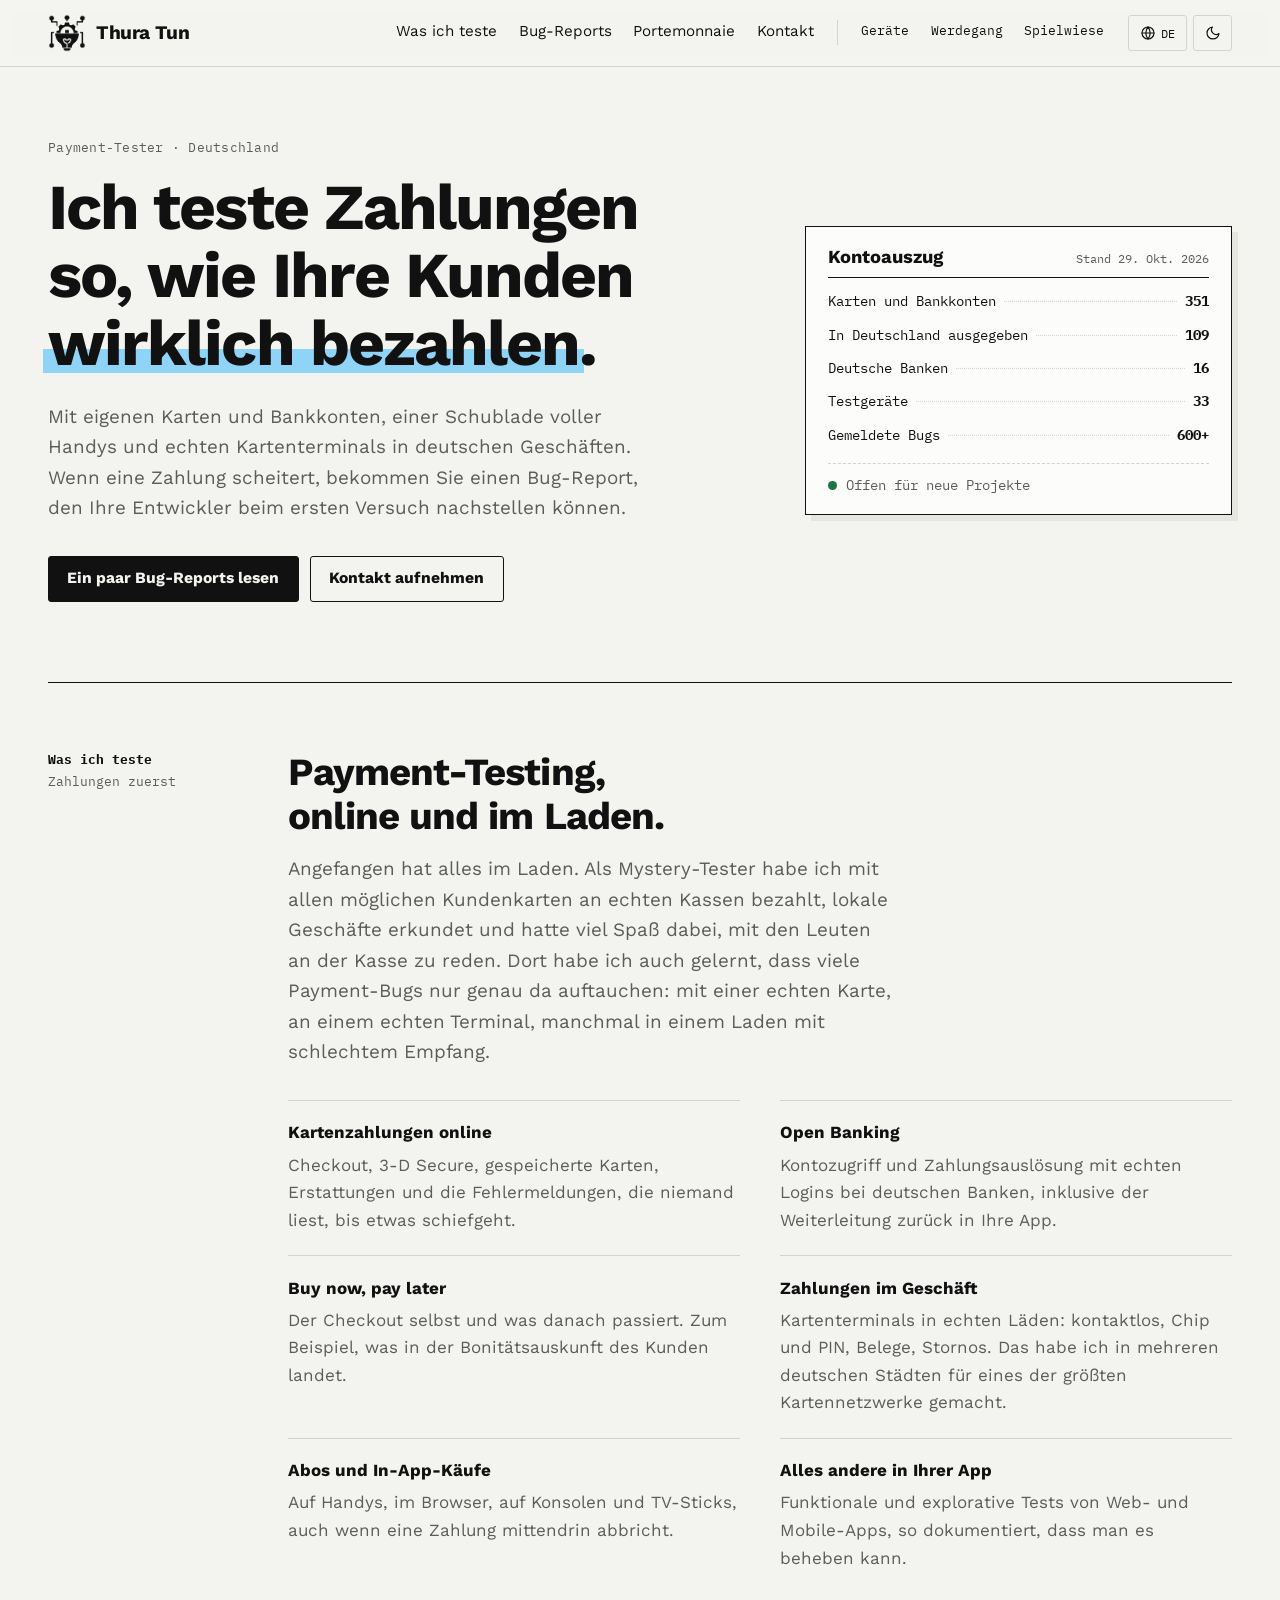
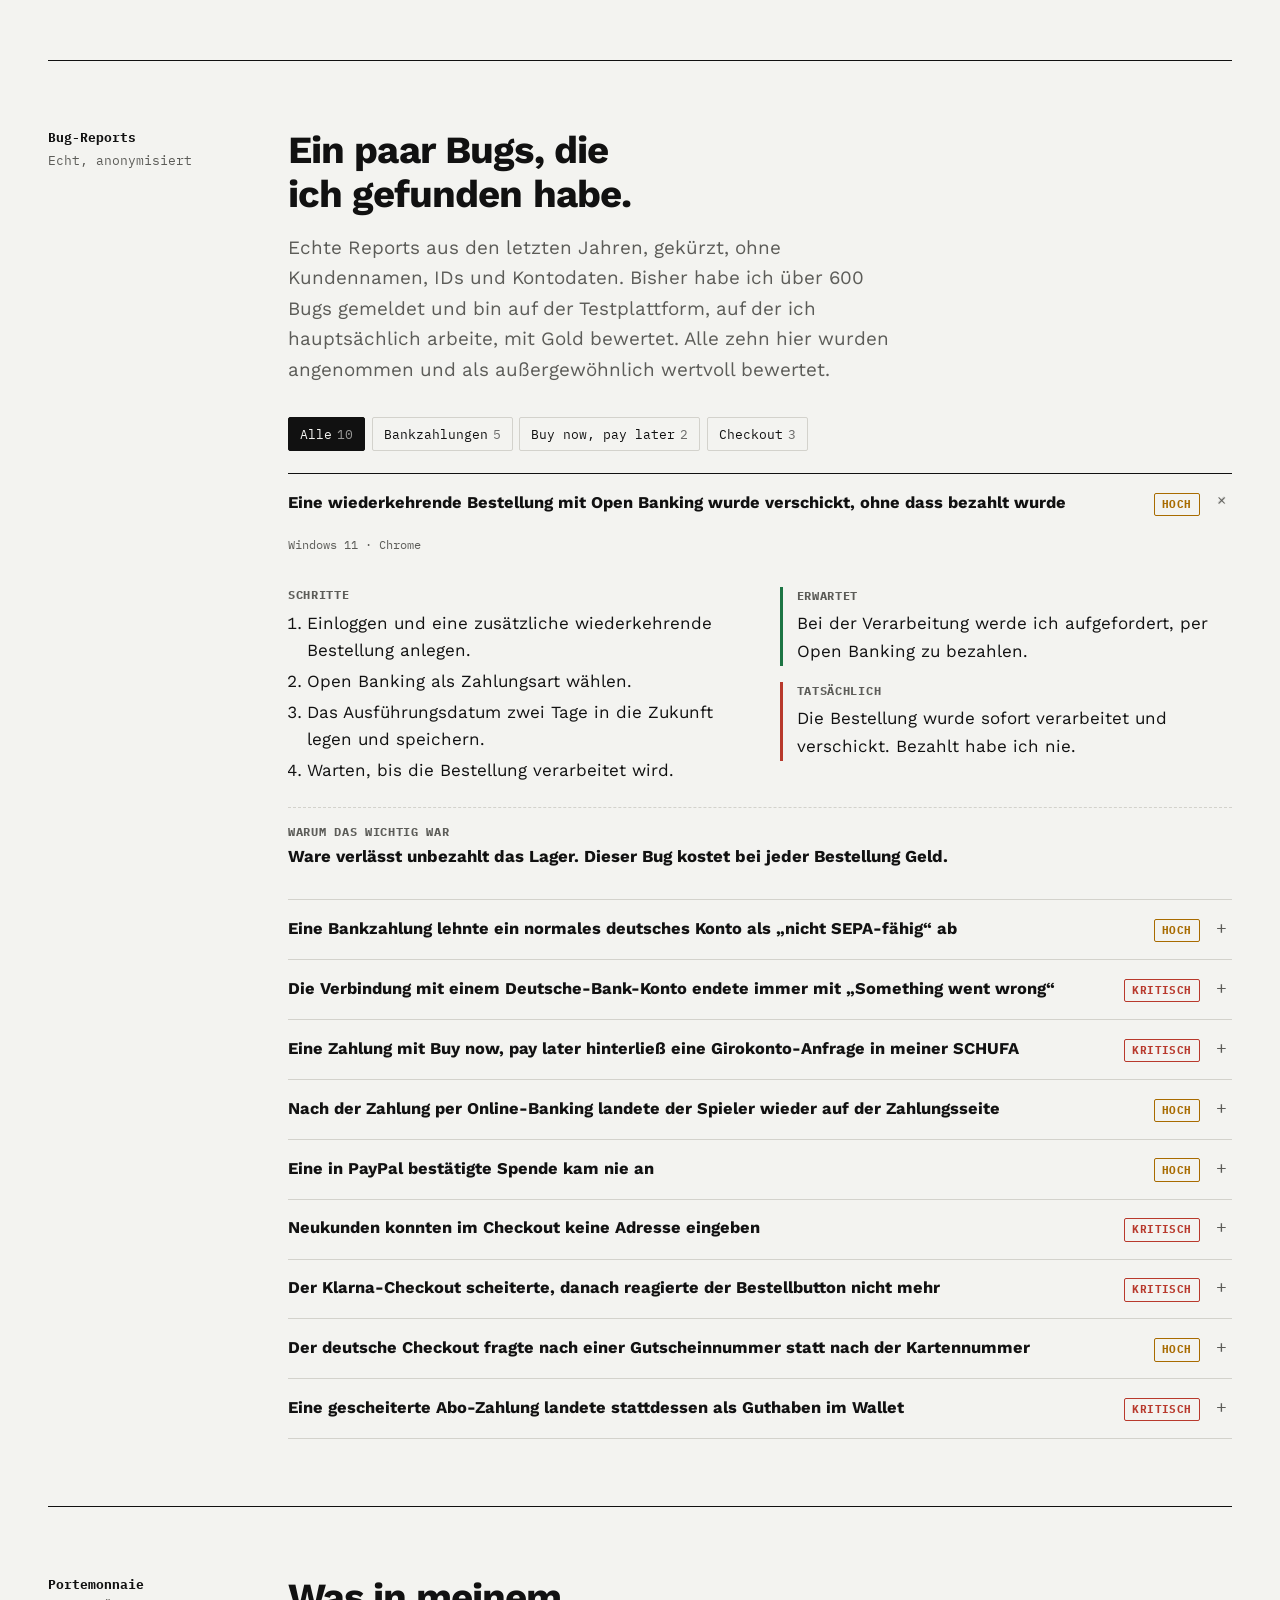
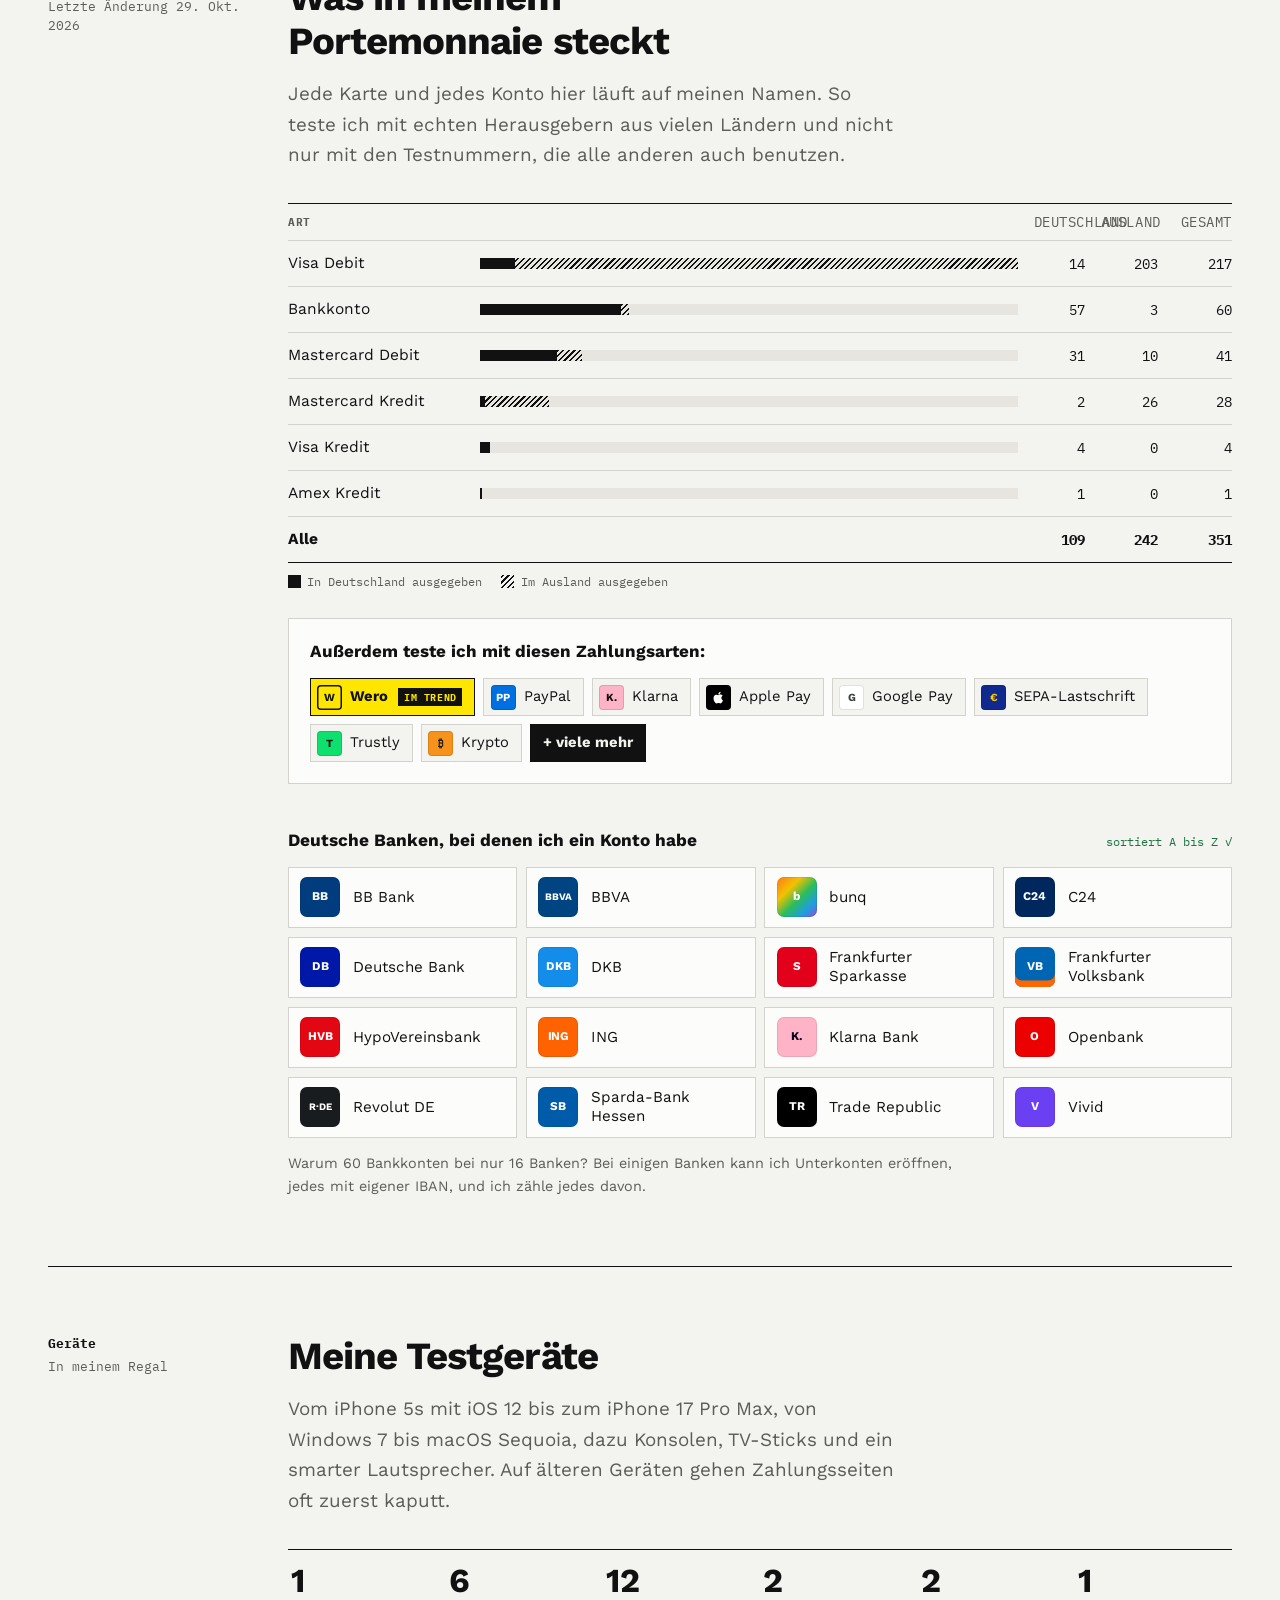
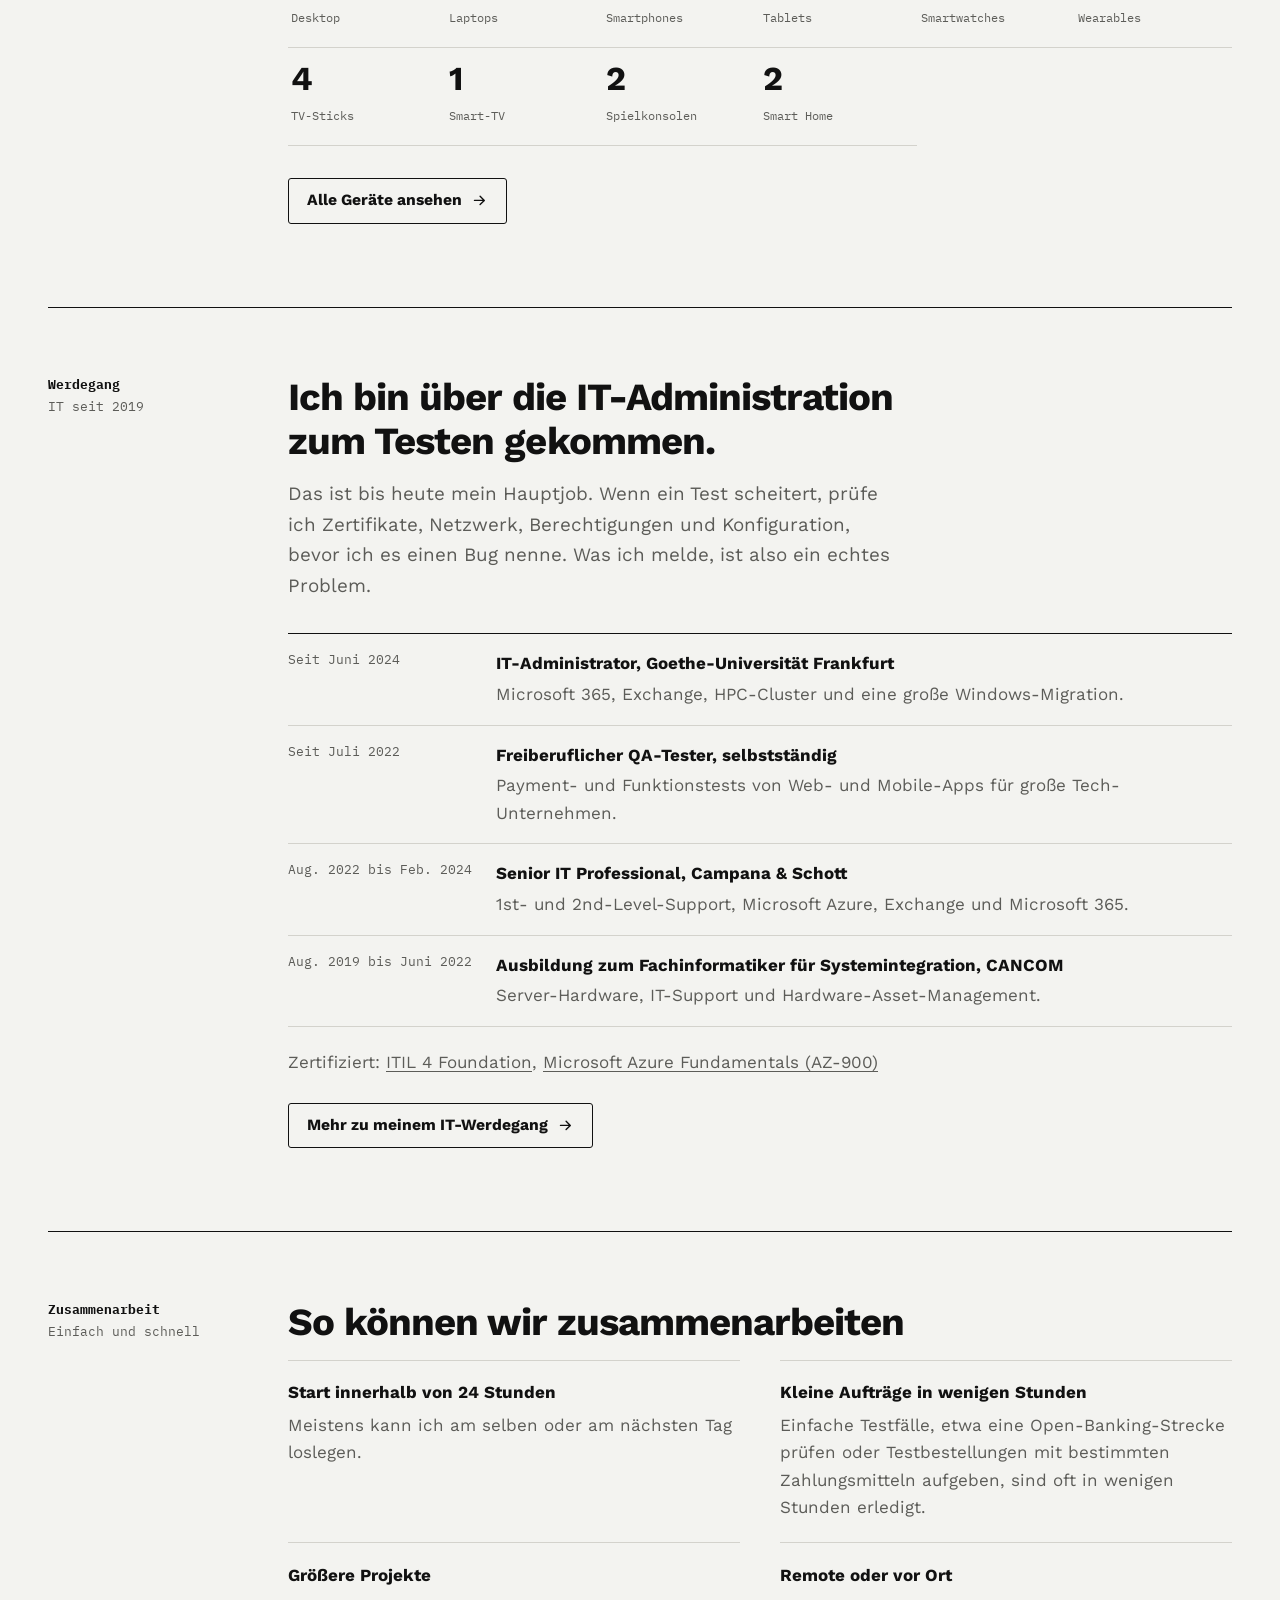
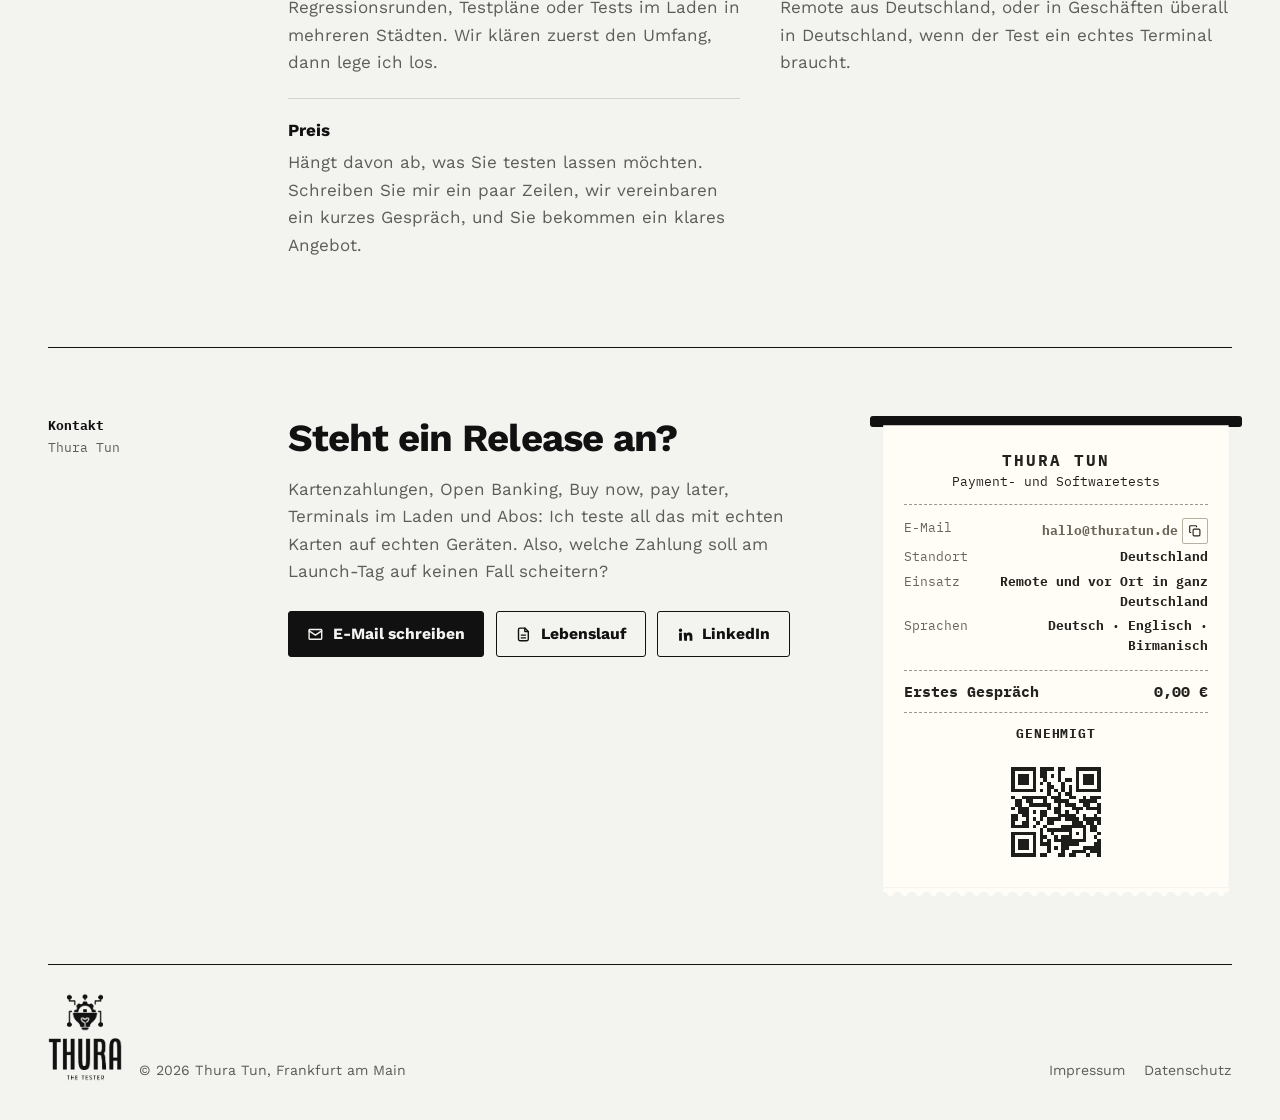
==== de/index.html @ 273f1136 "v3.1" ====
<!DOCTYPE html>

<html lang="de">
<head>
<base href="../"/><meta charset="utf-8"/>
<meta content="width=device-width, initial-scale=1, viewport-fit=cover" name="viewport"/>
<title>Thura Tun | Payment-Tester in Deutschland (Frankfurt)</title>
<meta content="Freiberuflicher Payment-Tester in Frankfurt. Tests für Online-Zahlungen, Open Banking, BNPL und Zahlungen im Geschäft, mit über 350 eigenen Karten und Konten und über 30 Geräten." name="description"/>
<link href="https://thuratun.de/de/" rel="canonical"/>
<link href="https://thuratun.de/" hreflang="en" rel="alternate"/>
<link href="https://thuratun.de/de/" hreflang="de" rel="alternate"/>
<link href="https://thuratun.de/" hreflang="x-default" rel="alternate"/>
<meta content="DE-HE" name="geo.region"/>
<meta content="Frankfurt am Main" name="geo.placename"/>
<meta content="website" property="og:type"/>
<meta content="https://thuratun.de/de/" property="og:url"/>
<meta content="Thura Tun | Payment-Tester in Deutschland (Frankfurt)" property="og:title"/>
<meta content="Freiberuflicher Payment-Tester in Frankfurt. Tests für Online-Zahlungen, Open Banking, BNPL und Zahlungen im Geschäft, mit über 350 eigenen Karten und Konten und über 30 Geräten." property="og:description"/>
<meta content="https://thuratun.de/og-image.png?v=8" property="og:image"/>
<meta content="1200" property="og:image:width"/>
<meta content="630" property="og:image:height"/>
<meta content="Thura Tun, payment tester in Frankfurt" property="og:image:alt"/>
<meta content="summary_large_image" name="twitter:card"/>
<meta content="https://thuratun.de/og-image.png?v=8" name="twitter:image"/>
<meta content="de_DE" property="og:locale"/>
<meta content="en_GB" property="og:locale:alternate"/>
<script type="application/ld+json">{"@context": "https://schema.org", "@type": "ProfessionalService", "name": "Thura Tun, Payment Tester", "description": "Freelance payment tester in Frankfurt, Germany. Online, open banking, BNPL and in-store payment testing with 350+ own cards and bank accounts and 30+ devices.", "url": "https://thuratun.de/", "address": {"@type": "PostalAddress", "addressLocality": "Frankfurt am Main", "addressRegion": "Hessen", "addressCountry": "DE"}, "areaServed": {"@type": "Country", "name": "Germany"}, "serviceType": ["Payment testing", "Open banking testing", "In-store payment testing", "Mobile app testing", "Web testing"], "founder": {"@type": "Person", "name": "Thura Tun", "jobTitle": "Payment Tester", "url": "https://thuratun.de/", "sameAs": ["https://www.linkedin.com/in/tunthura/"], "knowsLanguage": ["de", "en", "my"], "hasCredential": [{"@type": "EducationalOccupationalCredential", "name": "ITIL 4 Foundation"}, {"@type": "EducationalOccupationalCredential", "name": "Microsoft Certified: Azure Fundamentals (AZ-900)", "url": "https://www.credly.com/badges/9dc0fa04-e932-4269-af0b-c82157c03073"}]}}</script>
<meta content="#F3F3F0" media="(prefers-color-scheme: light)" name="theme-color"/>
<meta content="#0E0E0E" media="(prefers-color-scheme: dark)" name="theme-color"/>
<link href="[data-uri]" rel="icon" type="image/png"/>
<link href="[data-uri]" rel="apple-touch-icon"/>
<link as="font" crossorigin="" href="fonts/WorkSans-Regular.woff" rel="preload" type="font/woff"/>
<link href="fonts.css" rel="stylesheet"/>
<script data-website-id="a2760b34-6fcb-44bb-a17a-fbfdb37f8c8f" defer="" src="https://cloud.umami.is/script.js"></script>
<style>
:root{--mi:url([data-uri]);--mf:url([data-uri])}
.mk-i{--m:var(--mi)}.mk-f{--m:var(--mf)}
:root{
  --bg:#F3F3F0;--paper:#FCFCFA;--ink:#111111;--muted:#5C5C58;--line:#D3D2CC;--line2:#E6E5E0;
  --hi:#8FD3F7;--acc:#0279B8;--ok:#1C7443;--bad:#B8392C;--warn:#A86B00;
  --serif:"Young Serif",Georgia,"Times New Roman",serif;
  --sans:"Work Sans","Segoe UI",system-ui,-apple-system,Arial,sans-serif;
  --mono:"IBM Plex Mono",ui-monospace,"Cascadia Mono",Consolas,monospace;
  --w:74rem;color-scheme:light
}
@media (prefers-color-scheme:dark){:root:not([data-theme="light"]){--bg:#0E0E0E;--paper:#181818;--ink:#EDEDEA;--muted:#A2A29E;--line:#343432;--line2:#242423;--hi:#38BDF8;--acc:#38BDF8;--ok:#69C28F;--bad:#EE7E6E;--warn:#E3A93F;color-scheme:dark}}
:root[data-theme="dark"]{--bg:#0E0E0E;--paper:#181818;--ink:#EDEDEA;--muted:#A2A29E;--line:#343432;--line2:#242423;--hi:#38BDF8;--acc:#38BDF8;--ok:#69C28F;--bad:#EE7E6E;--warn:#E3A93F;color-scheme:dark}
*,*::before,*::after{box-sizing:border-box}
html{-webkit-text-size-adjust:100%;scroll-padding-top:5.5rem}
body{margin:0;background:var(--bg);color:var(--ink);font:400 1.0625rem/1.62 var(--sans);-webkit-font-smoothing:antialiased;text-rendering:optimizeLegibility}
:root[lang="my"] body{font-family:var(--sans),"Myanmar Text","Noto Sans Myanmar","Padauk",sans-serif;line-height:1.9}
img,svg{display:block;max-width:100%}
a{color:inherit;text-decoration-thickness:1px;text-underline-offset:.2em}
a:hover{text-decoration-color:var(--acc);text-decoration-thickness:2px}
:focus-visible{outline:2px solid var(--ink);outline-offset:3px}
button{font:inherit;color:inherit}
::selection{background:var(--hi);color:#111}
.w{width:min(100% - 2.5rem,var(--w));margin-inline:auto}
.sr{position:absolute;width:1px;height:1px;overflow:hidden;clip:rect(0 0 0 0);white-space:nowrap}
.mono{font-family:var(--mono)}

/* type */
h1,h2,h3{font-weight:400;margin:0;text-wrap:balance}
h1{font:700 clamp(2.3rem,5.2vw,4rem)/1.06 var(--sans);letter-spacing:-.03em}
h2{font:700 clamp(1.65rem,3.2vw,2.4rem)/1.15 var(--sans);letter-spacing:-.025em}
h3{font:700 1.08rem/1.35 var(--sans)}
:root[lang="my"] h1,:root[lang="my"] h2{font-family:var(--sans),"Myanmar Text","Noto Sans Myanmar",serif;line-height:1.45}
p{margin:0 0 1rem}
.lead{font-size:1.18rem;color:var(--muted);max-width:38rem}
.kick{font:500 .8rem/1.4 var(--mono);color:var(--muted);letter-spacing:.02em;margin:0 0 1.1rem}
.mark{background:linear-gradient(transparent 58%,var(--hi) 58%,var(--hi) 90%,transparent 90%) no-repeat 0 0/0% 100%;transition:background-size .9s cubic-bezier(.7,0,.2,1) .35s;padding:0 .08em;margin:0 -.08em}
.mark.on{background-size:100% 100%}
:root[data-theme="dark"] .mark{background-image:linear-gradient(transparent 80%,var(--hi) 80%,var(--hi) 94%,transparent 94%)}
@media (prefers-color-scheme:dark){:root:not([data-theme="light"]) .mark{background-image:linear-gradient(transparent 80%,var(--hi) 80%,var(--hi) 94%,transparent 94%)}}

/* header */
.hd{position:sticky;top:0;z-index:40;background:color-mix(in srgb,var(--bg) 92%,transparent);backdrop-filter:blur(6px);-webkit-backdrop-filter:blur(6px);border-bottom:1px solid var(--line)}
.hd-in{display:flex;align-items:center;gap:1.5rem;min-height:4.1rem}
.wm{display:flex;align-items:center;gap:.6rem;text-decoration:none;white-space:nowrap}
.mk{display:inline-block;background:currentColor;-webkit-mask:var(--m) center/contain no-repeat;mask:var(--m) center/contain no-repeat;flex:none}
.mk-i{width:2.4rem;height:2.4rem;transition:transform .35s cubic-bezier(.3,1.5,.5,1)}
.wm:hover .mk-i{transform:rotate(-10deg)}
.mk-f{width:4.6rem;height:5.5rem}
.wm-n{font:700 1.2rem var(--sans);letter-spacing:-.02em}
.wm-s{font:500 .74rem var(--mono);color:var(--muted);align-self:flex-end;margin-bottom:.3rem}
.nv{display:flex;gap:1.35rem;margin-left:auto}
.nv a{font-size:.95rem;text-decoration:none;padding:.3rem 0;border-bottom:2px solid transparent;white-space:nowrap}
.nv a:hover{border-bottom-color:var(--hi)}
.nv .pg{position:relative}
.nv .sep{width:1px;align-self:stretch;margin:.35rem .1rem;background:var(--line)}
.nv .pg{font-family:var(--mono);font-size:.84rem;padding-top:.35rem}
.nv a.act,.nv a[aria-current="page"]{border-bottom-color:var(--ink)}
.tl{display:flex;gap:.4rem;align-items:center}
.tb{display:inline-flex;align-items:center;gap:.35rem;height:2.25rem;padding:0 .65rem;border:1px solid var(--line);background:none;border-radius:3px;cursor:pointer;font:500 .78rem var(--mono)}
.tb:hover{border-color:var(--ink)}
.tb svg{width:1rem;height:1rem}
#theme .sun{display:none}
:root[data-theme="dark"] #theme .sun{display:block}:root[data-theme="dark"] #theme .moon{display:none}
@media (prefers-color-scheme:dark){:root:not([data-theme="light"]) #theme .sun{display:block}:root:not([data-theme="light"]) #theme .moon{display:none}}
.mb{display:none}
.lsel{position:relative}
.lmenu{position:absolute;right:0;top:calc(100% + .4rem);min-width:9.5rem;background:var(--paper);border:1px solid var(--ink);padding:.3rem;z-index:50;box-shadow:4px 4px 0 var(--line)}
.lmenu[hidden]{display:none}
.lmenu button{display:flex;width:100%;justify-content:space-between;background:none;border:0;padding:.5rem .6rem;cursor:pointer;text-align:left;font-size:.95rem}
.lmenu button:hover{background:var(--line2)}
.lmenu button.on::after{content:"●";font-size:.6rem;align-self:center}
@media (max-width:62rem){
  .wm-s{display:none}
  .mb{display:inline-flex}
  .nv{position:absolute;left:0;right:0;top:100%;display:none;flex-direction:column;gap:0;background:var(--bg);border-bottom:1px solid var(--ink);padding:.5rem 1.25rem 1rem}
  .hd.open .nv{display:flex}
  .nv a{padding:.75rem 0;border-bottom:1px solid var(--line2);font-size:1.05rem}
  .nv .sep{height:1px;width:auto;margin:.6rem 0;background:var(--ink)}
  .nv .pg{font-size:.95rem;padding-top:.75rem}
  .nv a.act,.nv a[aria-current="page"]{border-bottom-color:var(--line2);font-weight:600}
  .tl{margin-left:auto}
}

/* buttons */
.btns{display:flex;flex-wrap:wrap;gap:.7rem}
.btn{display:inline-flex;align-items:center;gap:.55rem;padding:.78rem 1.15rem;border:1.5px solid var(--ink);border-radius:3px;background:transparent;font:600 .98rem/1.2 var(--sans);text-decoration:none;cursor:pointer;transition:transform .15s,box-shadow .15s}
.btn svg{width:1.05rem;height:1.05rem;flex:none}
.btn.primary{background:var(--ink);color:var(--bg)}
.btn:hover{transform:translate(-2px,-2px);box-shadow:3px 3px 0 var(--acc);text-decoration:none}
.btn:active{transform:none;box-shadow:none}

/* ledger sections: label column + content column */
.sec{display:grid;grid-template-columns:12.5rem minmax(0,1fr);gap:2.5rem;padding:4.2rem 0;border-top:1.5px solid var(--ink)}
.sec-l{font:500 .8rem/1.5 var(--mono);color:var(--muted)}
.sec-l b{display:block;color:var(--ink);font-weight:700;margin-bottom:.2rem}
.sec-l span{display:block}
.sec-l>div{position:sticky;top:6rem}
.sec h2{max-width:40rem;margin-bottom:1rem}
.sec .lead{margin-bottom:2rem}
@media (max-width:52rem){.sec{grid-template-columns:1fr;gap:1rem;padding:3rem 0}.sec-l>div{position:static;display:flex;gap:.8rem;flex-wrap:wrap}.sec-l b{margin:0}}

/* tags */
.tag{display:inline-block;font:600 .7rem/1 var(--mono);text-transform:uppercase;letter-spacing:.04em;padding:.32rem .45rem;border:1px solid currentColor;border-radius:2px;white-space:nowrap}
.tag.crit{color:var(--bad)}.tag.high{color:var(--warn)}

/* chips used as filters */
.flt{display:flex;flex-wrap:wrap;gap:.4rem;margin:0 0 1.4rem}
.flt button{font:500 .8rem var(--mono);padding:.45rem .7rem;border:1px solid var(--line);background:none;border-radius:2px;cursor:pointer}
.flt button:hover{border-color:var(--ink)}
.flt button[aria-pressed="true"]{background:var(--ink);color:var(--bg);border-color:var(--ink)}
.flt button i{font-style:normal;opacity:.6;margin-left:.3rem}

/* receipt (contact) */
.ct{display:grid;grid-template-columns:minmax(0,1fr) 22rem;gap:3rem;align-items:start}
.ct h2{margin-bottom:1rem}
.ct p{color:var(--muted);max-width:32rem;margin-bottom:1.6rem}
.rw{position:relative;padding-top:.6rem}
.rw::before{content:"";position:absolute;left:-.6rem;right:-.6rem;top:0;height:.7rem;background:var(--ink);border-radius:3px}
.rc{position:relative;background:#FFFDF6;color:#23221E;font:400 .82rem/1.55 var(--mono);padding:1.4rem 1.3rem 1.5rem;margin:0 .2rem;box-shadow:0 18px 30px -24px rgba(0,0,0,.6);-webkit-mask:linear-gradient(#000 0 0) top/100% calc(100% - .55rem) no-repeat,radial-gradient(circle at 50% 100%,transparent .32rem,#000 .34rem) bottom/.9rem .56rem repeat-x;mask:linear-gradient(#000 0 0) top/100% calc(100% - .55rem) no-repeat,radial-gradient(circle at 50% 100%,transparent .32rem,#000 .34rem) bottom/.9rem .56rem repeat-x;transform-origin:top;padding-bottom:2rem}
.rc.rc-print{animation:feed 1.6s steps(14,end) both}
@keyframes feed{from{clip-path:inset(0 0 100% 0)}to{clip-path:inset(0 0 0 0)}}
.rc-h{text-align:center;border-bottom:1px dashed #9E978A;padding-bottom:.7rem;margin-bottom:.7rem}
.rc-h b{display:block;font-size:1rem;letter-spacing:.12em}
.rc-l{display:flex;justify-content:space-between;gap:1rem;padding:.12rem 0}
.rc-l span{color:#6A645A;flex:none}
.rc-l b{font-weight:700;text-align:right}
.rc-t{display:flex;justify-content:space-between;border-top:1px dashed #9E978A;border-bottom:1px dashed #9E978A;margin:.7rem 0;padding:.55rem 0;font-weight:700;font-size:.95rem}
.rc-ok{text-align:center;font-weight:700;letter-spacing:.06em}
.rc-em{display:flex;align-items:center;gap:.3rem;min-width:0}
.rc-em a{font-weight:700;text-decoration:none;overflow-wrap:anywhere}
.rc-cp{display:inline-grid;place-items:center;border:1px solid #B8B1A3;background:none;border-radius:2px;width:1.6rem;height:1.6rem;cursor:pointer;color:#23221E;flex:none;padding:0}
.rc-cp svg{width:.85rem;height:.85rem}
.rc-cp.ok{width:auto;padding:0 .35rem;gap:.2rem;display:inline-flex;align-items:center;font-size:.7rem}
.rc-qr{display:flex;justify-content:center;margin-top:1rem}
.rc-qr svg{width:6.5rem;height:6.5rem}
@media (max-width:52rem){.ct{grid-template-columns:1fr}.rw{max-width:22rem}}
@media (max-width:40rem){.ct .btns{flex-wrap:nowrap;gap:.45rem}.ct .btn{flex:1 1 auto;justify-content:center;padding:.72rem .6rem;font-size:.9rem;gap:.4rem}}

/* footer */
.ft{border-top:1.5px solid var(--ink);padding:1.8rem 0 2.4rem;display:flex;flex-wrap:wrap;justify-content:space-between;align-items:flex-end;gap:1.2rem;font-size:.88rem;color:var(--muted)}
.ft-l{display:flex;align-items:flex-end;gap:1.1rem}
.ft-l .mk{color:var(--ink)}
.ft nav{display:flex;flex-wrap:wrap;gap:1.2rem}
.ft a{text-decoration:none}
.ft a:hover{text-decoration:underline;text-decoration-color:var(--hi);text-decoration-thickness:3px}

/* plain page heads (legal, play, devices, it) */
.ph{padding:4rem 0 3rem}
.ph h1{max-width:52rem;margin-bottom:1.2rem}
.back{display:inline-flex;align-items:center;gap:.4rem;font:500 .8rem var(--mono);color:var(--muted);text-decoration:none;margin-bottom:1.6rem}
.back:hover{color:var(--ink)}
.back svg{width:.95rem;height:.95rem}

@media (prefers-reduced-motion:reduce){*,*::before,*::after{animation-duration:.01ms!important;animation-delay:0s!important;transition-duration:.01ms!important;transition-delay:0s!important}}
@media print{.hd,.tl,.ft nav{display:none}}
/* hero */
.hero{display:grid;grid-template-columns:minmax(0,1.3fr) minmax(0,.8fr);gap:4rem;align-items:center;padding:4.5rem 0 5rem}
.hero h1{margin-bottom:1.5rem;max-width:44rem}
.hero .lead{margin-bottom:2rem}
.stmt{background:var(--paper);border:1.5px solid var(--ink);padding:1.2rem 1.35rem 1.1rem;font:400 .86rem/1.5 var(--mono);box-shadow:6px 6px 0 var(--line2)}
.st-hd{display:flex;justify-content:space-between;gap:1rem;align-items:baseline;border-bottom:1.5px solid var(--ink);padding-bottom:.6rem;margin-bottom:.4rem}
.st-hd b{font:700 1.15rem var(--sans)}
.st-hd>span{color:var(--muted);font-size:.75rem}
.st-r{display:flex;align-items:baseline;gap:.5rem;padding:.4rem 0}
.st-r i{flex:1;min-width:1rem;border-bottom:1.5px dotted var(--line);transform:translateY(-.3em)}
.st-r b{font-weight:700;white-space:nowrap}
.st-bal{border-top:1px solid var(--ink);margin-top:.35rem;padding-top:.65rem}
.st-ft{display:flex;align-items:center;gap:.55rem;margin:.7rem 0 0;padding-top:.7rem;border-top:1px dashed var(--line);color:var(--muted)}
.dot{width:.55rem;height:.55rem;border-radius:50%;background:var(--ok);flex:none;animation:led 1.4s steps(2,jump-none) infinite}
@keyframes led{50%{opacity:.25}}
/* the statement prints line by line, like a receipt printer */
.js .stmt .st-r,.js .stmt .st-ft{clip-path:inset(0 100% 0 0);animation:print .55s steps(14,end) forwards;animation-delay:calc(.45s + var(--i)*.32s)}
@keyframes print{to{clip-path:inset(0 0 0 0)}}
@media (max-width:60rem){.hero{grid-template-columns:1fr;gap:2.5rem;padding:3rem 0 3.5rem}.stmt{max-width:28rem}}

/* services */
.svc{display:grid;grid-template-columns:1fr 1fr;gap:0 2.5rem;margin:0}
.svc>div{border-top:1px solid var(--line);padding:1.15rem 0 1.3rem}
.svc dt{font-weight:700}
.svc dd{margin:.3rem 0 0;color:var(--muted)}
@media (max-width:40rem){.svc{grid-template-columns:1fr}}

/* bug log */
.bugs{list-style:none;margin:0;padding:0;border-top:1.5px solid var(--ink)}
.bug{border-bottom:1px solid var(--line)}
.bug[hidden]{display:none}
.bug-q{display:grid;grid-template-columns:minmax(0,1fr) auto 1rem;gap:1rem;align-items:baseline;width:100%;padding:1.05rem 0;background:none;border:0;text-align:left;cursor:pointer}
.bug-d{font:500 .78rem var(--mono);color:var(--muted)}
.bug-t{font-weight:600;font-size:1.03rem;line-height:1.4}
.bug-q:hover .bug-t{text-decoration:underline;text-decoration-color:var(--hi);text-decoration-thickness:3px;text-underline-offset:.2em}
.bug-i{font:500 1.1rem/1 var(--mono);color:var(--muted);transition:transform .25s}
.bug.open .bug-i{transform:rotate(45deg)}
.bug-x{display:grid;grid-template-rows:0fr;transition:grid-template-rows .4s cubic-bezier(.6,0,.2,1)}
.bug.open .bug-x{grid-template-rows:1fr}
.bug-x>div{overflow:hidden}
.bug-b{position:relative;display:grid;grid-template-columns:minmax(0,1fr) minmax(0,1fr);gap:1.2rem 2.5rem;padding:.2rem 0 1.9rem 0}
.bug-env{grid-column:1/-1;font:500 .78rem var(--mono);color:var(--muted)}
.bug-b h4{font:600 .72rem var(--mono);text-transform:uppercase;letter-spacing:.06em;color:var(--muted);margin:0 0 .45rem}
.bug-b ol{margin:0;padding-left:1.2rem}
.bug-b li{margin:.2rem 0}
.ea{border-left:3px solid var(--ok);padding:.05rem 0 .05rem .85rem;margin-bottom:1rem}
.ea.bad{border-left-color:var(--bad)}
.ea p{margin:0}
.why{grid-column:1/-1;font:600 1.05rem/1.5 var(--sans);border-top:1px dashed var(--line);padding-top:1rem;margin:0}
:root[lang="my"] .why{font-family:var(--sans)}
.why span{font:600 .72rem var(--mono);text-transform:uppercase;letter-spacing:.06em;color:var(--muted);display:block;margin-bottom:.3rem}
@media (max-width:52rem){
  .bug-q{grid-template-columns:minmax(0,1fr) 1rem;gap:.4rem .8rem}
  .bug .tag{grid-column:1;grid-row:1;justify-self:start}.bug-i{grid-column:2;grid-row:1/3;align-self:center}
  .bug-t{grid-column:1;grid-row:2}
  .bug-b{grid-template-columns:1fr;padding-left:0}
}

/* wallet */
.wt{border-top:1.5px solid var(--ink);margin-bottom:1.2rem}
.wt-r{display:grid;grid-template-columns:11rem minmax(0,1fr) 3.2rem 3.6rem 3.6rem;gap:1rem;align-items:center;padding:.62rem 0;border-bottom:1px solid var(--line);font-size:.97rem}
.wt-r.hd2{font:600 .7rem var(--mono);text-transform:uppercase;letter-spacing:.05em;color:var(--muted);padding:.55rem 0}
.wt-r.tot{border-bottom:1.5px solid var(--ink);font-weight:700}
.wt-r .n{text-align:right;font:500 .9rem var(--mono)}
.wt-r.tot .n{font-weight:700}
.wt-bar{display:flex;height:.7rem;background:var(--line2)}
.wt-bar i{display:block;height:100%;background:var(--ink);width:0;transition:width .9s steps(12,end)}
.wt-bar i+i{background:repeating-linear-gradient(-45deg,var(--ink) 0 1.5px,transparent 1.5px 4px)}
.wt-lg{display:flex;gap:1.2rem;font:500 .74rem var(--mono);color:var(--muted);margin:.7rem 0 0}
.wt-lg span{display:inline-flex;align-items:center;gap:.4rem}
.wt-lg i{width:.8rem;height:.8rem;display:inline-block;background:var(--ink)}
.wt-lg span+span i{background:repeating-linear-gradient(-45deg,var(--ink) 0 1.5px,transparent 1.5px 4px)}
.also{margin:1.8rem 0 2.8rem;padding:1.2rem 1.3rem 1.3rem;background:var(--paper);border:1px solid var(--line)}
.also p{font-weight:700;margin:0 0 .8rem}
.pm{list-style:none;margin:0;padding:0;display:flex;flex-wrap:wrap;gap:.5rem}
.pm li{display:inline-flex;align-items:center;gap:.5rem;padding:.35rem .75rem .35rem .4rem;border:1px solid var(--line);background:var(--bg);font-size:.92rem;transition:background .2s,color .2s,border-color .2s,transform .2s}
.pm li:hover{background:var(--b);color:var(--f);border-color:var(--b);transform:translateY(-2px)}
.pm-i{display:grid;place-items:center;width:1.55rem;height:1.55rem;border-radius:4px;background:var(--b);color:var(--f);font:700 .68rem var(--sans);box-shadow:inset 0 0 0 1px rgba(0,0,0,.12)}
.pm li:hover .pm-i{box-shadow:inset 0 0 0 1px currentColor}
.pm-i svg{width:.95rem;height:.95rem}
.pm .pm-x{padding-left:.75rem;background:var(--ink);color:var(--bg);border-color:var(--ink);font-weight:600}
.bb.st{box-shadow:inset 0 -.4rem 0 var(--s)}
@media (max-width:40rem){.wt-r{grid-template-columns:minmax(0,1fr) 3.3rem 3.3rem 3.3rem;gap:.5rem}.wt-r.hd2 .n{font-size:.6rem;letter-spacing:0}.wt-bar{display:none}.wt-r .bh{display:none}}
.bk-h{display:flex;justify-content:space-between;align-items:baseline;gap:1rem;margin-bottom:.9rem}
.bk-st{font-size:.75rem;color:var(--muted);white-space:nowrap}
.bk-st.ok{color:var(--ok)}
.banks{list-style:none;margin:0;padding:0;display:grid;grid-template-columns:repeat(auto-fill,minmax(12.5rem,1fr));gap:.55rem}
.banks li{display:flex;align-items:center;gap:.8rem;padding:.6rem .7rem;background:var(--paper);border:1px solid var(--line);min-width:0;font-size:.95rem;line-height:1.25}
.banks li:hover{border-color:var(--ink)}
.bb{flex:none;display:grid;place-items:center;width:2.5rem;height:2.5rem;border-radius:7px;background:var(--b,#444);color:var(--f,#fff);font:700 .74rem/1 var(--sans);letter-spacing:-.01em;box-shadow:inset 0 0 0 1px rgba(0,0,0,.08)}
.bb.lg{font-size:.62rem}

/* device summary */
.dsum{list-style:none;margin:0 0 2rem;padding:0;display:grid;grid-template-columns:repeat(auto-fill,minmax(8.5rem,1fr));border-top:1.5px solid var(--ink)}
.dsum li{padding:.9rem .2rem 1rem;border-bottom:1px solid var(--line)}
.dsum b{display:block;font:700 2.1rem/1 var(--sans);margin-bottom:.35rem}
.dsum span{font:500 .78rem var(--mono);color:var(--muted)}

/* background timeline */
.tline{list-style:none;margin:0 0 1.4rem;padding:0;border-top:1.5px solid var(--ink)}
.tline li{display:grid;grid-template-columns:11.5rem minmax(0,1fr);gap:1.5rem;padding:1rem 0;border-bottom:1px solid var(--line)}
.tl-d{font:500 .8rem/1.6 var(--mono);color:var(--muted)}
.tline p{margin:.2rem 0 0;color:var(--muted)}
.certs{color:var(--muted);margin-bottom:1.6rem}
@media (max-width:40rem){.tline li{grid-template-columns:1fr;gap:.2rem}}

.bk-note{margin:.9rem 0 0;font-size:.9rem;color:var(--muted);max-width:44rem}
.pm li.hot{background:var(--b);color:var(--f);border-color:#111;font-weight:600}
.pm li.hot .pm-i{box-shadow:inset 0 0 0 1.5px #111}
.pm li em{font:600 .62rem var(--mono);font-style:normal;text-transform:uppercase;letter-spacing:.06em;background:#111;color:#FFE600;padding:.15rem .35rem;margin-left:.15rem;animation:hot 2.4s steps(1,end) infinite}
@keyframes hot{0%,70%{opacity:1}80%{opacity:.35}90%{opacity:1}}

.wk{grid-template-columns:1fr 1fr}
</style>
<script>(function(d){d.className+=' js';try{var t=localStorage.getItem('theme');if(t)d.dataset.theme=t}catch(e){}})(document.documentElement)</script>
</head>
<body>
<a class="sr" href="#top">Skip to content</a>
<header class="hd" id="hd">
<div class="w hd-in">
<a class="wm" href="#top"><span aria-hidden="true" class="mk mk-i"></span><span class="wm-n">Thura Tun</span></a>
<nav aria-label="Main" class="nv" id="nv"><a data-i18n="n.what" href="#services">Was ich teste</a><a data-i18n="n.bugs" href="#bugs">Bug-Reports</a><a data-i18n="n.wallet" href="#wallet">Portemonnaie</a><a data-i18n="n.ct" href="#contact">Kontakt</a><span aria-hidden="true" class="sep"></span><a class="pg" data-i18n="n.dev" data-page="de/devices.html" href="de/devices.html">Geräte</a><a class="pg" data-i18n="n.bg" data-page="de/it-admin.html" href="de/it-admin.html">Werdegang</a><a class="pg" data-i18n="n.play" data-page="de/play.html" href="de/play.html">Spielwiese</a></nav>
<div class="tl">
<div class="lsel"><button aria-expanded="false" aria-haspopup="true" class="tb" data-aria="langA" id="lang" type="button"><svg aria-hidden="true" fill="none" stroke="currentColor" stroke-linecap="round" stroke-linejoin="round" stroke-width="1.8" viewbox="0 0 24 24"><circle cx="12" cy="12" r="9"></circle><path d="M3 12h18M12 3a14 14 0 0 1 0 18M12 3a14 14 0 0 0 0 18"></path></svg><span id="lcur">EN</span></button><div class="lmenu" hidden="" id="lmenu" role="menu"><button data-l="en" lang="en" role="menuitemradio" type="button">English</button><button data-l="de" lang="de" role="menuitemradio" type="button">Deutsch</button><button data-l="my" lang="my" role="menuitemradio" type="button">မြန်မာ</button></div></div>
<button class="tb" data-aria="themeA" id="theme" type="button"><svg aria-hidden="true" class="moon" fill="none" stroke="currentColor" stroke-linecap="round" stroke-linejoin="round" stroke-width="1.8" viewbox="0 0 24 24"><path d="M21 12.8A9 9 0 1 1 11.2 3a7 7 0 0 0 9.8 9.8z"></path></svg><svg aria-hidden="true" class="sun" fill="none" stroke="currentColor" stroke-linecap="round" stroke-linejoin="round" stroke-width="1.8" viewbox="0 0 24 24"><circle cx="12" cy="12" r="4"></circle><path d="M12 2v2M12 20v2M4.9 4.9l1.4 1.4M17.7 17.7l1.4 1.4M2 12h2M20 12h2M4.9 19.1l1.4-1.4M17.7 6.3l1.4-1.4"></path></svg></button>
<button aria-controls="nv" aria-expanded="false" class="tb mb" id="menu" type="button"><span data-i18n="menu">Menü</span></button>
</div>
</div>
</header>
<main id="top">
<div class="w hero">
<div class="hero-t">
<p class="kick" data-i18n="h.kick">Payment-Tester · Deutschland</p>
<h1 data-i18n="h.h1">Ich teste Zahlungen so, wie Ihre Kunden <span class="mark">wirklich bezahlen</span>.</h1>
<p class="lead" data-i18n="h.p">Mit eigenen Karten und Bankkonten, einer Schublade voller Handys und echten Kartenterminals in deutschen Geschäften. Wenn eine Zahlung scheitert, bekommen Sie einen Bug-Report, den Ihre Entwickler beim ersten Versuch nachstellen können.</p>
<div class="btns"><a class="btn primary" data-i18n="h.b1" href="#bugs">Ein paar Bug-Reports lesen</a><a class="btn" data-i18n="h.b2" href="#contact">Kontakt aufnehmen</a></div>
</div>
<aside aria-labelledby="st-h" class="stmt">
<div class="st-hd"><b data-i18n="st.h" id="st-h">Kontoauszug</b><span><span data-i18n="st.asof">Stand</span> <span id="stDate">29.10.2026</span></span></div>
<div class="st-r" style="--i:0"><span data-i18n="st.r1">Karten und Bankkonten</span><i></i><b id="sTot">351</b></div>
<div class="st-r" style="--i:1"><span data-i18n="st.r2">In Deutschland ausgegeben</span><i></i><b id="sDE">109</b></div>
<div class="st-r" style="--i:2"><span data-i18n="st.r3">Deutsche Banken</span><i></i><b id="sBanks">16</b></div>
<div class="st-r" style="--i:3"><span data-i18n="st.r4">Testgeräte</span><i></i><b id="sDev">33</b></div>
<div class="st-r" style="--i:4"><span data-i18n="st.r5">Gemeldete Bugs</span><i></i><b>600+</b></div>
<p class="st-ft" style="--i:5"><span aria-hidden="true" class="dot"></span><span data-i18n="st.ft">Offen für neue Projekte</span></p>
</aside>
</div>
<div class="w">
<section class="sec" id="services">
<div class="sec-l"><div><b data-i18n="s1.l">Was ich teste</b><span data-i18n="s1.n">Zahlungen zuerst</span></div></div>
<div>
<h2 data-i18n="s1.h">Payment-Testing, online und im Laden.</h2>
<p class="lead" data-i18n="s1.p">Angefangen hat alles im Laden. Als Mystery-Tester habe ich mit allen möglichen Kundenkarten an echten Kassen bezahlt, lokale Geschäfte erkundet und hatte viel Spaß dabei, mit den Leuten an der Kasse zu reden. Dort habe ich auch gelernt, dass viele Payment-Bugs nur genau da auftauchen: mit einer echten Karte, an einem echten Terminal, manchmal in einem Laden mit schlechtem Empfang.</p>
<dl class="svc">
<div><dt data-i18n="sv1.h">Kartenzahlungen online</dt><dd data-i18n="sv1.p">Checkout, 3-D Secure, gespeicherte Karten, Erstattungen und die Fehlermeldungen, die niemand liest, bis etwas schiefgeht.</dd></div>
<div><dt data-i18n="sv2.h">Open Banking</dt><dd data-i18n="sv2.p">Kontozugriff und Zahlungsauslösung mit echten Logins bei deutschen Banken, inklusive der Weiterleitung zurück in Ihre App.</dd></div>
<div><dt data-i18n="sv3.h">Buy now, pay later</dt><dd data-i18n="sv3.p">Der Checkout selbst und was danach passiert. Zum Beispiel, was in der Bonitätsauskunft des Kunden landet.</dd></div>
<div><dt data-i18n="sv4.h">Zahlungen im Geschäft</dt><dd data-i18n="sv4.p">Kartenterminals in echten Läden: kontaktlos, Chip und PIN, Belege, Stornos. Das habe ich in mehreren deutschen Städten für eines der größten Kartennetzwerke gemacht.</dd></div>
<div><dt data-i18n="sv5.h">Abos und In-App-Käufe</dt><dd data-i18n="sv5.p">Auf Handys, im Browser, auf Konsolen und TV-Sticks, auch wenn eine Zahlung mittendrin abbricht.</dd></div>
<div><dt data-i18n="sv6.h">Alles andere in Ihrer App</dt><dd data-i18n="sv6.p">Funktionale und explorative Tests von Web- und Mobile-Apps, so dokumentiert, dass man es beheben kann.</dd></div>
</dl>
</div>
</section>
<section class="sec" id="bugs">
<div class="sec-l"><div><b data-i18n="s2.l">Bug-Reports</b><span data-i18n="s2.n">Echt, anonymisiert</span></div></div>
<div>
<h2 data-i18n="s2.h">Ein paar Bugs, die ich gefunden habe.</h2>
<p class="lead" data-i18n="s2.p">Echte Reports aus den letzten Jahren, gekürzt, ohne Kundennamen, IDs und Kontodaten. Bisher habe ich über 600 Bugs gemeldet und bin auf der Testplattform, auf der ich hauptsächlich arbeite, mit Gold bewertet. Alle zehn hier wurden angenommen und als außergewöhnlich wertvoll bewertet.</p>
<div class="flt" data-aria="fltA" id="bflt" role="group"></div>
<ol class="bugs" id="buglist"></ol>
</div>
</section>
<section class="sec" id="wallet">
<div class="sec-l"><div><b data-i18n="s3.l">Portemonnaie</b><span id="wUpd"></span></div></div>
<div>
<h2 data-i18n="s3.h">Was in meinem Portemonnaie steckt</h2>
<p class="lead" data-i18n="s3.p">Jede Karte und jedes Konto hier läuft auf meinen Namen. So teste ich mit echten Herausgebern aus vielen Ländern und nicht nur mit den Testnummern, die alle anderen auch benutzen.</p>
<div class="wt" id="wtable"></div>
<div class="also"><p data-i18n="s3.also">Außerdem teste ich mit diesen Zahlungsarten:</p><ul class="pm" id="pmeth"></ul></div>
<div class="bk-h"><h3 data-i18n="s3.bh">Deutsche Banken, bei denen ich ein Konto habe</h3><span aria-hidden="true" class="bk-st mono" id="bkst"></span></div>
<ul class="banks" id="banks"></ul>
<p class="bk-note" id="bknote"></p>
</div>
</section>
<section class="sec" id="devices">
<div class="sec-l"><div><b data-i18n="s4.l">Geräte</b><span data-i18n="s4.n">In meinem Regal</span></div></div>
<div>
<h2 data-i18n="s4.h" id="dvH">Meine Testgeräte</h2>
<p class="lead" data-i18n="s4.p">Vom iPhone 5s mit iOS 12 bis zum iPhone 17 Pro Max, von Windows 7 bis macOS Sequoia, dazu Konsolen, TV-Sticks und ein smarter Lautsprecher. Auf älteren Geräten gehen Zahlungsseiten oft zuerst kaputt.</p>
<ul class="dsum" id="dsum"></ul>
<p><a class="btn" data-page="de/devices.html" href="de/devices.html"><span data-i18n="s4.b">Alle Geräte ansehen</span><svg aria-hidden="true" fill="none" stroke="currentColor" stroke-linecap="round" stroke-linejoin="round" stroke-width="2" viewbox="0 0 24 24"><path d="M5 12h14M13 6l6 6-6 6"></path></svg></a></p>
</div>
</section>
<section class="sec" id="background">
<div class="sec-l"><div><b data-i18n="s5.l">Werdegang</b><span data-i18n="s5.n">IT seit 2019</span></div></div>
<div>
<h2 data-i18n="s5.h">Ich bin über die IT-Administration zum Testen gekommen.</h2>
<p class="lead" data-i18n="s5.p">Das ist bis heute mein Hauptjob. Wenn ein Test scheitert, prüfe ich Zertifikate, Netzwerk, Berechtigungen und Konfiguration, bevor ich es einen Bug nenne. Was ich melde, ist also ein echtes Problem.</p>
<ol class="tline">
<li><span class="tl-d" data-i18n="t1.d">Seit Juni 2024</span><div><b data-i18n="t1.h">IT-Administrator, Goethe-Universität Frankfurt</b><p data-i18n="t1.p">Microsoft 365, Exchange, HPC-Cluster und eine große Windows-Migration.</p></div></li>
<li><span class="tl-d" data-i18n="t2.d">Seit Juli 2022</span><div><b data-i18n="t2.h">Freiberuflicher QA-Tester, selbstständig</b><p data-i18n="t2.p">Payment- und Funktionstests von Web- und Mobile-Apps für große Tech-Unternehmen.</p></div></li>
<li><span class="tl-d" data-i18n="t3.d">Aug. 2022 bis Feb. 2024</span><div><b data-i18n="t3.h">Senior IT Professional, Campana &amp; Schott</b><p data-i18n="t3.p">1st- und 2nd-Level-Support, Microsoft Azure, Exchange und Microsoft 365.</p></div></li>
<li><span class="tl-d" data-i18n="t4.d">Aug. 2019 bis Juni 2022</span><div><b data-i18n="t4.h">Ausbildung zum Fachinformatiker für Systemintegration, CANCOM</b><p data-i18n="t4.p">Server-Hardware, IT-Support und Hardware-Asset-Management.</p></div></li>
</ol>
<p class="certs"><span data-i18n="s5.c">Zertifiziert:</span> <a href="itil4-certificate.pdf" rel="noopener" target="_blank">ITIL 4 Foundation</a>, <a href="https://www.credly.com/badges/9dc0fa04-e932-4269-af0b-c82157c03073" rel="noopener" target="_blank">Microsoft Azure Fundamentals (AZ-900)</a></p>
<p><a class="btn" data-page="de/it-admin.html" href="de/it-admin.html"><span data-i18n="s5.b">Mehr zu meinem IT-Werdegang</span><svg aria-hidden="true" fill="none" stroke="currentColor" stroke-linecap="round" stroke-linejoin="round" stroke-width="2" viewbox="0 0 24 24"><path d="M5 12h14M13 6l6 6-6 6"></path></svg></a></p>
</div>
</section>
<section class="sec" id="work">
<div class="sec-l"><div><b data-i18n="w.l">Zusammenarbeit</b><span data-i18n="w.n">Einfach und schnell</span></div></div>
<div>
<h2 data-i18n="w.h">So können wir zusammenarbeiten</h2>
<dl class="svc wk">
<div><dt data-i18n="w1.h">Start innerhalb von 24 Stunden</dt><dd data-i18n="w1.p">Meistens kann ich am selben oder am nächsten Tag loslegen.</dd></div>
<div><dt data-i18n="w2.h">Kleine Aufträge in wenigen Stunden</dt><dd data-i18n="w2.p">Einfache Testfälle, etwa eine Open-Banking-Strecke prüfen oder Testbestellungen mit bestimmten Zahlungsmitteln aufgeben, sind oft in wenigen Stunden erledigt.</dd></div>
<div><dt data-i18n="w3.h">Größere Projekte</dt><dd data-i18n="w3.p">Regressionsrunden, Testpläne oder Tests im Laden in mehreren Städten. Wir klären zuerst den Umfang, dann lege ich los.</dd></div>
<div><dt data-i18n="w4.h">Remote oder vor Ort</dt><dd data-i18n="w4.p">Remote aus Deutschland, oder in Geschäften überall in Deutschland, wenn der Test ein echtes Terminal braucht.</dd></div>
<div><dt data-i18n="w5.h">Preis</dt><dd data-i18n="w5.p">Hängt davon ab, was Sie testen lassen möchten. Schreiben Sie mir ein paar Zeilen, wir vereinbaren ein kurzes Gespräch, und Sie bekommen ein klares Angebot.</dd></div>
</dl>
</div>
</section>
<section class="sec" id="contact">
<div class="sec-l"><div><b data-i18n="n.ct">Kontakt</b><span>Thura Tun</span></div></div>
<div class="ct">
<div>
<h2 data-i18n="ct.h">Steht ein Release an?</h2>
<p data-i18n="ct.p">Kartenzahlungen, Open Banking, Buy now, pay later, Terminals im Laden und Abos: Ich teste all das mit echten Karten auf echten Geräten. Also, welche Zahlung soll am Launch-Tag auf keinen Fall scheitern?</p>
<div class="btns">
<a class="btn primary" data-em="ed.nutaruht@ollah" data-keep="" href="#"><svg aria-hidden="true" fill="none" stroke="currentColor" stroke-linecap="round" stroke-linejoin="round" stroke-width="2" viewbox="0 0 24 24"><rect height="14" rx="1" width="18" x="3" y="5"></rect><path d="m3 7 9 6 9-6"></path></svg><span data-i18n="ct.mail">E-Mail schreiben</span></a>
<a class="btn" data-href-de="cv-de.pdf" data-href-en="cv.pdf" href="cv-de.pdf" rel="noopener" target="_blank"><svg aria-hidden="true" fill="none" stroke="currentColor" stroke-linecap="round" stroke-linejoin="round" stroke-width="2" viewbox="0 0 24 24"><path d="M14 3H7a2 2 0 0 0-2 2v14a2 2 0 0 0 2 2h10a2 2 0 0 0 2-2V8z"></path><path d="M14 3v5h5M9 13h6M9 17h6"></path></svg><span data-i18n="ct.cv">Lebenslauf</span></a>
<a class="btn" href="https://www.linkedin.com/in/tunthura/" rel="noopener"><svg aria-hidden="true" fill="currentColor" viewbox="0 0 24 24"><path d="M4.98 3.5a2.5 2.5 0 1 1 0 5 2.5 2.5 0 0 1 0-5zM3 9.75h4v11.5H3zM9.5 9.75h3.8v1.6h.05c.55-1 1.9-1.95 3.85-1.95 4.05 0 4.8 2.65 4.8 6.1v5.75h-4v-5.1c0-1.2 0-2.8-1.7-2.8s-2 1.35-2 2.7v5.2h-4z"></path></svg>LinkedIn</a>
</div>
</div>
<div class="rw">
<div class="rc">
<div class="rc-h"><b>THURA TUN</b><span data-i18n="rc.sub">Payment- und Softwaretests</span></div>
<div class="rc-l"><span data-i18n="rc.mail">E-Mail</span><span class="rc-em"><a class="eml" data-em="ed.nutaruht@ollah" href="#">hallo [at] thuratun.de</a><button class="rc-cp" data-aria="copyMail" id="cpmail" type="button"><svg aria-hidden="true" fill="none" stroke="currentColor" stroke-linecap="round" stroke-linejoin="round" stroke-width="2" viewbox="0 0 24 24"><rect height="12" rx="2" width="12" x="9" y="9"></rect><path d="M5 15H4a1 1 0 0 1-1-1V4a1 1 0 0 1 1-1h10a1 1 0 0 1 1 1v1"></path></svg></button></span></div>
<div class="rc-l"><span data-i18n="rc.loc">Standort</span><b data-i18n="rc.locv">Deutschland</b></div>
<div class="rc-l"><span data-i18n="rc.where">Einsatz</span><b data-i18n="rc.wherev">Remote und vor Ort in ganz Deutschland</b></div>
<div class="rc-l"><span data-i18n="rc.lang">Sprachen</span><b data-i18n="rc.langv">Deutsch · Englisch · Birmanisch</b></div>
<div class="rc-t"><span data-i18n="rc.tot">Erstes Gespräch</span><b data-i18n="rc.totv">0,00 €</b></div>
<div class="rc-ok" data-i18n="rc.ok">GENEHMIGT</div>
<div class="rc-qr"><svg aria-label="QR code: thuratun.de" role="img" shape-rendering="crispEdges" viewbox="-2 -2 29 29"><rect fill="#FFFDF7" height="29" width="29" x="-2" y="-2"></rect><path d="M0 0h1v1h-1zM1 0h1v1h-1zM2 0h1v1h-1zM3 0h1v1h-1zM4 0h1v1h-1zM5 0h1v1h-1zM6 0h1v1h-1zM8 0h1v1h-1zM9 0h1v1h-1zM10 0h1v1h-1zM11 0h1v1h-1zM13 0h1v1h-1zM14 0h1v1h-1zM18 0h1v1h-1zM19 0h1v1h-1zM20 0h1v1h-1zM21 0h1v1h-1zM22 0h1v1h-1zM23 0h1v1h-1zM24 0h1v1h-1zM0 1h1v1h-1zM6 1h1v1h-1zM8 1h1v1h-1zM9 1h1v1h-1zM13 1h1v1h-1zM18 1h1v1h-1zM24 1h1v1h-1zM0 2h1v1h-1zM2 2h1v1h-1zM3 2h1v1h-1zM4 2h1v1h-1zM6 2h1v1h-1zM8 2h1v1h-1zM9 2h1v1h-1zM11 2h1v1h-1zM13 2h1v1h-1zM18 2h1v1h-1zM20 2h1v1h-1zM21 2h1v1h-1zM22 2h1v1h-1zM24 2h1v1h-1zM0 3h1v1h-1zM2 3h1v1h-1zM3 3h1v1h-1zM4 3h1v1h-1zM6 3h1v1h-1zM9 3h1v1h-1zM13 3h1v1h-1zM15 3h1v1h-1zM16 3h1v1h-1zM18 3h1v1h-1zM20 3h1v1h-1zM21 3h1v1h-1zM22 3h1v1h-1zM24 3h1v1h-1zM0 4h1v1h-1zM2 4h1v1h-1zM3 4h1v1h-1zM4 4h1v1h-1zM6 4h1v1h-1zM8 4h1v1h-1zM10 4h1v1h-1zM14 4h1v1h-1zM18 4h1v1h-1zM20 4h1v1h-1zM21 4h1v1h-1zM22 4h1v1h-1zM24 4h1v1h-1zM0 5h1v1h-1zM6 5h1v1h-1zM10 5h1v1h-1zM11 5h1v1h-1zM14 5h1v1h-1zM16 5h1v1h-1zM18 5h1v1h-1zM24 5h1v1h-1zM0 6h1v1h-1zM1 6h1v1h-1zM2 6h1v1h-1zM3 6h1v1h-1zM4 6h1v1h-1zM5 6h1v1h-1zM6 6h1v1h-1zM8 6h1v1h-1zM10 6h1v1h-1zM12 6h1v1h-1zM14 6h1v1h-1zM16 6h1v1h-1zM18 6h1v1h-1zM19 6h1v1h-1zM20 6h1v1h-1zM21 6h1v1h-1zM22 6h1v1h-1zM23 6h1v1h-1zM24 6h1v1h-1zM10 7h1v1h-1zM13 7h1v1h-1zM15 7h1v1h-1zM16 7h1v1h-1zM0 8h1v1h-1zM3 8h1v1h-1zM4 8h1v1h-1zM5 8h1v1h-1zM6 8h1v1h-1zM7 8h1v1h-1zM8 8h1v1h-1zM9 8h1v1h-1zM11 8h1v1h-1zM12 8h1v1h-1zM13 8h1v1h-1zM16 8h1v1h-1zM17 8h1v1h-1zM20 8h1v1h-1zM22 8h1v1h-1zM23 8h1v1h-1zM24 8h1v1h-1zM1 9h1v1h-1zM2 9h1v1h-1zM4 9h1v1h-1zM5 9h1v1h-1zM9 9h1v1h-1zM12 9h1v1h-1zM13 9h1v1h-1zM14 9h1v1h-1zM15 9h1v1h-1zM19 9h1v1h-1zM20 9h1v1h-1zM21 9h1v1h-1zM22 9h1v1h-1zM23 9h1v1h-1zM1 10h1v1h-1zM2 10h1v1h-1zM5 10h1v1h-1zM6 10h1v1h-1zM7 10h1v1h-1zM8 10h1v1h-1zM9 10h1v1h-1zM10 10h1v1h-1zM13 10h1v1h-1zM15 10h1v1h-1zM16 10h1v1h-1zM17 10h1v1h-1zM20 10h1v1h-1zM21 10h1v1h-1zM24 10h1v1h-1zM0 11h1v1h-1zM2 11h1v1h-1zM3 11h1v1h-1zM4 11h1v1h-1zM10 11h1v1h-1zM12 11h1v1h-1zM13 11h1v1h-1zM17 11h1v1h-1zM18 11h1v1h-1zM19 11h1v1h-1zM21 11h1v1h-1zM22 11h1v1h-1zM23 11h1v1h-1zM24 11h1v1h-1zM2 12h1v1h-1zM3 12h1v1h-1zM4 12h1v1h-1zM6 12h1v1h-1zM8 12h1v1h-1zM9 12h1v1h-1zM12 12h1v1h-1zM13 12h1v1h-1zM15 12h1v1h-1zM18 12h1v1h-1zM24 12h1v1h-1zM0 13h1v1h-1zM1 13h1v1h-1zM3 13h1v1h-1zM4 13h1v1h-1zM8 13h1v1h-1zM9 13h1v1h-1zM13 13h1v1h-1zM14 13h1v1h-1zM15 13h1v1h-1zM16 13h1v1h-1zM17 13h1v1h-1zM20 13h1v1h-1zM23 13h1v1h-1zM0 14h1v1h-1zM1 14h1v1h-1zM4 14h1v1h-1zM6 14h1v1h-1zM8 14h1v1h-1zM10 14h1v1h-1zM11 14h1v1h-1zM12 14h1v1h-1zM13 14h1v1h-1zM15 14h1v1h-1zM16 14h1v1h-1zM17 14h1v1h-1zM18 14h1v1h-1zM20 14h1v1h-1zM21 14h1v1h-1zM22 14h1v1h-1zM23 14h1v1h-1zM24 14h1v1h-1zM0 15h1v1h-1zM3 15h1v1h-1zM4 15h1v1h-1zM7 15h1v1h-1zM10 15h1v1h-1zM11 15h1v1h-1zM17 15h1v1h-1zM18 15h1v1h-1zM19 15h1v1h-1zM21 15h1v1h-1zM22 15h1v1h-1zM24 15h1v1h-1zM0 16h1v1h-1zM1 16h1v1h-1zM2 16h1v1h-1zM3 16h1v1h-1zM4 16h1v1h-1zM6 16h1v1h-1zM9 16h1v1h-1zM14 16h1v1h-1zM15 16h1v1h-1zM16 16h1v1h-1zM17 16h1v1h-1zM18 16h1v1h-1zM19 16h1v1h-1zM20 16h1v1h-1zM22 16h1v1h-1zM23 16h1v1h-1zM8 17h1v1h-1zM10 17h1v1h-1zM11 17h1v1h-1zM12 17h1v1h-1zM13 17h1v1h-1zM14 17h1v1h-1zM15 17h1v1h-1zM16 17h1v1h-1zM20 17h1v1h-1zM22 17h1v1h-1zM23 17h1v1h-1zM0 18h1v1h-1zM1 18h1v1h-1zM2 18h1v1h-1zM3 18h1v1h-1zM4 18h1v1h-1zM5 18h1v1h-1zM6 18h1v1h-1zM8 18h1v1h-1zM11 18h1v1h-1zM16 18h1v1h-1zM18 18h1v1h-1zM20 18h1v1h-1zM24 18h1v1h-1zM0 19h1v1h-1zM6 19h1v1h-1zM8 19h1v1h-1zM9 19h1v1h-1zM12 19h1v1h-1zM14 19h1v1h-1zM15 19h1v1h-1zM16 19h1v1h-1zM20 19h1v1h-1zM23 19h1v1h-1zM0 20h1v1h-1zM2 20h1v1h-1zM3 20h1v1h-1zM4 20h1v1h-1zM6 20h1v1h-1zM8 20h1v1h-1zM10 20h1v1h-1zM12 20h1v1h-1zM13 20h1v1h-1zM14 20h1v1h-1zM15 20h1v1h-1zM16 20h1v1h-1zM17 20h1v1h-1zM18 20h1v1h-1zM19 20h1v1h-1zM20 20h1v1h-1zM24 20h1v1h-1zM0 21h1v1h-1zM2 21h1v1h-1zM3 21h1v1h-1zM4 21h1v1h-1zM6 21h1v1h-1zM8 21h1v1h-1zM9 21h1v1h-1zM10 21h1v1h-1zM14 21h1v1h-1zM15 21h1v1h-1zM16 21h1v1h-1zM17 21h1v1h-1zM18 21h1v1h-1zM23 21h1v1h-1zM24 21h1v1h-1zM0 22h1v1h-1zM2 22h1v1h-1zM3 22h1v1h-1zM4 22h1v1h-1zM6 22h1v1h-1zM10 22h1v1h-1zM12 22h1v1h-1zM14 22h1v1h-1zM15 22h1v1h-1zM20 22h1v1h-1zM21 22h1v1h-1zM22 22h1v1h-1zM23 22h1v1h-1zM24 22h1v1h-1zM0 23h1v1h-1zM6 23h1v1h-1zM10 23h1v1h-1zM14 23h1v1h-1zM17 23h1v1h-1zM18 23h1v1h-1zM19 23h1v1h-1zM20 23h1v1h-1zM22 23h1v1h-1zM23 23h1v1h-1zM24 23h1v1h-1zM0 24h1v1h-1zM1 24h1v1h-1zM2 24h1v1h-1zM3 24h1v1h-1zM4 24h1v1h-1zM5 24h1v1h-1zM6 24h1v1h-1zM8 24h1v1h-1zM9 24h1v1h-1zM13 24h1v1h-1zM14 24h1v1h-1zM16 24h1v1h-1zM17 24h1v1h-1zM21 24h1v1h-1zM24 24h1v1h-1z" fill="#1d1d1b"></path></svg></div>
</div>
</div>
</div>
</section>
</div>
</main>
<div class="w">
<footer class="ft">
<div class="ft-l"><span aria-label="Thura the Tester logo" class="mk mk-f" role="img"></span><span data-i18n="ft.c">© 2026 Thura Tun, Frankfurt am Main</span></div>
<nav aria-label="Footer"><a data-page="impressum.html" href="impressum.html">Impressum</a><a data-page="datenschutz.html" href="datenschutz.html">Datenschutz</a></nav>
</footer>
</div>
<script>
(function(){
var PL={lang:'de',en:'index.html',de:'de/index.html'};
  /* ---------- homepage texts (English is in the HTML) ---------- */
  var DE={
    'w.l':'Zusammenarbeit','w.n':'Einfach und schnell','w.h':'So können wir zusammenarbeiten','w1.h':'Start innerhalb von 24 Stunden','w1.p':'Meistens kann ich am selben oder am nächsten Tag loslegen.','w2.h':'Kleine Aufträge in wenigen Stunden','w2.p':'Einfache Testfälle, etwa eine Open-Banking-Strecke prüfen oder Testbestellungen mit bestimmten Zahlungsmitteln aufgeben, sind oft in wenigen Stunden erledigt.','w3.h':'Größere Projekte','w3.p':'Regressionsrunden, Testpläne oder Tests im Laden in mehreren Städten. Wir klären zuerst den Umfang, dann lege ich los.','w4.h':'Remote oder vor Ort','w4.p':'Remote aus Deutschland, oder in Geschäften überall in Deutschland, wenn der Test ein echtes Terminal braucht.','w5.h':'Preis','w5.p':'Hängt davon ab, was Sie testen lassen möchten. Schreiben Sie mir ein paar Zeilen, wir vereinbaren ein kurzes Gespräch, und Sie bekommen ein klares Angebot.',
        'h.kick':'Payment-Tester · Deutschland',
        'h.h1':'Ich teste Zahlungen so, wie Ihre Kunden <span class="mark">wirklich bezahlen</span>.',
    'h.p':'Mit eigenen Karten und Bankkonten, einer Schublade voller Handys und echten Kartenterminals in deutschen Geschäften. Wenn eine Zahlung scheitert, bekommen Sie einen Bug-Report, den Ihre Entwickler beim ersten Versuch nachstellen können.',
    'h.b1':'Ein paar Bug-Reports lesen','h.b2':'Kontakt aufnehmen',
    'st.h':'Kontoauszug','st.asof':'Stand','st.r1':'Karten und Bankkonten','st.r2':'In Deutschland ausgegeben','st.r3':'Deutsche Banken','st.r4':'Testgeräte','st.r5':'Gemeldete Bugs','st.ft':'Offen für neue Projekte',
    's1.l':'Was ich teste','s1.n':'Zahlungen zuerst','s1.h':'Payment-Testing, online und im Laden.',
    's1.p':'Angefangen hat alles im Laden. Als Mystery-Tester habe ich mit allen möglichen Kundenkarten an echten Kassen bezahlt, lokale Geschäfte erkundet und hatte viel Spaß dabei, mit den Leuten an der Kasse zu reden. Dort habe ich auch gelernt, dass viele Payment-Bugs nur genau da auftauchen: mit einer echten Karte, an einem echten Terminal, manchmal in einem Laden mit schlechtem Empfang.',
    'sv1.h':'Kartenzahlungen online','sv1.p':'Checkout, 3-D Secure, gespeicherte Karten, Erstattungen und die Fehlermeldungen, die niemand liest, bis etwas schiefgeht.',
    'sv2.h':'Open Banking','sv2.p':'Kontozugriff und Zahlungsauslösung mit echten Logins bei deutschen Banken, inklusive der Weiterleitung zurück in Ihre App.',
    'sv3.h':'Buy now, pay later','sv3.p':'Der Checkout selbst und was danach passiert. Zum Beispiel, was in der Bonitätsauskunft des Kunden landet.',
    'sv4.h':'Zahlungen im Geschäft','sv4.p':'Kartenterminals in echten Läden: kontaktlos, Chip und PIN, Belege, Stornos. Das habe ich in mehreren deutschen Städten für eines der größten Kartennetzwerke gemacht.',
    'sv5.h':'Abos und In-App-Käufe','sv5.p':'Auf Handys, im Browser, auf Konsolen und TV-Sticks, auch wenn eine Zahlung mittendrin abbricht.',
    'sv6.h':'Alles andere in Ihrer App','sv6.p':'Funktionale und explorative Tests von Web- und Mobile-Apps, so dokumentiert, dass man es beheben kann.',
    's2.l':'Bug-Reports','s2.n':'Echt, anonymisiert','s2.h':'Ein paar Bugs, die ich gefunden habe.',
    's2.p':'Echte Reports aus den letzten Jahren, gekürzt, ohne Kundennamen, IDs und Kontodaten. Bisher habe ich über 600 Bugs gemeldet und bin auf der Testplattform, auf der ich hauptsächlich arbeite, mit Gold bewertet. Alle zehn hier wurden angenommen und als außergewöhnlich wertvoll bewertet.',
    's3.l':'Portemonnaie','s3.h':'Was in meinem Portemonnaie steckt',
    's3.p':'Jede Karte und jedes Konto hier läuft auf meinen Namen. So teste ich mit echten Herausgebern aus vielen Ländern und nicht nur mit den Testnummern, die alle anderen auch benutzen.',
    's3.also':'Außerdem teste ich mit diesen Zahlungsarten:','s3.bh':'Deutsche Banken, bei denen ich ein Konto habe',
    's4.l':'Geräte','s4.n':'In meinem Regal','s4.h':'Meine Testgeräte',
    's4.p':'Vom iPhone 5s mit iOS 12 bis zum iPhone 17 Pro Max, von Windows 7 bis macOS Sequoia, dazu Konsolen, TV-Sticks und ein smarter Lautsprecher. Auf älteren Geräten gehen Zahlungsseiten oft zuerst kaputt.',
    's4.b':'Alle Geräte ansehen',
    's5.l':'Werdegang','s5.n':'IT seit 2019','s5.h':'Ich bin über die IT-Administration zum Testen gekommen.',
    's5.p':'Das ist bis heute mein Hauptjob. Wenn ein Test scheitert, prüfe ich Zertifikate, Netzwerk, Berechtigungen und Konfiguration, bevor ich es einen Bug nenne. Was ich melde, ist also ein echtes Problem.',
    't1.d':'Seit Juni 2024','t1.h':'IT-Administrator, Goethe-Universität Frankfurt','t1.p':'Microsoft 365, Exchange, HPC-Cluster und eine große Windows-Migration.',
    't2.d':'Seit Juli 2022','t2.h':'Freiberuflicher QA-Tester, selbstständig','t2.p':'Payment- und Funktionstests von Web- und Mobile-Apps für große Tech-Unternehmen.',
    't3.d':'Aug. 2022 bis Feb. 2024','t3.h':'Senior IT Professional, Campana &amp; Schott','t3.p':'1st- und 2nd-Level-Support, Microsoft Azure, Exchange und Microsoft 365.',
    't4.d':'Aug. 2019 bis Juni 2022','t4.h':'Ausbildung zum Fachinformatiker für Systemintegration, CANCOM','t4.p':'Server-Hardware, IT-Support und Hardware-Asset-Management.',
    's5.c':'Zertifiziert:','s5.b':'Mehr zu meinem IT-Werdegang',
    'ct.h':'Steht ein Release an?','ct.p':'Kartenzahlungen, Open Banking, Buy now, pay later, Terminals im Laden und Abos: Ich teste all das mit echten Karten auf echten Geräten. Also, welche Zahlung soll am Launch-Tag auf keinen Fall scheitern?'
  };
  var MY={
    'w.l':'အတူလုပ်ဆောင်ခြင်း','w.n':'ရိုးရှင်းပြီး မြန်ဆန်','w.h':'ဘယ်လို အတူလုပ်နိုင်မလဲ','w1.h':'24 နာရီအတွင်း စတင်နိုင်','w1.p':'အများအားဖြင့် တစ်နေ့တည်း ဒါမှမဟုတ် နောက်တစ်နေ့ စတင်နိုင်ပါတယ်။','w2.h':'အလုပ်သေးတွေကို နာရီပိုင်းအတွင်း','w2.p':'Open banking flow စစ်ဆေးခြင်း ဒါမှမဟုတ် သတ်မှတ်ထားတဲ့ ငွေပေးချေနည်းနဲ့ test order တင်ခြင်းလို ရိုးရှင်းတဲ့ test case တွေကို နာရီပိုင်းအတွင်း ပြီးစီးလေ့ရှိပါတယ်။','w3.h':'ပရောဂျက်ကြီးများ','w3.p':'Regression စမ်းသပ်မှု၊ test plan ဒါမှမဟုတ် မြို့အများအပြားက ဆိုင်တွေမှာ စမ်းသပ်ခြင်း။ အရင်ဆုံး scope ကို သဘောတူပြီးမှ စတင်ပါတယ်။','w4.h':'Remote ဒါမှမဟုတ် နေရာတိုင်း','w4.p':'ဂျာမနီကနေ remote၊ ဒါမှမဟုတ် တကယ့်ကတ်စက် လိုအပ်ရင် ဂျာမနီတစ်ဝှမ်းက ဆိုင်တွေမှာ။','w5.h':'စျေးနှုန်း','w5.p':'ဘာကို စမ်းသပ်ချင်လဲပေါ် မူတည်ပါတယ်။ အရင်ဆုံး စာနည်းနည်းရေးပို့ပါ၊ ဖုန်းခဏပြောပြီး စျေးနှုန်းအတိအကျ ပေးပါမယ်။',
        'h.kick':'Payment tester · ဂျာမနီ',
        'h.h1':'ဖောက်သည်တွေ <span class="mark">တကယ်ငွေပေးချေသလို</span> payment တွေကို စမ်းသပ်ပါတယ်။',
    'h.p':'ကိုယ်ပိုင် ကတ်နဲ့ ဘဏ်အကောင့်တွေ၊ ဖုန်းအများကြီးနဲ့ ဂျာမနီက ဆိုင်တွေမှာရှိတဲ့ တကယ့်ကတ်စက်တွေနဲ့ စမ်းသပ်ပါတယ်။ ငွေပေးချေမှု ပျက်ရင် developer တွေ ပထမအကြိမ်မှာတင် ပြန်လုပ်ကြည့်နိုင်တဲ့ bug report ကို ရမှာပါ။',
    'h.b1':'Bug report အချို့ ဖတ်ရန်','h.b2':'ဆက်သွယ်ရန်',
    'st.h':'စာရင်းရှင်းတမ်း','st.asof':'ရက်စွဲ','st.r1':'ကတ်နဲ့ ဘဏ်အကောင့်','st.r2':'ဂျာမနီထုတ်','st.r3':'ဂျာမန်ဘဏ်','st.r4':'စမ်းသပ်စက်','st.r5':'Report လုပ်ခဲ့သော bug','st.ft':'ပရောဂျက်အသစ် လက်ခံနေပါတယ်',
    's1.l':'စမ်းသပ်သည့်အရာ','s1.n':'Payment ဦးစားပေး','s1.h':'Payment testing၊ အွန်လိုင်းနဲ့ ဆိုင်ထဲမှာ။',
    's1.p':'အားလုံးက ဆိုင်တွေကနေ စခဲ့တာပါ။ Mystery tester အနေနဲ့ ဖောက်သည်ပေးတဲ့ ကတ်အမျိုးမျိုးနဲ့ တကယ့်ကောင်တာတွေမှာ ငွေချေခဲ့ပြီး ဒေသခံဆိုင်တွေကို လှည့်လည်ကာ ကောင်တာက လူတွေနဲ့ စကားပြောရတာ အရမ်းပျော်ခဲ့ပါတယ်။ Payment bug အများအပြားဟာ အဲဒီမှာပဲ ပေါ်လာတတ်တယ်ဆိုတာလည်း အဲဒီကနေ သိခဲ့ရပါတယ်: တကယ့်ကတ်၊ တကယ့်စက်၊ တခါတလေ ဖုန်းလိုင်းမကောင်းတဲ့ ဆိုင်ထဲမှာ။',
    'sv1.h':'အွန်လိုင်း ကတ်ငွေပေးချေမှု','sv1.p':'Checkout၊ 3-D Secure၊ သိမ်းထားတဲ့ ကတ်၊ ငွေပြန်အမ်းခြင်းနဲ့ တစ်ခုခုမှားမှ လူတွေဖတ်ကြတဲ့ error message များ။',
    'sv2.h':'Open banking','sv2.p':'ဂျာမန်ဘဏ်တွေမှာ တကယ့် login နဲ့ အကောင့်ချိတ်ဆက်ခြင်း၊ ငွေလွှဲစတင်ခြင်း၊ app ဆီ ပြန်ရောက်တဲ့ redirect အပါအဝင်။',
    'sv3.h':'Buy now, pay later','sv3.p':'Checkout ကိုယ်တိုင်နဲ့ ပြီးနောက် ဖြစ်တာတွေ။ ဥပမာ ဖောက်သည်ရဲ့ credit report ထဲ ဘာရောက်သွားလဲ။',
    'sv4.h':'ဆိုင်တွင်း ငွေပေးချေမှု','sv4.p':'တကယ့်ဆိုင်တွေက ကတ်စက်များ: contactless၊ chip နဲ့ PIN၊ ပြေစာ၊ ပယ်ဖျက်ခြင်း။ ကမ္ဘာ့အကြီးဆုံး ကတ်ကွန်ရက်တစ်ခုအတွက် ဂျာမနီမြို့ အတော်များများမှာ လုပ်ခဲ့ပါတယ်။',
    'sv5.h':'Subscription နဲ့ in-app ဝယ်ယူမှု','sv5.p':'ဖုန်း၊ browser၊ ဂိမ်းစက်နဲ့ TV stick တွေပေါ်မှာ၊ ငွေပေးချေမှု တစ်ဝက်မှာ ရပ်သွားရင် ဘာဖြစ်လဲ ဆိုတာအပါအဝင်။',
    'sv6.h':'App ထဲက ကျန်တဲ့အရာအားလုံး','sv6.p':'Web နဲ့ mobile app တွေရဲ့ functional နဲ့ exploratory testing၊ ပြင်ဆင်နိုင်အောင် ရေးသားပေးပါတယ်။',
    's2.l':'Bug report များ','s2.n':'အစစ်၊ အမည်ဖျောက်ထား','s2.h':'ရှာတွေ့ခဲ့တဲ့ bug အချို့။',
    's2.p':'လွန်ခဲ့တဲ့ နှစ်အနည်းငယ်က တကယ့် report တွေကို client အမည်၊ ID နဲ့ အကောင့်အချက်အလက်တွေ ဖယ်ပြီး အတိုချုံ့ထားပါတယ်။ အခုထိ bug 600 ကျော် report လုပ်ခဲ့ပြီး အဓိကလုပ်တဲ့ testing platform မှာ Gold အဆင့် ရထားပါတယ်။ အောက်က report ဆယ်ခုလုံး approve ဖြစ်ပြီး exceptionally valuable အဆင့် ရခဲ့ပါတယ်။',
    's3.l':'ပိုက်ဆံအိတ်','s3.h':'ပိုက်ဆံအိတ်ထဲမှာ ဘာတွေရှိလဲ',
    's3.p':'ဒီမှာရှိတဲ့ ကတ်နဲ့ အကောင့်အားလုံး ကိုယ်ပိုင်နာမည်နဲ့ပါ။ ဒါကြောင့် လူတိုင်းသုံးတဲ့ test number တွေတင်မကဘဲ နိုင်ငံအများအပြားက တကယ့်ဘဏ်တွေရဲ့ ကတ်နဲ့ စမ်းနိုင်ပါတယ်။',
    's3.also':'ဒီ ငွေပေးချေနည်းတွေနဲ့လည်း စမ်းသပ်ပါတယ်:','s3.bh':'အကောင့်ရှိတဲ့ ဂျာမန်ဘဏ်များ',
    's4.l':'စက်ပစ္စည်းများ','s4.n':'စင်ပေါ်မှာ','s4.h':'စမ်းသပ်စက်များ',
    's4.p':'iOS 12 သုံးတဲ့ iPhone 5s ကနေ iPhone 17 Pro Max အထိ၊ Windows 7 ကနေ macOS Sequoia အထိ၊ ဂိမ်းစက်၊ TV stick နဲ့ smart speaker တွေလည်း ပါပါတယ်။ Payment စာမျက်နှာတွေဟာ စက်အဟောင်းတွေမှာ အရင်ဆုံး ပျက်တတ်ပါတယ်။',
    's4.b':'စက်စာရင်း အပြည့်အစုံ',
    's5.l':'နောက်ခံ','s5.n':'2019 ကတည်းက IT','s5.h':'IT administration ကနေ testing ကို ရောက်လာခဲ့တာပါ။',
    's5.p':'ဒါက အခုထိ နေ့စဉ်အလုပ်ပါ။ Test တစ်ခု fail ဖြစ်ရင် bug လို့ မခေါ်ခင် certificate၊ network၊ permission နဲ့ configuration ကို အရင်စစ်ပါတယ်။ ဒါကြောင့် report လုပ်တာဟာ တကယ့်ပြဿနာပါ။',
    't1.d':'Jun 2024 မှစ၍','t1.h':'IT Administrator၊ Goethe University Frankfurt','t1.p':'Microsoft 365၊ Exchange၊ HPC cluster နဲ့ Windows migration ကြီးတစ်ခု။',
    't2.d':'Jul 2022 မှစ၍','t2.h':'Freelance QA tester၊ ကိုယ်ပိုင်လုပ်ငန်း','t2.p':'နည်းပညာကုမ္ပဏီကြီးတွေအတွက် web နဲ့ mobile app တွေရဲ့ payment နဲ့ functional testing။',
    't3.d':'Aug 2022 မှ Feb 2024','t3.h':'Senior IT Professional၊ Campana &amp; Schott','t3.p':'1st နဲ့ 2nd level support၊ Microsoft Azure၊ Exchange နဲ့ Microsoft 365။',
    't4.d':'Aug 2019 မှ Jun 2022','t4.h':'IT specialist for system integration အလုပ်သင်၊ CANCOM','t4.p':'Server hardware၊ IT support နဲ့ hardware asset management။',
    's5.c':'လက်မှတ်များ:','s5.b':'IT နောက်ခံအကြောင်း ထပ်ဖတ်ရန်',
    'ct.h':'Release တစ်ခု လာတော့မလား?','ct.p':'ကတ်ငွေပေးချေမှု၊ open banking၊ buy now pay later၊ ဆိုင်ထဲက ကတ်စက်နဲ့ subscription တွေကို တကယ့်ကတ်၊ တကယ့်စက်တွေနဲ့ စမ်းသပ်ပါတယ်။ ဒါဆို launch နေ့မှာ ဘယ်ငွေပေးချေမှု အဖြစ်ဆုံး မကျရှုံးစေချင်ဘူးလဲ?'
  };
  var S={
    en:{title:'Thura Tun | Payment Tester in Germany (Frankfurt)',desc:'Freelance payment tester in Frankfurt, Germany. Online, open banking, BNPL and in-store payment testing with 350+ own cards and bank accounts and 30+ devices.',
      fltA:'Filter bug reports',all:'All',steps:'Steps',exp:'Expected',act:'Actual',why:'Why it mattered',stamp:'APPROVED',stampS:'exceptionally valuable',crit:'Critical',high:'High',
      wType:'Type',wDE:'Germany',wAb:'Abroad',wTot:'Total',wSum:'All',lgDE:'Issued in Germany',lgAb:'Issued abroad',upd:'Last change {d}',sorting:'sorting A to Z',sorted:'sorted A to Z ✓',bankA:'Bank Account',more:'+ many more',hot:'trending',bknote:'Why {a} bank accounts at only {b} banks? Some banks let me open sub-accounts, each with its own IBAN, and I count every one of them.'},
    de:{title:'Thura Tun | Payment-Tester in Deutschland (Frankfurt)',desc:'Freiberuflicher Payment-Tester in Frankfurt. Tests für Online-Zahlungen, Open Banking, BNPL und Zahlungen im Geschäft, mit über 350 eigenen Karten und Konten und über 30 Geräten.',
      fltA:'Bug-Reports filtern',all:'Alle',steps:'Schritte',exp:'Erwartet',act:'Tatsächlich',why:'Warum das wichtig war',stamp:'ANGENOMMEN',stampS:'außergewöhnlich wertvoll',crit:'Kritisch',high:'Hoch',
      wType:'Art',wDE:'Deutschland',wAb:'Ausland',wTot:'Gesamt',wSum:'Alle',lgDE:'In Deutschland ausgegeben',lgAb:'Im Ausland ausgegeben',upd:'Letzte Änderung {d}',sorting:'sortiere A bis Z',sorted:'sortiert A bis Z ✓',bankA:'Bankkonto',more:'+ viele mehr',hot:'im Trend',bknote:'Warum {a} Bankkonten bei nur {b} Banken? Bei einigen Banken kann ich Unterkonten eröffnen, jedes mit eigener IBAN, und ich zähle jedes davon.'},
    my:{title:'Thura Tun | ဂျာမနီ (Frankfurt) ရှိ Payment Tester',desc:'Frankfurt ရှိ freelance payment tester။ ကိုယ်ပိုင်ကတ်နဲ့ အကောင့် 350 ကျော်၊ စက် 30 ကျော်ဖြင့် online၊ open banking၊ BNPL နဲ့ ဆိုင်တွင်း payment testing။',
      fltA:'Bug report စစ်ထုတ်ရန်',all:'အားလုံး',steps:'အဆင့်များ',exp:'မျှော်လင့်ထားသည်',act:'တကယ်ဖြစ်ခဲ့သည်',why:'ဘာကြောင့် အရေးကြီးလဲ',stamp:'APPROVED',stampS:'exceptionally valuable',crit:'Critical',high:'High',
      wType:'အမျိုးအစား',wDE:'ဂျာမနီ',wAb:'နိုင်ငံခြား',wTot:'စုစုပေါင်း',wSum:'အားလုံး',lgDE:'ဂျာမနီထုတ်',lgAb:'နိုင်ငံခြားထုတ်',upd:'နောက်ဆုံးပြင်ဆင်ချိန် {d}',sorting:'A မှ Z စီနေသည်',sorted:'A မှ Z စီပြီး ✓',bankA:'ဘဏ်အကောင့်',more:'+ အများအပြား',hot:'ခေတ်စား',bknote:'ဘဏ် {b} ခုမှာ ဘဏ်အကောင့် {a} ခု ဘာကြောင့်ရှိလဲ? ဘဏ်တချို့မှာ ကိုယ်ပိုင် IBAN ပါတဲ့ sub-account တွေ ဖွင့်လို့ရပြီး တစ်ခုချင်းစီကို ရေတွက်ထားလို့ပါ။'}
  };
  var BCAT={bank:{en:'Bank payments',de:'Bankzahlungen',my:'ဘဏ်မှ ငွေပေးချေမှု'},bnpl:{en:'Buy now, pay later',de:'Buy now, pay later',my:'Buy now, pay later'},chk:{en:'Checkout',de:'Checkout',my:'Checkout'}};
  /* real bug reports, shortened. No client names, IDs, links, test accounts or other personal data. */
  var BUGS=[
    {c:'bank',d:'2026-07',s:'high',
     env:{en:'Windows 11 · Chrome',de:'Windows 11 · Chrome',my:'Windows 11 · Chrome'},
     t:{en:'A recurring order paid by open banking was shipped without any payment',de:'Eine wiederkehrende Bestellung mit Open Banking wurde verschickt, ohne dass bezahlt wurde',my:'Open banking နဲ့ ပေးချေရမယ့် ထပ်ခါထပ်ခါမှာယူမှုကို ငွေမပေးဘဲ ပို့ပေးလိုက်တယ်'},
     st:{en:['Log in and create an additional recurring order.','Choose open banking as the payment method.','Set the processing date two days ahead and save.','Wait until the order is processed.'],
         de:['Einloggen und eine zusätzliche wiederkehrende Bestellung anlegen.','Open Banking als Zahlungsart wählen.','Das Ausführungsdatum zwei Tage in die Zukunft legen und speichern.','Warten, bis die Bestellung verarbeitet wird.'],
         my:['Login ဝင်ပြီး ထပ်ခါထပ်ခါ မှာယူမှု အသစ်တစ်ခု ဖန်တီးပါ။','ငွေပေးချေနည်းအဖြစ် open banking ကို ရွေးပါ။','လုပ်ဆောင်မယ့်ရက်ကို နှစ်ရက်နောက်ကျ သတ်မှတ်ပြီး သိမ်းပါ။','မှာယူမှု လုပ်ဆောင်တဲ့အထိ စောင့်ပါ။']},
     e:{en:'When the order is processed, I’m asked to pay by open banking.',de:'Bei der Verarbeitung werde ich aufgefordert, per Open Banking zu bezahlen.',my:'မှာယူမှု လုပ်ဆောင်တဲ့အခါ open banking နဲ့ ငွေပေးဖို့ တောင်းရမယ်။'},
     a:{en:'The order was processed and shipped right away. I never paid.',de:'Die Bestellung wurde sofort verarbeitet und verschickt. Bezahlt habe ich nie.',my:'မှာယူမှုကို ချက်ချင်း လုပ်ဆောင်ပြီး ပို့လိုက်တယ်။ ငွေ လုံးဝ မပေးခဲ့ရဘူး။'},
     w:{en:'Goods leave the warehouse unpaid. This bug costs money with every single order.',de:'Ware verlässt unbezahlt das Lager. Dieser Bug kostet bei jeder Bestellung Geld.',my:'ပစ္စည်းတွေ ငွေမရဘဲ ဂိုဒေါင်က ထွက်သွားတယ်။ မှာယူမှုတိုင်းမှာ ငွေဆုံးရှုံးစေတယ်။'}},
    {c:'bank',d:'2026-07',s:'high',
     env:{en:'iPhone 17 Pro Max · iOS 26.5.2 · Safari',de:'iPhone 17 Pro Max · iOS 26.5.2 · Safari',my:'iPhone 17 Pro Max · iOS 26.5.2 · Safari'},
     t:{en:'A bank payment rejected a normal German account as “not SEPA-capable”',de:'Eine Bankzahlung lehnte ein normales deutsches Konto als „nicht SEPA-fähig“ ab',my:'ဘဏ်ငွေပေးချေမှုက ပုံမှန် ဂျာမန်အကောင့်ကို “SEPA မရ” ဆိုပြီး ငြင်းခဲ့တယ်'},
     st:{en:['Start a €1 payment by bank transfer (payment initiation).','Choose HypoVereinsbank.','Log in to online banking.'],
         de:['Eine Zahlung über 1 € per Überweisung starten (Zahlungsauslösung).','HypoVereinsbank auswählen.','Im Online-Banking einloggen.'],
         my:['ဘဏ်လွှဲ (payment initiation) နဲ့ €1 ငွေပေးချေမှု စတင်ပါ။','HypoVereinsbank ကို ရွေးပါ။','Online banking ထဲ login ဝင်ပါ။']},
     e:{en:'The payment goes through.',de:'Die Zahlung geht durch.',my:'ငွေပေးချေမှု အောင်မြင်ရမယ်။'},
     a:{en:'Error F0120: “The calculated IBAN and BIC are not SEPA-capable and can only be used for international payments.” It’s a regular German current account.',de:'Fehler F0120: „Die berechneten IBAN und BIC sind nicht SEPA-fähig und können deshalb nur für den Auslandszahlungsverkehr verwendet werden.“ Es ist ein ganz normales deutsches Girokonto.',my:'Error F0120: “တွက်ချက်ထားတဲ့ IBAN နဲ့ BIC က SEPA မရလို့ နိုင်ငံခြားငွေလွှဲအတွက်သာ သုံးနိုင်ပါတယ်။” ဒါက ပုံမှန် ဂျာမန် current account တစ်ခုပါ။'},
     w:{en:'Customers of a large German bank can’t pay, and the message blames their account.',de:'Kunden einer großen deutschen Bank können nicht zahlen, und die Meldung schiebt es auf ihr Konto.',my:'ဂျာမန်ဘဏ်ကြီးတစ်ခုရဲ့ ဖောက်သည်တွေ ငွေမပေးနိုင်ဘဲ error က သူတို့အကောင့်ကို အပြစ်ပုံချတယ်။'}},
    {c:'bank',d:'2026-07',s:'crit',
     env:{en:'Windows 11 · Chrome',de:'Windows 11 · Chrome',my:'Windows 11 · Chrome'},
     t:{en:'Connecting a Deutsche Bank account always ended in “Something went wrong”',de:'Die Verbindung mit einem Deutsche-Bank-Konto endete immer mit „Something went wrong“',my:'Deutsche Bank အကောင့် ချိတ်ဆက်တိုင်း “Something went wrong” နဲ့ ရပ်သွားတယ်'},
     st:{en:['Start connecting a bank account in Germany.','Choose Deutsche Bank and accept the consent screen.','Enter the Deutsche Bank login ID and continue.'],
         de:['Kontoverbindung für Deutschland starten.','Deutsche Bank wählen und die Einwilligung bestätigen.','Die Deutsche-Bank-Kennung eingeben und weiter.'],
         my:['ဂျာမနီအတွက် ဘဏ်အကောင့်ချိတ်ဆက်မှု စတင်ပါ။','Deutsche Bank ကို ရွေးပြီး ခွင့်ပြုချက်ကို လက်ခံပါ။','Deutsche Bank login ID ထည့်ပြီး ဆက်သွားပါ။']},
     e:{en:'The bank login continues to the next step.',de:'Der Bank-Login geht zum nächsten Schritt.',my:'ဘဏ် login က နောက်အဆင့်ကို ဆက်သွားရမယ်။'},
     a:{en:'The flow stopped with “Something went wrong”. Every time.',de:'Der Ablauf brach mit „Something went wrong“ ab. Jedes Mal.',my:'“Something went wrong” နဲ့ ရပ်သွားတယ်။ အကြိမ်တိုင်း။'},
     w:{en:'One of Germany’s largest banks couldn’t be connected at all, and the error gave no hint what to do.',de:'Eine der größten Banken Deutschlands ließ sich gar nicht verbinden, und die Meldung half nicht weiter.',my:'ဂျာမနီရဲ့ အကြီးဆုံးဘဏ်တစ်ခုကို လုံးဝ ချိတ်ဆက်လို့မရပြီး error ကလည်း ဘာလုပ်ရမလဲ မပြောပြဘူး။'}},
    {c:'bnpl',d:'2024-04',s:'crit',
     env:{en:'Windows 11 · Chrome · live shop',de:'Windows 11 · Chrome · Live-Shop',my:'Windows 11 · Chrome · live shop'},
     t:{en:'Paying with buy now, pay later left a bank account inquiry in my credit report',de:'Eine Zahlung mit Buy now, pay later hinterließ eine Girokonto-Anfrage in meiner SCHUFA',my:'Buy now, pay later နဲ့ ပေးချေပြီးနောက် credit report ထဲ ဘဏ်အကောင့်ဖွင့်တဲ့ စုံစမ်းမှု ပေါ်လာတယ်'},
     st:{en:['Note the current SCHUFA credit score.','Buy something and pay with the buy now, pay later option.','Check the SCHUFA report after the purchase.'],
         de:['Den aktuellen SCHUFA-Score notieren.','Etwas kaufen und mit Buy now, pay later bezahlen.','Nach dem Kauf die SCHUFA-Auskunft prüfen.'],
         my:['လက်ရှိ SCHUFA credit score ကို မှတ်ထားပါ။','တစ်ခုခုဝယ်ပြီး buy now, pay later နဲ့ ပေးချေပါ။','ဝယ်ပြီးနောက် SCHUFA report ကို စစ်ပါ။']},
     e:{en:'No entry that looks like I opened a bank account.',de:'Kein Eintrag, der so aussieht, als hätte ich ein Konto eröffnet.',my:'ဘဏ်အကောင့်ဖွင့်သလို ပုံပေါ်တဲ့ မှတ်တမ်း မရှိရဘူး။'},
     a:{en:'An “Anfrage zum Girokonto” (current account inquiry) appeared, and my score dropped by about 3%.',de:'Es erschien eine „Anfrage zum Girokonto“, und mein Score sank um etwa 3 %.',my:'“Anfrage zum Girokonto” (current account စုံစမ်းမှု) ပေါ်လာပြီး score က 3% လောက် ကျသွားတယ်။'},
     w:{en:'Customers lose credit score just for paying. Another provider I checked only creates a mail-order inquiry, which doesn’t affect the score.',de:'Kunden verlieren Bonität, nur weil sie bezahlen. Ein anderer Anbieter, den ich geprüft habe, erzeugt nur eine „Anfrage zur Versandhandelsbestellung“, die den Score nicht beeinflusst.',my:'ဖောက်သည်တွေ ငွေပေးချေရုံနဲ့ credit score ကျသွားတယ်။ စစ်ကြည့်ခဲ့တဲ့ အခြား provider က score ကို မထိခိုက်တဲ့ mail-order စုံစမ်းမှုပဲ ဖန်တီးတယ်။'}},
    {c:'bank',d:'2023-09',s:'high',
     env:{en:'Windows 11 · Chrome · Frankfurter Sparkasse',de:'Windows 11 · Chrome · Frankfurter Sparkasse',my:'Windows 11 · Chrome · Frankfurter Sparkasse'},
     t:{en:'After paying by online banking, the player was sent back to the payment page',de:'Nach der Zahlung per Online-Banking landete der Spieler wieder auf der Zahlungsseite',my:'Online banking နဲ့ ငွေပေးပြီးနောက် ကစားသူကို ငွေပေးချေမှု စာမျက်နှာကို ပြန်ပို့လိုက်တယ်'},
     st:{en:['In a game, buy in-game currency.','Choose Sparkasse online banking.','Log in to the bank and complete the payment.'],
         de:['In einem Spiel Spielwährung kaufen.','Sparkasse Online-Banking wählen.','Bei der Bank einloggen und die Zahlung abschließen.'],
         my:['ဂိမ်းထဲမှာ in-game ငွေကြေး ဝယ်ပါ။','Sparkasse online banking ကို ရွေးပါ။','ဘဏ်ထဲ login ဝင်ပြီး ငွေပေးချေမှု ပြီးဆုံးအောင် လုပ်ပါ။']},
     e:{en:'A confirmation, or a redirect back to the game.',de:'Eine Bestätigung oder die Rückkehr ins Spiel.',my:'အတည်ပြုချက် ဒါမှမဟုတ် ဂိမ်းကို ပြန်ရောက်ရမယ်။'},
     a:{en:'I landed on the payment page again and the game kept loading. The currency only showed up 3 to 5 minutes later.',de:'Ich landete wieder auf der Zahlungsseite, und das Spiel lud endlos. Die Währung kam erst 3 bis 5 Minuten später an.',my:'ငွေပေးချေမှု စာမျက်နှာကို ပြန်ရောက်ပြီး ဂိမ်းက loading မှာ ရပ်နေတယ်။ ငွေကြေးက 3 မှ 5 မိနစ်ကြာမှ ရောက်လာတယ်။'},
     w:{en:'Without a confirmation, people pay a second time.',de:'Ohne Bestätigung zahlen Leute ein zweites Mal.',my:'အတည်ပြုချက် မရှိရင် လူတွေ ဒုတိယအကြိမ် ထပ်ပေးကြတယ်။'}},
    {c:'chk',d:'2022-12',s:'high',
     env:{en:'Windows 11 · social media app · PayPal',de:'Windows 11 · Social-Media-App · PayPal',my:'Windows 11 · social media app · PayPal'},
     t:{en:'A donation confirmed in PayPal never happened',de:'Eine in PayPal bestätigte Spende kam nie an',my:'PayPal မှာ အတည်ပြုခဲ့တဲ့ လှူဒါန်းမှု တကယ်မဖြစ်ခဲ့ဘူး'},
     st:{en:['Open a charity fundraiser in the app and tap Donate.','Enter the lowest amount and accept.','Confirm the payment in PayPal.'],
         de:['In der App eine Spendenaktion öffnen und auf Spenden tippen.','Den kleinsten Betrag eingeben und bestätigen.','Die Zahlung in PayPal bestätigen.'],
         my:['App ထဲက ပရဟိတ ရန်ပုံငွေကို ဖွင့်ပြီး Donate ကို နှိပ်ပါ။','အနည်းဆုံးပမာဏ ထည့်ပြီး လက်ခံပါ။','PayPal မှာ ငွေပေးချေမှုကို အတည်ပြုပါ။']},
     e:{en:'Back in the app, the donation is made.',de:'Zurück in der App ist die Spende erledigt.',my:'App ကို ပြန်ရောက်ရင် လှူဒါန်းမှု ပြီးရမယ်။'},
     a:{en:'No money was taken and no donation was recorded, although PayPal showed it as confirmed.',de:'Es wurde kein Geld abgebucht und keine Spende verbucht, obwohl PayPal sie als bestätigt anzeigte.',my:'PayPal က အတည်ပြုပြီးလို့ ပြပေမယ့် ငွေလည်း မနုတ်၊ လှူဒါန်းမှုလည်း မမှတ်တမ်းတင်ခဲ့ဘူး။'},
     w:{en:'Donors think they gave. The charity gets nothing.',de:'Spender glauben, sie hätten gegeben. Die Organisation bekommt nichts.',my:'လှူသူတွေက လှူပြီးပြီ ထင်တယ်။ ပရဟိတအဖွဲ့က ဘာမှ မရဘူး။'}},
    {c:'chk',d:'2022-05',s:'crit',
     env:{en:'OnePlus 8T · Android 11 · shopping app',de:'OnePlus 8T · Android 11 · Shopping-App',my:'OnePlus 8T · Android 11 · shopping app'},
     t:{en:'New customers couldn’t enter an address at checkout',de:'Neukunden konnten im Checkout keine Adresse eingeben',my:'ဖောက်သည်အသစ်တွေ checkout မှာ လိပ်စာ မထည့်နိုင်ခဲ့ဘူး'},
     st:{en:['Create a new account and log in.','Add a product, go to the cart and tap “Weiter”.','Try to fill in the address.'],
         de:['Neues Konto anlegen und einloggen.','Ein Produkt in den Warenkorb legen und auf „Weiter“ tippen.','Versuchen, die Adresse auszufüllen.'],
         my:['အကောင့်အသစ် ဖွင့်ပြီး login ဝင်ပါ။','ပစ္စည်းထည့်ပြီး cart ကိုသွားကာ “Weiter” ကို နှိပ်ပါ။','လိပ်စာ ဖြည့်ကြည့်ပါ။']},
     e:{en:'New customers can enter their address for the first order.',de:'Neukunden können für die erste Bestellung ihre Adresse eingeben.',my:'ဖောက်သည်အသစ်တွေ ပထမဆုံး မှာယူမှုအတွက် လိပ်စာ ထည့်နိုင်ရမယ်။'},
     a:{en:'Tapping the address fields did nothing. Tapping “Provinz” made the screen shake. Editing the address in the profile failed the same way.',de:'Ein Tippen auf die Adressfelder bewirkte nichts. Bei „Provinz“ wackelte der Bildschirm. Im Profil ließ sich die Adresse genauso wenig ändern.',my:'လိပ်စာ field တွေကို နှိပ်ပေမယ့် ဘာမှ မဖြစ်ဘူး။ “Provinz” ကို နှိပ်ရင် screen လှုပ်သွားတယ်။ Profile ထဲမှာ လိပ်စာပြင်ရင်လည်း အတူတူပဲ။'},
     w:{en:'First-time buyers couldn’t order at all.',de:'Erstkäufer konnten überhaupt nicht bestellen.',my:'ပထမဆုံးဝယ်သူတွေ လုံးဝ မှာယူလို့ မရခဲ့ဘူး။'}},
    {c:'bnpl',d:'2022-04',s:'crit',
     env:{en:'OnePlus 8T · Android 11 · shopping app · Klarna',de:'OnePlus 8T · Android 11 · Shopping-App · Klarna',my:'OnePlus 8T · Android 11 · shopping app · Klarna'},
     t:{en:'Klarna checkout failed, then the order button stopped working',de:'Der Klarna-Checkout scheiterte, danach reagierte der Bestellbutton nicht mehr',my:'Klarna checkout ကျရှုံးပြီး order ခလုတ် အလုပ်မလုပ်တော့ဘူး'},
     st:{en:['Fill the cart and enter name, address and phone number.','Choose Klarna and tap “Zahlungspflichtig bestellen”.','Enter the date of birth on the Klarna page and confirm.'],
         de:['Warenkorb füllen und Name, Adresse und Telefonnummer eingeben.','Klarna wählen und auf „Zahlungspflichtig bestellen“ tippen.','Auf der Klarna-Seite das Geburtsdatum eingeben und bestätigen.'],
         my:['Cart ထဲ ပစ္စည်းထည့်ပြီး အမည်၊ လိပ်စာ၊ ဖုန်းနံပါတ် ထည့်ပါ။','Klarna ကို ရွေးပြီး “Zahlungspflichtig bestellen” ကို နှိပ်ပါ။','Klarna စာမျက်နှာမှာ မွေးနေ့ ထည့်ပြီး အတည်ပြုပါ။']},
     e:{en:'The order is paid with Klarna.',de:'Die Bestellung wird mit Klarna bezahlt.',my:'Klarna နဲ့ မှာယူမှု ပေးချေပြီးရမယ်။'},
     a:{en:'“Sorry, this purchase could not be completed. Please choose another payment method.” On the second try, the order button did nothing. Same with two different accounts.',de:'„Leider konnte dieser Kauf nicht abgeschlossen werden: Bitte wähle eine andere Zahlungsart.“ Beim zweiten Versuch passierte beim Bestellbutton nichts mehr. Mit zwei verschiedenen Konten.',my:'“ဒီဝယ်ယူမှု မပြီးဆုံးနိုင်ပါ။ အခြားငွေပေးချေနည်း ရွေးပါ။” ဒုတိယအကြိမ်မှာ order ခလုတ် ဘာမှ မလုပ်တော့ဘူး။ အကောင့်နှစ်ခုနဲ့ စမ်းလည်း အတူတူပဲ။'},
     w:{en:'Everyone who picked Klarna in this app was stuck.',de:'Wer in dieser App Klarna wählte, kam nicht weiter.',my:'ဒီ app မှာ Klarna ရွေးတဲ့သူတိုင်း ရှေ့ဆက်မသွားနိုင်ခဲ့ဘူး။'}},
    {c:'chk',d:'2022-02',s:'high',
     env:{en:'Windows 10 · Chrome · online shop',de:'Windows 10 · Chrome · Onlineshop',my:'Windows 10 · Chrome · online shop'},
     t:{en:'The German checkout asked for a voucher number instead of the card number',de:'Der deutsche Checkout fragte nach einer Gutscheinnummer statt nach der Kartennummer',my:'ဂျာမန် checkout က ကတ်နံပါတ်အစား voucher နံပါတ် တောင်းခဲ့တယ်'},
     st:{en:['Add an item and go to the cart.','Choose credit card as the payment method.'],
         de:['Einen Artikel in den Warenkorb legen.','Kreditkarte als Zahlungsart wählen.'],
         my:['ပစ္စည်းတစ်ခု cart ထဲထည့်ပါ။','ငွေပေးချေနည်းအဖြစ် credit card ကို ရွေးပါ။']},
     e:{en:'The field is labelled “Kartennummer” (card number).',de:'Das Feld heißt „Kartennummer“.',my:'Field အမည်က “Kartennummer” (ကတ်နံပါတ်) ဖြစ်ရမယ်။'},
     a:{en:'It said “Gutscheinnummer” (voucher number). I looked for the card field and first thought I needed a voucher to pay by card.',de:'Dort stand „Gutscheinnummer“. Ich suchte das Kartenfeld und dachte zuerst, ich bräuchte einen Gutschein, um mit Karte zu zahlen.',my:'“Gutscheinnummer” (voucher နံပါတ်) လို့ ရေးထားတယ်။ ကတ်နဲ့ပေးဖို့ voucher လိုမယ်လို့ အစက ထင်ခဲ့တယ်။'},
     w:{en:'One wrong word, and card customers give up at the last step.',de:'Ein falsches Wort, und Kartenkunden geben im letzten Schritt auf.',my:'စကားလုံးတစ်လုံး မှားတာနဲ့ ကတ်သုံးသူတွေ နောက်ဆုံးအဆင့်မှာ လက်လျှော့ကြတယ်။'}},
    {c:'bank',d:'2022-02',s:'crit',
     env:{en:'Games console · giropay',de:'Spielkonsole · giropay',my:'ဂိမ်းစက် · giropay'},
     t:{en:'A failed subscription payment ended up as wallet balance instead',de:'Eine gescheiterte Abo-Zahlung landete stattdessen als Guthaben im Wallet',my:'ကျရှုံးခဲ့တဲ့ subscription ငွေပေးချေမှုက wallet လက်ကျန်ငွေ ဖြစ်သွားတယ်'},
     st:{en:['On the console, choose a 3 month subscription.','Pay with giropay and log in to the bank.','The first attempt fails. Try again, then check the wallet balance.'],
         de:['Auf der Konsole ein 3-Monats-Abo wählen.','Mit giropay bezahlen und bei der Bank einloggen.','Der erste Versuch scheitert. Erneut versuchen und das Guthaben prüfen.'],
         my:['ဂိမ်းစက်ပေါ်မှာ 3 လ subscription ကို ရွေးပါ။','giropay နဲ့ ပေးချေပြီး ဘဏ်ထဲ login ဝင်ပါ။','ပထမအကြိမ် ကျရှုံးတယ်။ ထပ်စမ်းပြီး wallet လက်ကျန်ကို စစ်ပါ။']},
     e:{en:'The subscription is bought.',de:'Das Abo ist gekauft.',my:'Subscription ဝယ်ပြီးရမယ်။'},
     a:{en:'After the second attempt, the €24.99 was added to the wallet balance and no subscription was bought.',de:'Nach dem zweiten Versuch wurden die 24,99 € dem Guthaben gutgeschrieben, ein Abo wurde nicht gekauft.',my:'ဒုတိယအကြိမ်ပြီးနောက် €24.99 က wallet လက်ကျန်ထဲ ရောက်သွားပြီး subscription မဝယ်ရခဲ့ဘူး။'},
     w:{en:'The customer paid and didn’t get what they paid for.',de:'Der Kunde hat bezahlt und nicht bekommen, wofür er bezahlt hat.',my:'ဖောက်သည်က ငွေပေးခဲ့ပေမယ့် ဝယ်တဲ့အရာ မရခဲ့ဘူး။'}}
  ];
  var TYPES={'Bank Account':{de:'Bankkonto',my:'ဘဏ်အကောင့်'},'Amex Credit':{de:'Amex Kredit',my:'Amex Credit'},'Mastercard Credit':{de:'Mastercard Kredit',my:'Mastercard Credit'},'Mastercard Debit':{de:'Mastercard Debit',my:'Mastercard Debit'},'Visa Credit':{de:'Visa Kredit',my:'Visa Credit'},'Visa Debit':{de:'Visa Debit',my:'Visa Debit'}};
  /* ---------- data shared by the homepage and the devices page ---------- */
  /* Placeholders until the Google Sheet tabs are connected (banks.json and devices.json are read first). */
  var BANKS_FALLBACK=['BB Bank','bunq','C24','Deutsche Bank','DKB','Frankfurter Sparkasse','Frankfurter Volksbank','HypoVereinsbank','ING','Klarna Bank','Openbank','Revolut DE','Sparda-Bank Hessen','BBVA','Trade Republic','Vivid'];
  /* badge for each bank: short mark, background, text colour. Unknown names get a neutral badge. */
  var BRAND={
    'wise':['W','#9FE870','#163300'],'bb bank':['BB','#003C7E','#FFFFFF'],'deutsche bank':['DB','#0018A8','#FFFFFF'],
    'frankfurter sparkasse':['S','#E2001A','#FFFFFF'],'hypovereinsbank':['HVB','#E30613','#FFFFFF'],'ing':['ING','#FF6200','#FFFFFF'],
    'klarna bank':['K.','#FFB3C7','#0B051D'],'openbank':['O','#EC0000','#FFFFFF'],'sparda-bank':['SB','#005CA9','#FFFFFF'],'sparda-bank hessen':['SB','#005CA9','#FFFFFF'],'vivid':['V','#6B3FF2','#FFFFFF'],'c24':['C24','#00285F','#FFFFFF'],'bunq':['b','linear-gradient(135deg,#FF7819,#F2C200 30%,#2ABD5C 55%,#1E9EE0 78%,#8D4FD8)','#FFFFFF'],
    'revolut':['R','#191C1F','#FFFFFF'],'revolut business':['RB','#191C1F','#FFFFFF'],'revolut de':['R·DE','#191C1F','#FFFFFF'],
    'frankfurter volksbank':['VB','#0066B3','#FFFFFF','#FF6600'],'dkb':['DKB','#148DEA','#FFFFFF'],'bbva':['BBVA','#004481','#FFFFFF'],
    'trade republic':['TR','#000000','#FFFFFF'],'n26':['N26','#36A18B','#FFFFFF'],'commerzbank':['CB','#FFD700','#002E3C'],'postbank':['PB','#FFCC00','#0A3A8F'],'comdirect':['cd','#FFF500','#000000'],'paypal':['PP','#003087','#FFFFFF']
  };
  function badge(name){
    var b=BRAND[String(name).trim().toLowerCase()];
    if(!b){var w=String(name).replace(/[^A-Za-zÄÖÜäöü0-9 ]/g,'').split(/\s+/).filter(Boolean);b=[(w[0]||'?').charAt(0).toUpperCase()+(w[1]?w[1].charAt(0).toUpperCase():''),'#5E594F','#FFFFFF']}
    return '<span class="bb'+(b[0].length>3?' lg':'')+(b[3]?' st':'')+'" style="--b:'+b[1]+';--f:'+b[2]+(b[3]?';--s:'+b[3]:'')+'" aria-hidden="true">'+esc(b[0])+'</span>';
  }
  var DEVICES_FALLBACK=[
    ['Main Workstation','Windows 11','Desktop'],['Lenovo ThinkPad P16v Gen 2','Windows 11','Laptop'],['Dell Latitude 7420','Windows 11','Laptop'],['Dell Latitude 7400','Windows 10','Laptop'],
    ['Dell Latitude 7490','Ubuntu 22.04.4','Laptop'],['Acer Aspire E5-471G','Windows 7','Laptop'],['MacBook Pro 13", 2019','macOS Sequoia 15.7.3','Laptop'],
    ['OnePlus 13','Android 16','Mobile'],['Samsung A52s','Android 14','Mobile'],['Samsung A42','Android 12','Mobile'],
    ['Samsung A41','Android 12','Mobile'],['Samsung A40','Android 11','Mobile'],['Xiaomi Mi A2','Android 10','Mobile'],['Samsung A5','Android 8','Mobile'],
    ['Samsung A3','Android 7','Mobile'],['Huawei nova 11i','Android 12','Mobile'],['Samsung Tab A7','Android 12','Tablet'],['iPhone 17 Pro Max','iOS 27.2','Mobile'],
    ['iPhone 7','iOS 14.4.2','Mobile'],['iPhone 5s','iOS 12.5.7','Mobile'],['iPad Air 2','iPadOS 15.5','Tablet'],
    ['Apple Watch Series 8','watchOS 26.6','Smartwatches'],['OnePlus Watch 2R','Google Wear OS 4','Smartwatches'],['Amazon Fire TV Stick 4K','N/A','Streaming Devices'],['Roku Streaming Stick 4K','N/A','Streaming Devices'],
    ['Apple TV 4K 2022','tvOS 18.4','Streaming Devices'],['Xiaomi TV Stick 4K','Android 11','Streaming Devices'],['PlayStation 5','N/A','Gaming Consoles'],
    ['PlayStation 4','N/A','Gaming Consoles'],['HomePod mini 2','N/A','Smart Home Devices'],['Amazon Echo Dot (3rd Gen)','N/A','Smart Home Devices'],['Philips 50PUS8105/12','N/A','Smart TV'],['AirPods Pro 2','N/A','Wearables']
  ];
  var CAT={
    'Desktop':{en:'Desktop',de:'Desktop',my:'Desktop ကွန်ပျူတာ',o:1},'Laptop':{en:'Laptops',de:'Laptops',my:'Laptop',o:2},'Mobile':{en:'Phones',de:'Smartphones',my:'ဖုန်း',o:3},
    'Tablet':{en:'Tablets',de:'Tablets',my:'Tablet',o:4},'Smartwatches':{en:'Smartwatches',de:'Smartwatches',my:'Smartwatch',o:5},'Wearables':{en:'Wearables',de:'Wearables',my:'ဝတ်ဆင်ပစ္စည်း',o:6},
    'Streaming Devices':{en:'TV sticks',de:'TV-Sticks',my:'TV stick',o:7},'Smart TV':{en:'Smart TV',de:'Smart-TV',my:'Smart TV',o:8},
    'Gaming Consoles':{en:'Consoles',de:'Spielkonsolen',my:'ဂိမ်းစက်',o:9},'Smart Home Devices':{en:'Smart home',de:'Smart Home',my:'Smart home',o:10}
  };
  function catKey(c){c=String(c||'').trim();for(var k in CAT)if(k.toLowerCase()===c.toLowerCase())return k;return c||'Other'}
  function catName(k){return CAT[k]?L(CAT[k]):k}
  function catOrder(k){return CAT[k]?CAT[k].o:99}
  function platform(os){
    var s=String(os||'').toLowerCase();
    if(/windows/.test(s))return'Windows';if(/macos|mac os/.test(s))return'macOS';if(/ubuntu|linux|debian|fedora/.test(s))return'Linux';
    if(/ipados/.test(s))return'iPadOS';if(/^ios|\bios\b/.test(s))return'iOS';if(/watchos/.test(s))return'watchOS';if(/tvos/.test(s))return'tvOS';
    if(/wear ?os/.test(s))return'Wear OS';if(/android/.test(s))return'Android';return'';
  }
  function devRows(j){
    var r=(j&&j.rows)||[];r=r.map(function(x){return[String(x[0]||'').trim(),String(x[1]||'').trim(),catKey(x[2])]}).filter(function(x){return x[0]});
    return r.length?r:null;
  }
  function bankRows(j){
    var r=(j&&j.rows)||[];r=r.map(function(x){return String(Array.isArray(x)?x[0]:x||'').trim()}).filter(Boolean);
    return r.length?r:null;
  }
  function isApple(r){return /^(iphone|ipad|macbook|imac|mac |apple|airpods|homepod)/i.test(r[0])||/(^ios|ipados|macos|watchos|tvos)/i.test(r[1])}
  function appleFirst(rows){return rows.map(function(r,i){return[r,i]}).sort(function(a,b){return(isApple(b[0])-isApple(a[0]))||(a[1]-b[1])}).map(function(x){return x[0]})}
  /* ---------- shared core: language, theme, menu, mail, small helpers ---------- */
  var COMMON={
    de:{'wm.s':'Payment-Tester','menu':'Menü','n.what':'Was ich teste','n.bugs':'Bug-Reports','n.wallet':'Portemonnaie','n.dev':'Geräte','n.bg':'Werdegang','n.ct':'Kontakt','n.play':'Spielwiese',
      'ct.mail':'E-Mail schreiben','ct.cv':'Lebenslauf','rc.sub':'Payment- und Softwaretests','rc.mail':'E-Mail','rc.loc':'Standort','rc.locv':'Deutschland','rc.where':'Einsatz','rc.wherev':'Remote und vor Ort in ganz Deutschland','rc.lang':'Sprachen','rc.langv':'Deutsch · Englisch · Birmanisch','rc.tot':'Erstes Gespräch','rc.totv':'0,00 €','rc.ok':'GENEHMIGT',
      'ft.c':'© 2026 Thura Tun, Frankfurt am Main','ft.play':'Spielwiese','back':'Zur Startseite'},
    my:{'wm.s':'payment tester','menu':'မီနူး','n.what':'စမ်းသပ်သည့်အရာ','n.bugs':'Bug report များ','n.wallet':'ပိုက်ဆံအိတ်','n.dev':'စက်ပစ္စည်းများ','n.bg':'နောက်ခံ','n.ct':'ဆက်သွယ်ရန်','n.play':'ကစားကွင်း',
      'ct.mail':'အီးမေးလ် ပို့ရန်','ct.cv':'CV','rc.sub':'Payment နဲ့ software testing','rc.mail':'အီးမေးလ်','rc.loc':'နေရာ','rc.locv':'ဂျာမနီ','rc.where':'အလုပ်ပုံစံ','rc.wherev':'Remote နဲ့ ဂျာမနီတစ်ဝှမ်း ဆိုင်များတွင်','rc.lang':'ဘာသာစကား','rc.langv':'ဂျာမန် · အင်္ဂလိပ် · မြန်မာ','rc.tot':'ပထမဆုံး ဆွေးနွေးမှု','rc.ok':'အတည်ပြုပြီး',
      'ft.c':'© 2026 Thura Tun၊ Frankfurt am Main','ft.play':'ကစားကွင်း','back':'ပင်မစာမျက်နှာသို့'}
  };
  var SC={
    en:{copyMail:'Copy email address',copied:'Copied',langA:'Choose language',themeA:'Switch light and dark mode',menuA:'Menu'},
    de:{copyMail:'E-Mail-Adresse kopieren',copied:'Kopiert',langA:'Sprache wählen',themeA:'Hell- und Dunkelmodus wechseln',menuA:'Menü'},
    my:{copyMail:'အီးမေးလ်လိပ်စာ ကူးယူရန်',copied:'ကူးပြီး',langA:'ဘာသာစကား ရွေးရန်',themeA:'အလင်း/အမှောင် ပြောင်းရန်',menuA:'မီနူး'}
  };
  var LANGS=['en','de','my'],LCODE={en:'EN',de:'DE',my:'MY'},LOC={en:'en-GB',de:'de-DE',my:'en-GB'};
  var $=function(s,c){return Array.prototype.slice.call((c||document).querySelectorAll(s))};
  var root=document.documentElement,rm=matchMedia('(prefers-reduced-motion: reduce)').matches;
  function esc(s){return String(s).replace(/[&<>"]/g,function(c){return{"&":"&amp;","<":"&lt;",">":"&gt;",'"':"&quot;"}[c]})}
  function store(k,v){try{localStorage.setItem(k,v)}catch(e){}}
  function read(k){try{return localStorage.getItem(k)}catch(e){return null}}
  function fmt(s,o){return String(s).replace(/\{(\w+)\}/g,function(_,k){return o[k]})}
  function L(o){return o?(o[LANG]!=null?o[LANG]:o.en):''}
  var LANG='en',EN={},hooks=[],scrollHooks=[];
  $('[data-i18n]').forEach(function(el){var k=el.getAttribute('data-i18n');if(!(k in EN))EN[k]=el.innerHTML});
  function T(k){var a=[S[LANG],SC[LANG],S.en,SC.en];for(var i=0;i<a.length;i++)if(a[i]&&a[i][k]!=null)return a[i][k];return ''}
  function TX(k){var a=[LANG==='de'&&typeof DE!=='undefined'?DE:LANG==='my'&&typeof MY!=='undefined'?MY:null,COMMON[LANG]];for(var i=0;i<a.length;i++)if(a[i]&&a[i][k]!=null)return a[i][k];return EN[k]}
  function split(){}
  function applyLang(l){
    LANG=LANGS.indexOf(l)>-1?l:'en';root.lang=LANG;
    $('[data-i18n]').forEach(function(el){var k=el.getAttribute('data-i18n'),v=TX(k);if(v!=null)el.innerHTML=v});
    $('[data-ph]').forEach(function(el){el.placeholder=T(el.getAttribute('data-ph'))});
    $('[data-aria]').forEach(function(el){el.setAttribute('aria-label',T(el.getAttribute('data-aria')))});
    $('a[data-page]').forEach(function(a){a.href=a.getAttribute('data-page').replace(/(#|$)/,'?lang='+LANG+'$1')});
    $('[data-href-de]').forEach(function(a){a.href=a.getAttribute(LANG==='de'?'data-href-de':'data-href-en')});
    if(T('title'))document.title=T('title');var md=$('meta[name="description"]')[0];if(md&&T('desc'))md.content=T('desc');
    $('#lmenu [data-l]').forEach(function(s){var on=s.getAttribute('data-l')===LANG;s.classList.toggle('on',on);s.setAttribute('aria-checked',on?'true':'false')});
    var lc=document.getElementById('lcur');if(lc)lc.textContent=LCODE[LANG];
    hooks.forEach(function(f){f()});
  }
  var lb=document.getElementById('lang'),lm=document.getElementById('lmenu');
  function lmenu(o){lm.hidden=!o;lb.setAttribute('aria-expanded',o?'true':'false')}
  lb.onclick=function(e){e.stopPropagation();lmenu(lm.hidden)};
  /* German has its own pages (/de/), English and Burmese share the main pages */
  function goLang(l){
    if(typeof PL==='undefined')return false;
    if(l==='de'&&PL.de&&PL.lang!=='de'){store('lang','de');location.href=PL.de+location.hash;return true}
    if(l!=='de'&&PL.lang==='de'){store('lang',l);location.href=PL.en+'?lang='+l+location.hash;return true}
    return false;
  }
  $('#lmenu [data-l]').forEach(function(b){b.onclick=function(){var l=b.getAttribute('data-l');if(goLang(l))return;applyLang(l);store('lang',LANG);lmenu(false);lb.focus()}});
  document.addEventListener('click',function(e){if(!lm.contains(e.target))lmenu(false)});
  document.addEventListener('keydown',function(e){if(e.key==='Escape')lmenu(false)});

  document.getElementById('theme').onclick=function(){
    var dark=root.dataset.theme?root.dataset.theme==='dark':matchMedia('(prefers-color-scheme: dark)').matches;
    root.dataset.theme=dark?'light':'dark';store('theme',root.dataset.theme);
  };

  var hd=document.getElementById('hd'),mb=document.getElementById('menu');
  function menu(o){hd.classList.toggle('open',o);mb.setAttribute('aria-expanded',o?'true':'false')}
  mb.onclick=function(){menu(!hd.classList.contains('open'))};
  $('.nv a').forEach(function(a){a.addEventListener('click',function(){menu(false)})});
  document.addEventListener('keydown',function(e){if(e.key==='Escape')menu(false)});
  document.addEventListener('click',function(e){if(!hd.contains(e.target))menu(false)});

  /* run something once when an element scrolls into view */
  function onView(el,fn,th){
    if(!el)return;if(rm||!('IntersectionObserver' in window)){fn(el);return}
    var o=new IntersectionObserver(function(es){es.forEach(function(e){if(e.isIntersecting){o.disconnect();fn(el)}})},{threshold:th||.25});o.observe(el);
  }
  function watch(list){list.forEach(function(el){el.classList.add('in')})}
  function count(el){el.textContent=el.dataset.to}
  var markOn=false;function marks(){$('.mark').forEach(function(m){if(markOn)m.classList.add('on');else onView(m,function(){markOn=true;$('.mark').forEach(function(x){x.classList.add('on')})},.6)})}
  hooks.push(marks);

  addEventListener('scroll',function(){scrollHooks.forEach(function(f){f()})},{passive:true});

  /* smooth in-page links */
  document.addEventListener('click',function(e){
    var a=e.target.closest('a[href^="#"]');if(!a)return;
    var id=a.getAttribute('href').slice(1);e.preventDefault();
    if(!id||id==='top'){scrollTo({top:0,behavior:rm?'auto':'smooth'});return}
    var t=document.getElementById(id);if(!t)return;
    t.scrollIntoView({behavior:rm?'auto':'smooth',block:'start'});
    try{history.replaceState(null,'','#'+id)}catch(x){}
  });

  /* underline the section you are reading */
  var spy=$('.nv a[href^="#"]').map(function(a){return[a,document.getElementById(a.getAttribute('href').slice(1))]}).filter(function(x){return x[1]});
  function spyF(){var cur=null,lim=innerHeight*.35;spy.forEach(function(x){if(x[1].getBoundingClientRect().top<lim)cur=x[0]});if(innerHeight+scrollY>=root.scrollHeight-4&&spy.length)cur=spy[spy.length-1][0];spy.forEach(function(x){x[0].classList.toggle('act',x[0]===cur)})}
  if(spy.length){scrollHooks.push(spyF);spyF()}

  /* email address is only assembled in the browser */
  function mail(){var e=$('[data-em]')[0];return e?e.getAttribute('data-em').split('').reverse().join(''):''}
  $('[data-em]').forEach(function(a){var m=a.getAttribute('data-em').split('').reverse().join('');a.href='mailto:'+m;if(!a.hasAttribute('data-keep'))a.textContent=m});
  var IC_OK='<svg viewBox="0 0 24 24" fill="none" stroke="currentColor" stroke-width="2.5" stroke-linecap="round" stroke-linejoin="round" aria-hidden="true"><path d="M5 12l5 5 9-10"/></svg>';
  function copyTxt(v,b){
    var ic=b._ic||(b._ic=b.innerHTML);
    function ok(){b.classList.add('ok');b.innerHTML=IC_OK+'<span>'+T('copied')+'</span>';clearTimeout(b._t);b._t=setTimeout(function(){b.classList.remove('ok');b.innerHTML=ic},1600)}
    function legacy(){try{var t=document.createElement('textarea');t.value=v;t.style.position='fixed';t.style.opacity='0';document.body.appendChild(t);t.select();var r=document.execCommand('copy');t.remove();return r}catch(e){return false}}
    if(navigator.clipboard&&window.isSecureContext)navigator.clipboard.writeText(v).then(ok,function(){if(legacy())ok()});else if(legacy())ok();
  }
  var cpm=document.getElementById('cpmail');if(cpm)cpm.addEventListener('click',function(){copyTxt(mail(),cpm)});
  /* the receipt prints when it scrolls into view */
  $('.rc').forEach(function(r){if(!rm){r.style.clipPath='inset(0 0 100% 0)';onView(r.parentNode,function(){r.style.clipPath='';r.classList.add('rc-print')},.3)}});

  function getJSON(url){return fetch(url+'?v='+Date.now(),{cache:'no-store'}).then(function(r){if(!r.ok)throw 0;return r.json()})}

  function initLang(){
    var q=null;try{q=new URLSearchParams(location.search).get('lang')}catch(e){}
    if(typeof PL!=='undefined'&&PL.lang==='de'){if(q&&q!=='de'&&goLang(q))return;applyLang('de');return}
    var l=q||read('lang')||(function(n){n=(n||'').toLowerCase();return n.indexOf('de')===0?'de':n.indexOf('my')===0?'my':'en'})(navigator.language);
    if(l==='de'&&typeof PL!=='undefined'&&PL.de){try{location.replace(PL.de+location.hash);return}catch(e){}}
    applyLang(l);
  }
  /* ---------- homepage behaviour ---------- */
  var COUNTS=[['Amex Credit',1,0],['Bank Account',57,3],['Mastercard Credit',2,26],['Mastercard Debit',31,10],['Visa Credit',4,0],['Visa Debit',14,203]],UPDATED='2026-10-29T12:00:00Z';
  function dfmt(iso,o){var d=new Date(iso);if(isNaN(d))return'';return d.toLocaleDateString(LOC[LANG],o||{day:'numeric',month:'short',year:'numeric'})}
  function ym(s){var p=s.split('-');return new Date(+p[0],+p[1]-1,1).toLocaleDateString(LOC[LANG],{month:'short',year:'numeric'})}

  /* bug log */
  var bflt=document.getElementById('bflt'),blist=document.getElementById('buglist'),BF='all',OPEN={0:true};
  function renderBugs(){
    var n={all:BUGS.length};BUGS.forEach(function(b){n[b.c]=(n[b.c]||0)+1});
    bflt.innerHTML=['all','bank','bnpl','chk'].map(function(k){return'<button type="button" data-f="'+k+'" aria-pressed="'+(BF===k)+'">'+esc(k==='all'?T('all'):L(BCAT[k]))+'<i>'+n[k]+'</i></button>'}).join('');
    blist.innerHTML=BUGS.map(function(b,i){
      var o=!!OPEN[i],id='bug'+i;
      return'<li class="bug'+(o?' open':'')+'" data-c="'+b.c+'"'+(BF!=='all'&&BF!==b.c?' hidden':'')+'>'+
        '<button class="bug-q" type="button" aria-expanded="'+o+'" aria-controls="'+id+'"><span class="bug-t">'+esc(L(b.t))+'</span><span class="tag '+b.s+'">'+T(b.s)+'</span><span class="bug-i" aria-hidden="true">+</span></button>'+
        '<div class="bug-x" id="'+id+'"><div><div class="bug-b">'+
          '<p class="bug-env">'+esc(L(b.env))+'</p>'+
          '<div><h4>'+T('steps')+'</h4><ol>'+L(b.st).map(function(s){return'<li>'+esc(s)+'</li>'}).join('')+'</ol></div>'+
          '<div><div class="ea"><h4>'+T('exp')+'</h4><p>'+esc(L(b.e))+'</p></div><div class="ea bad"><h4>'+T('act')+'</h4><p>'+esc(L(b.a))+'</p></div></div>'+
          '<p class="why"><span>'+T('why')+'</span>'+esc(L(b.w))+'</p>'+
        '</div></div></div></li>';
    }).join('');
  }
  bflt.addEventListener('click',function(e){var b=e.target.closest('button[data-f]');if(!b)return;BF=b.getAttribute('data-f');
    $('button',bflt).forEach(function(x){x.setAttribute('aria-pressed',x===b?'true':'false')});
    $('.bug',blist).forEach(function(li){li.hidden=BF!=='all'&&li.getAttribute('data-c')!==BF});
  });
  blist.addEventListener('click',function(e){var q=e.target.closest('.bug-q');if(!q)return;var li=q.parentNode,i=$('.bug',blist).indexOf(li),o=!li.classList.contains('open');
    li.classList.toggle('open',o);q.setAttribute('aria-expanded',o?'true':'false');if(o)OPEN[i]=true;else delete OPEN[i];
  });
  hooks.push(renderBugs);

  /* wallet table */
  var wt=document.getElementById('wtable'),wShown=false;
  function tname(n){return LANG!=='en'&&TYPES[n]&&TYPES[n][LANG]?TYPES[n][LANG]:n}
  function renderWallet(){
    var rows=COUNTS.slice().sort(function(a,b){return(b[1]+b[2])-(a[1]+a[2])}),max=rows.reduce(function(m,r){return Math.max(m,r[1]+r[2])},1),td=0,ta=0;
    var h='<div class="wt-r hd2"><span>'+T('wType')+'</span><span class="bh"></span><span class="n">'+T('wDE')+'</span><span class="n">'+T('wAb')+'</span><span class="n">'+T('wTot')+'</span></div>';
    rows.forEach(function(r){td+=r[1];ta+=r[2];
      h+='<div class="wt-r"><span>'+esc(tname(r[0]))+'</span><span class="wt-bar" aria-hidden="true"><i data-w="'+(r[1]/max*100)+'"></i><i data-w="'+(r[2]/max*100)+'"></i></span><span class="n">'+r[1]+'</span><span class="n">'+r[2]+'</span><span class="n">'+(r[1]+r[2])+'</span></div>';
    });
    h+='<div class="wt-r tot"><span>'+T('wSum')+'</span><span class="bh"></span><span class="n">'+td+'</span><span class="n">'+ta+'</span><span class="n">'+(td+ta)+'</span></div>';
    h+='<p class="wt-lg"><span><i></i>'+T('lgDE')+'</span><span><i></i>'+T('lgAb')+'</span></p>';
    wt.innerHTML=h;
    document.getElementById('sTot').textContent=td+ta;document.getElementById('sDE').textContent=td;
    document.getElementById('stDate').textContent=dfmt(UPDATED);
    document.getElementById('wUpd').textContent=fmt(T('upd'),{d:dfmt(UPDATED)});
    if(wShown)bars();
  }
  function bars(){wShown=true;$('.wt-bar i',wt).forEach(function(i){i.style.width=i.getAttribute('data-w')+'%'})}
  onView(wt,function(){setTimeout(bars,60)},.3);
  hooks.push(renderWallet);
  getJSON('counts.json').then(function(j){
    var d=(j.rows||[]).map(function(r){return[String(r[0]),+r[1]||0,+r[2]||0]}).filter(function(r){return r[0]&&r[1]+r[2]>0});
    if(d.length){COUNTS=d;if(j.updated)UPDATED=j.updated;renderWallet();bankNote()}
  }).catch(function(){});

  /* other payment methods: chips that take the brand colour on hover */
  var PM=[['Wero','W','#FFE600','#111',1],['PayPal','PP','#0070E0','#fff'],['Klarna','K.','#FFB3C7','#17120F'],['Apple Pay','','#000','#fff'],['Google Pay','G','#fff','#3C4043'],[{en:'SEPA direct debit',de:'SEPA-Lastschrift',my:'SEPA direct debit'},'€','#10298E','#FFCC00'],['Trustly','T','#0EE06E','#0B1B12'],[{en:'Crypto',de:'Krypto',my:'Crypto'},'₿','#F7931A','#1B1B1B']];
  var APPLE='<svg viewBox="0 0 24 24" fill="currentColor" aria-hidden="true"><path d="M16.4 12.6c0-2.3 1.9-3.4 2-3.5-1.1-1.6-2.8-1.8-3.4-1.8-1.4-.1-2.8.9-3.5.9s-1.8-.9-3-.8c-1.5 0-3 .9-3.8 2.3-1.6 2.8-.4 7 1.2 9.3.8 1.1 1.7 2.4 2.9 2.3 1.2 0 1.6-.7 3-.7s1.8.7 3 .7c1.3 0 2.1-1.1 2.8-2.3.9-1.3 1.3-2.6 1.3-2.6s-2.5-1-2.5-3.8zM14.2 5.8c.6-.8 1.1-1.8 1-2.9-.9 0-2.1.6-2.7 1.4-.6.7-1.1 1.8-1 2.8 1 .1 2.1-.5 2.7-1.3z"/></svg>';
  function renderPM(){
    document.getElementById('pmeth').innerHTML=PM.map(function(m){var n=typeof m[0]==='string'?m[0]:L(m[0]);
      return'<li'+(m[4]?' class="hot"':'')+' style="--b:'+m[2]+';--f:'+m[3]+'"><span class="pm-i" aria-hidden="true">'+(m[1]?esc(m[1]):APPLE)+'</span>'+esc(n)+(m[4]?'<em>'+T('hot')+'</em>':'')+'</li>'}).join('')+'<li class="pm-x">'+T('more')+'</li>';
  }
  hooks.push(renderPM);

  /* banks: shown as they come, then sorted A to Z when they scroll into view */
  var bul=document.getElementById('banks'),bst=document.getElementById('bkst'),BANKS=BANKS_FALLBACK.slice(),bSorted=false;
  function bankStatus(){bst.textContent=T(bSorted?'sorted':'sorting');bst.classList.toggle('ok',bSorted)}
  function renderBanks(){
    var list=bSorted?BANKS.slice().sort(function(a,b){return a.localeCompare(b,'de')}):BANKS;
    bul.innerHTML=list.map(function(n){return'<li data-n="'+esc(n)+'">'+badge(n)+'<span>'+esc(n)+'</span></li>'}).join('');
    document.getElementById('sBanks').textContent=BANKS.length;bankStatus();bankNote();
  }
  function bankNote(){var a=0;COUNTS.forEach(function(r){if(r[0]==='Bank Account')a=r[1]+r[2]});var e=document.getElementById('bknote');if(e)e.textContent=a?fmt(T('bknote'),{a:a,b:BANKS.length}):''}
  hooks.push(bankNote);
  function sortBanks(){
    if(bSorted)return;
    var items=$('li',bul),first={};items.forEach(function(li){first[li.getAttribute('data-n')]=li.getBoundingClientRect()});
    bSorted=true;renderBanks();if(rm)return;
    $('li',bul).forEach(function(li,i){
      var f=first[li.getAttribute('data-n')],l=li.getBoundingClientRect();if(!f)return;
      var dx=f.left-l.left,dy=f.top-l.top;if(!dx&&!dy)return;
      li.animate([{transform:'translate('+dx+'px,'+dy+'px)'},{transform:'translate('+dx+'px,'+dy+'px)',offset:.15},{transform:'none'}],{duration:900,delay:i*35,easing:'cubic-bezier(.7,0,.25,1)',fill:'backwards'});
    });
  }
  hooks.push(bankStatus);renderBanks();
  onView(bul,function(){setTimeout(sortBanks,rm?0:700)},.45);
  getJSON('banks.json').then(function(j){var r=bankRows(j);if(r){BANKS=r;renderBanks()}}).catch(function(){});

  /* devices summary */
  var dsum=document.getElementById('dsum'),DEV=DEVICES_FALLBACK.map(function(x){return[x[0],x[1],catKey(x[2])]});
  function renderDev(){
    var c={};DEV.forEach(function(d){c[d[2]]=(c[d[2]]||0)+1});
    dsum.innerHTML=Object.keys(c).sort(function(a,b){return catOrder(a)-catOrder(b)}).map(function(k){return'<li><b>'+c[k]+'</b><span>'+esc(catName(k))+'</span></li>'}).join('');
    document.getElementById('sDev').textContent=DEV.length;
  }
  hooks.push(renderDev);
  getJSON('devices.json').then(function(j){var r=devRows(j);if(r){DEV=r;renderDev()}}).catch(function(){});

  initLang();
})();
</script>
</body>
</html>
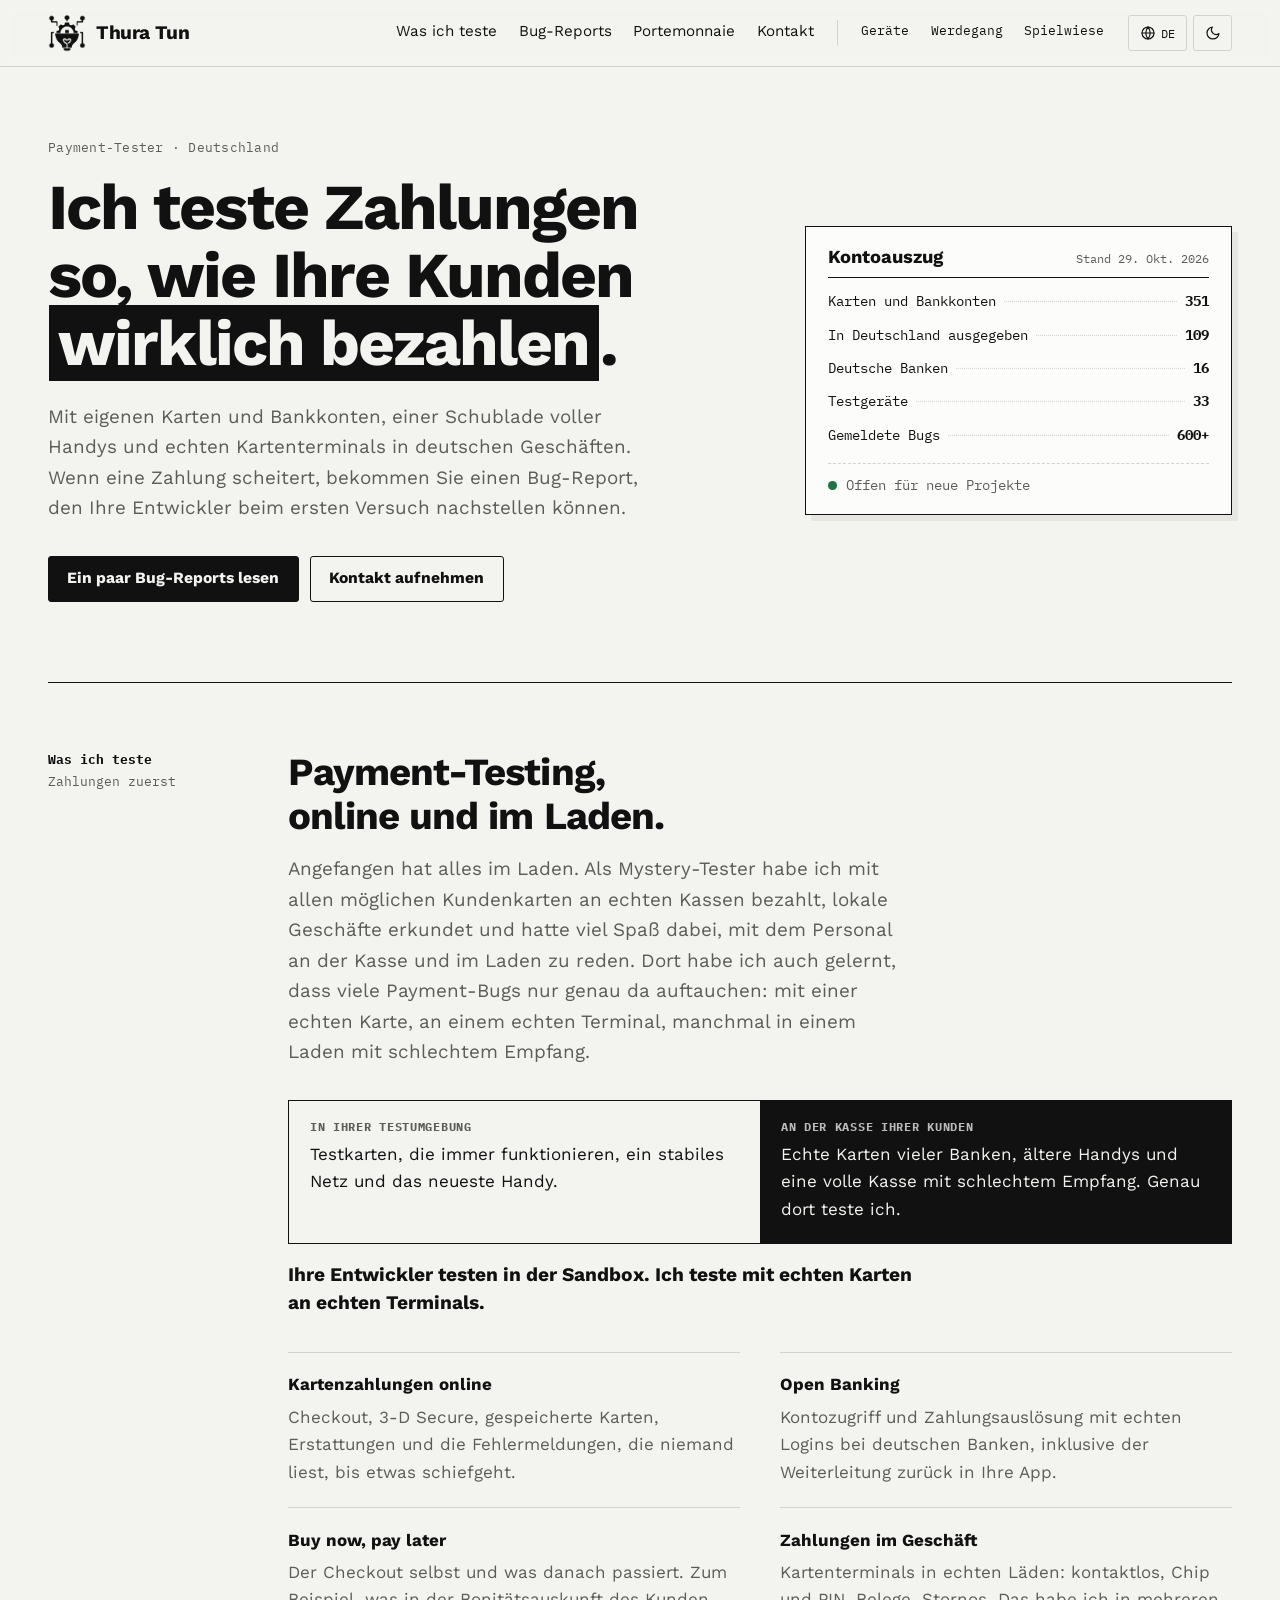
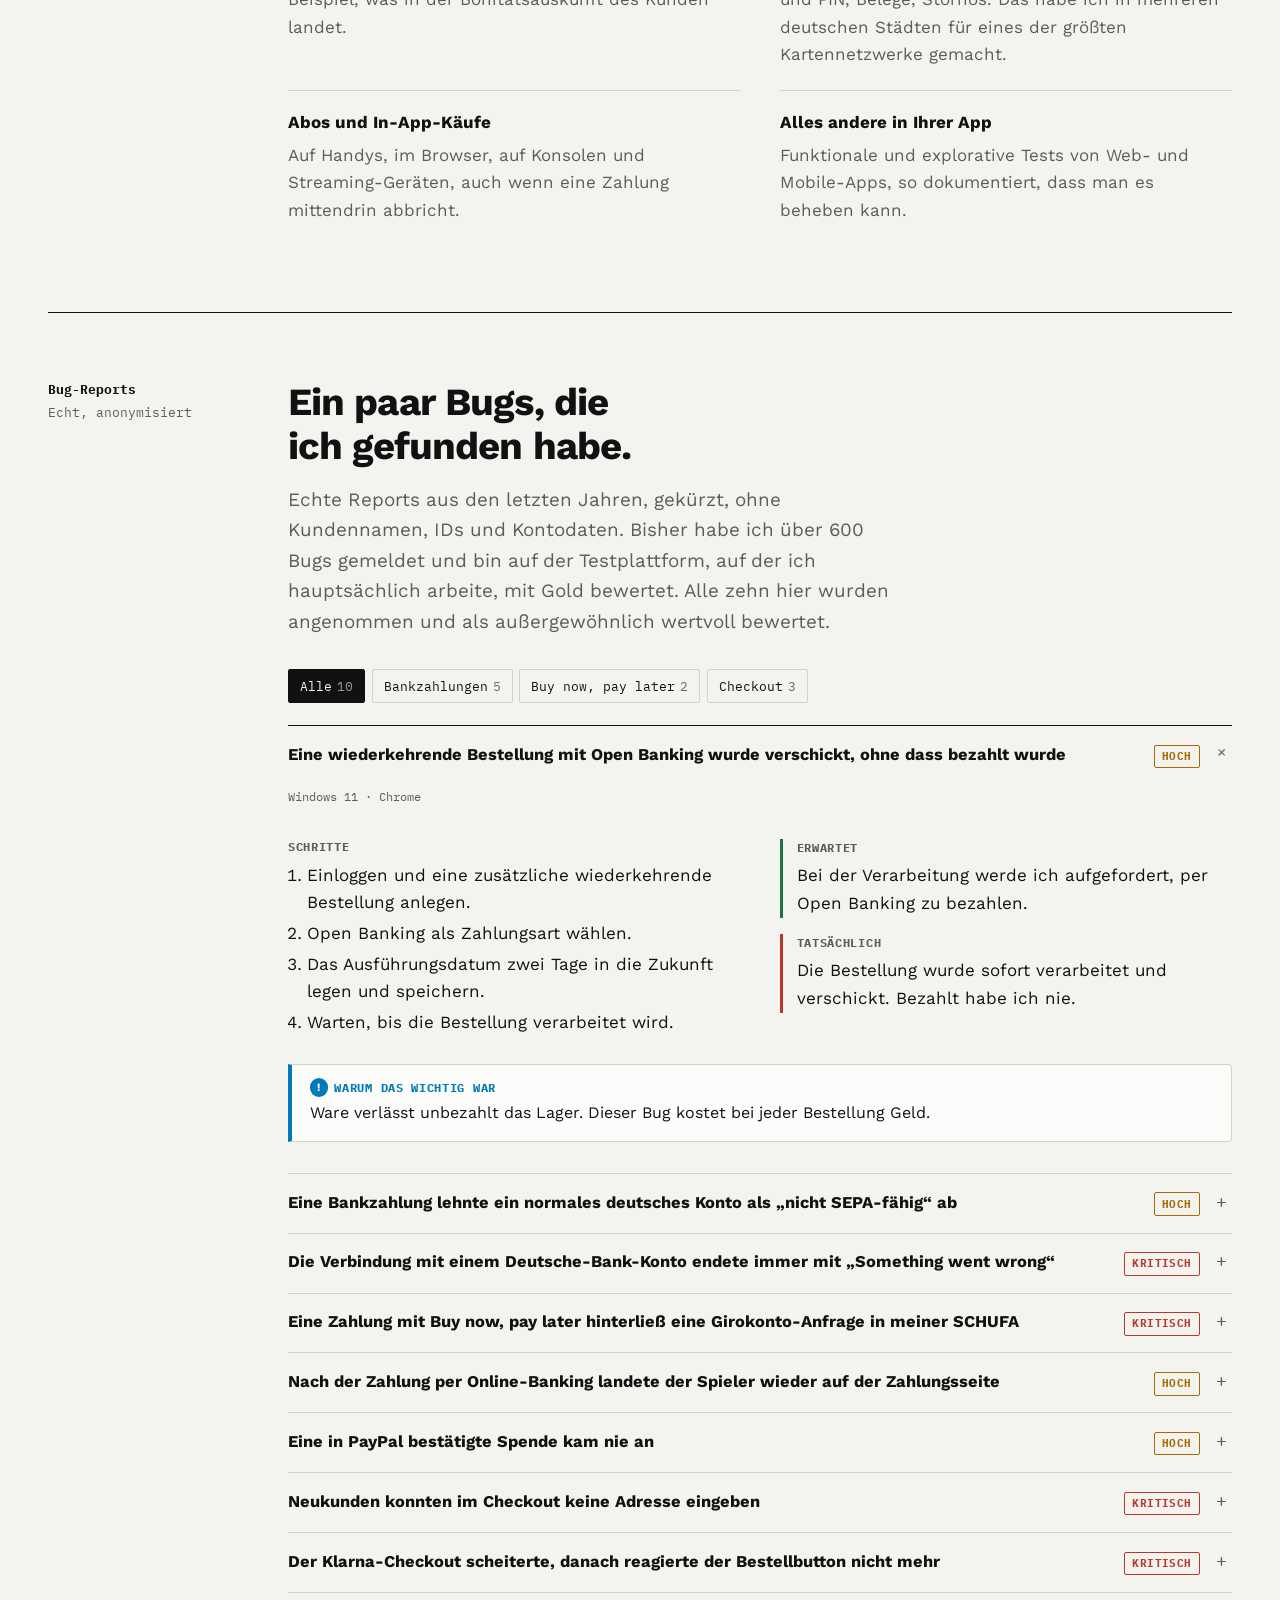
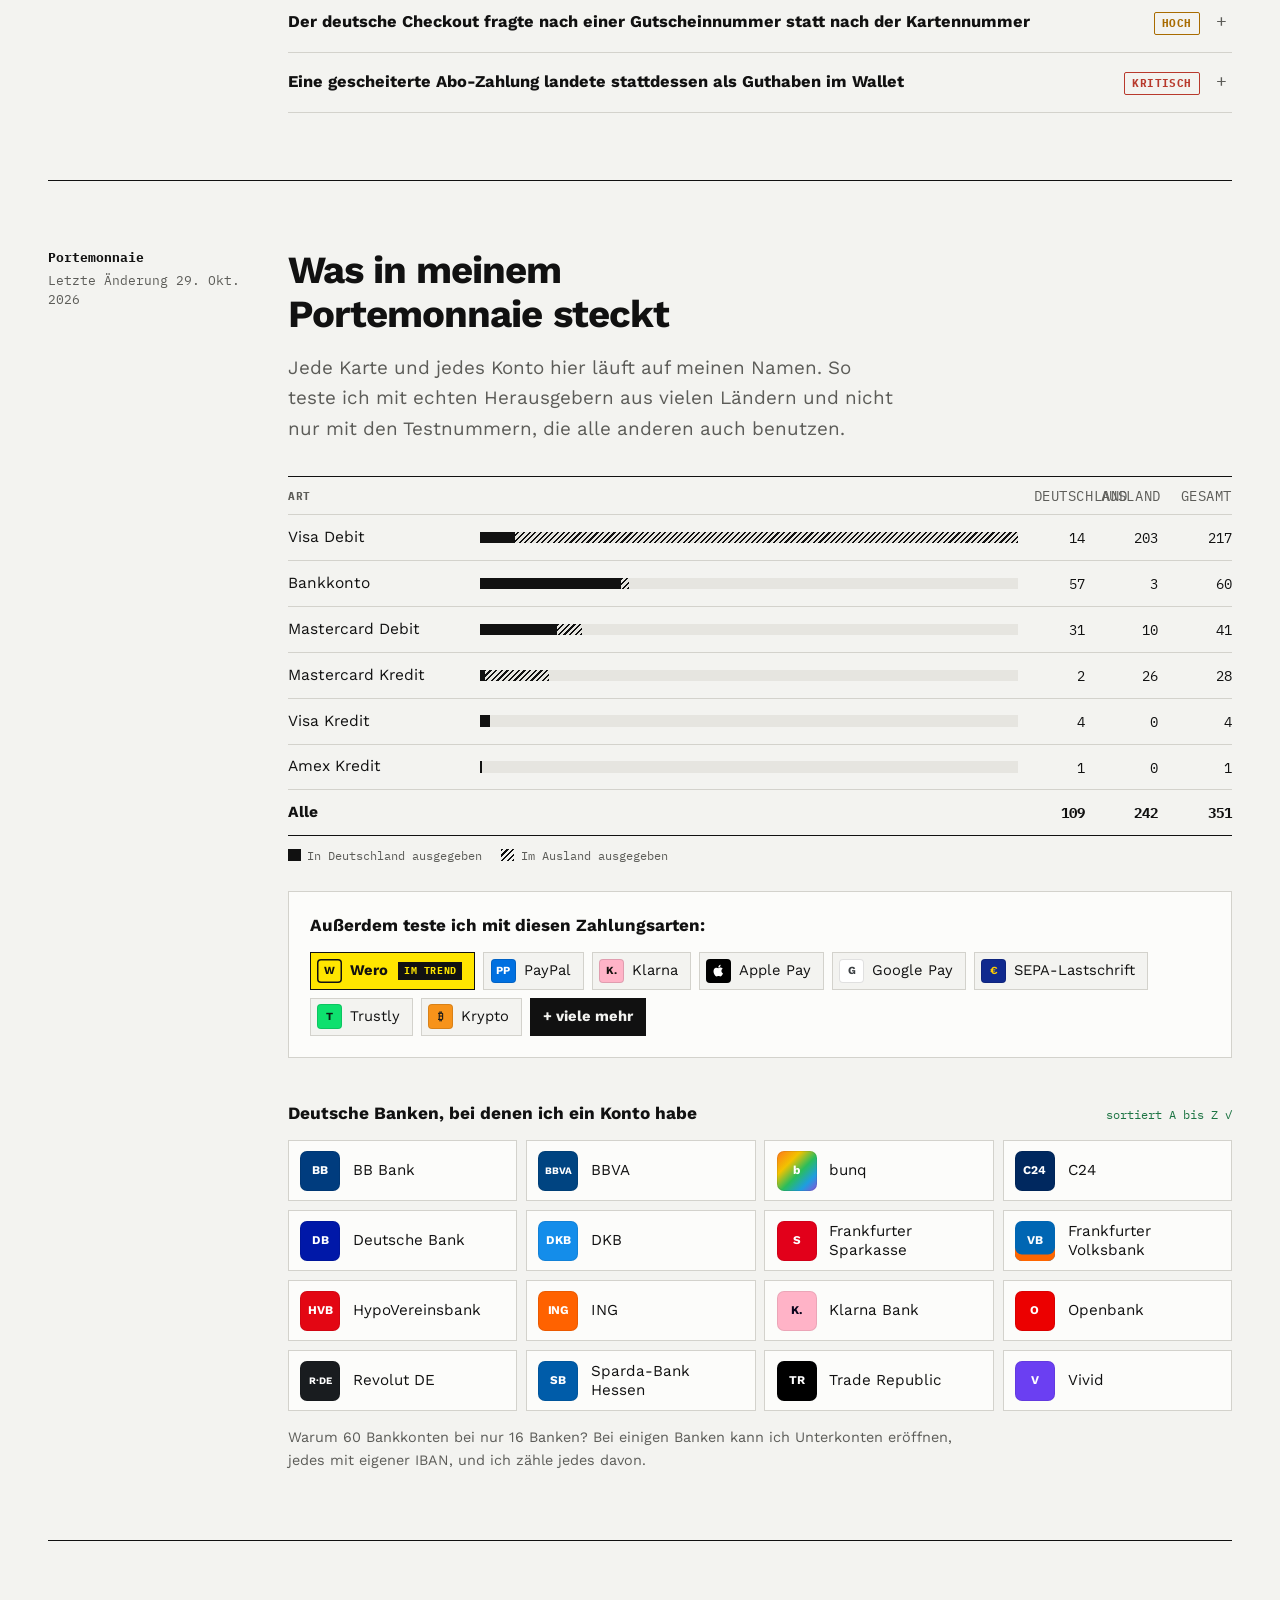
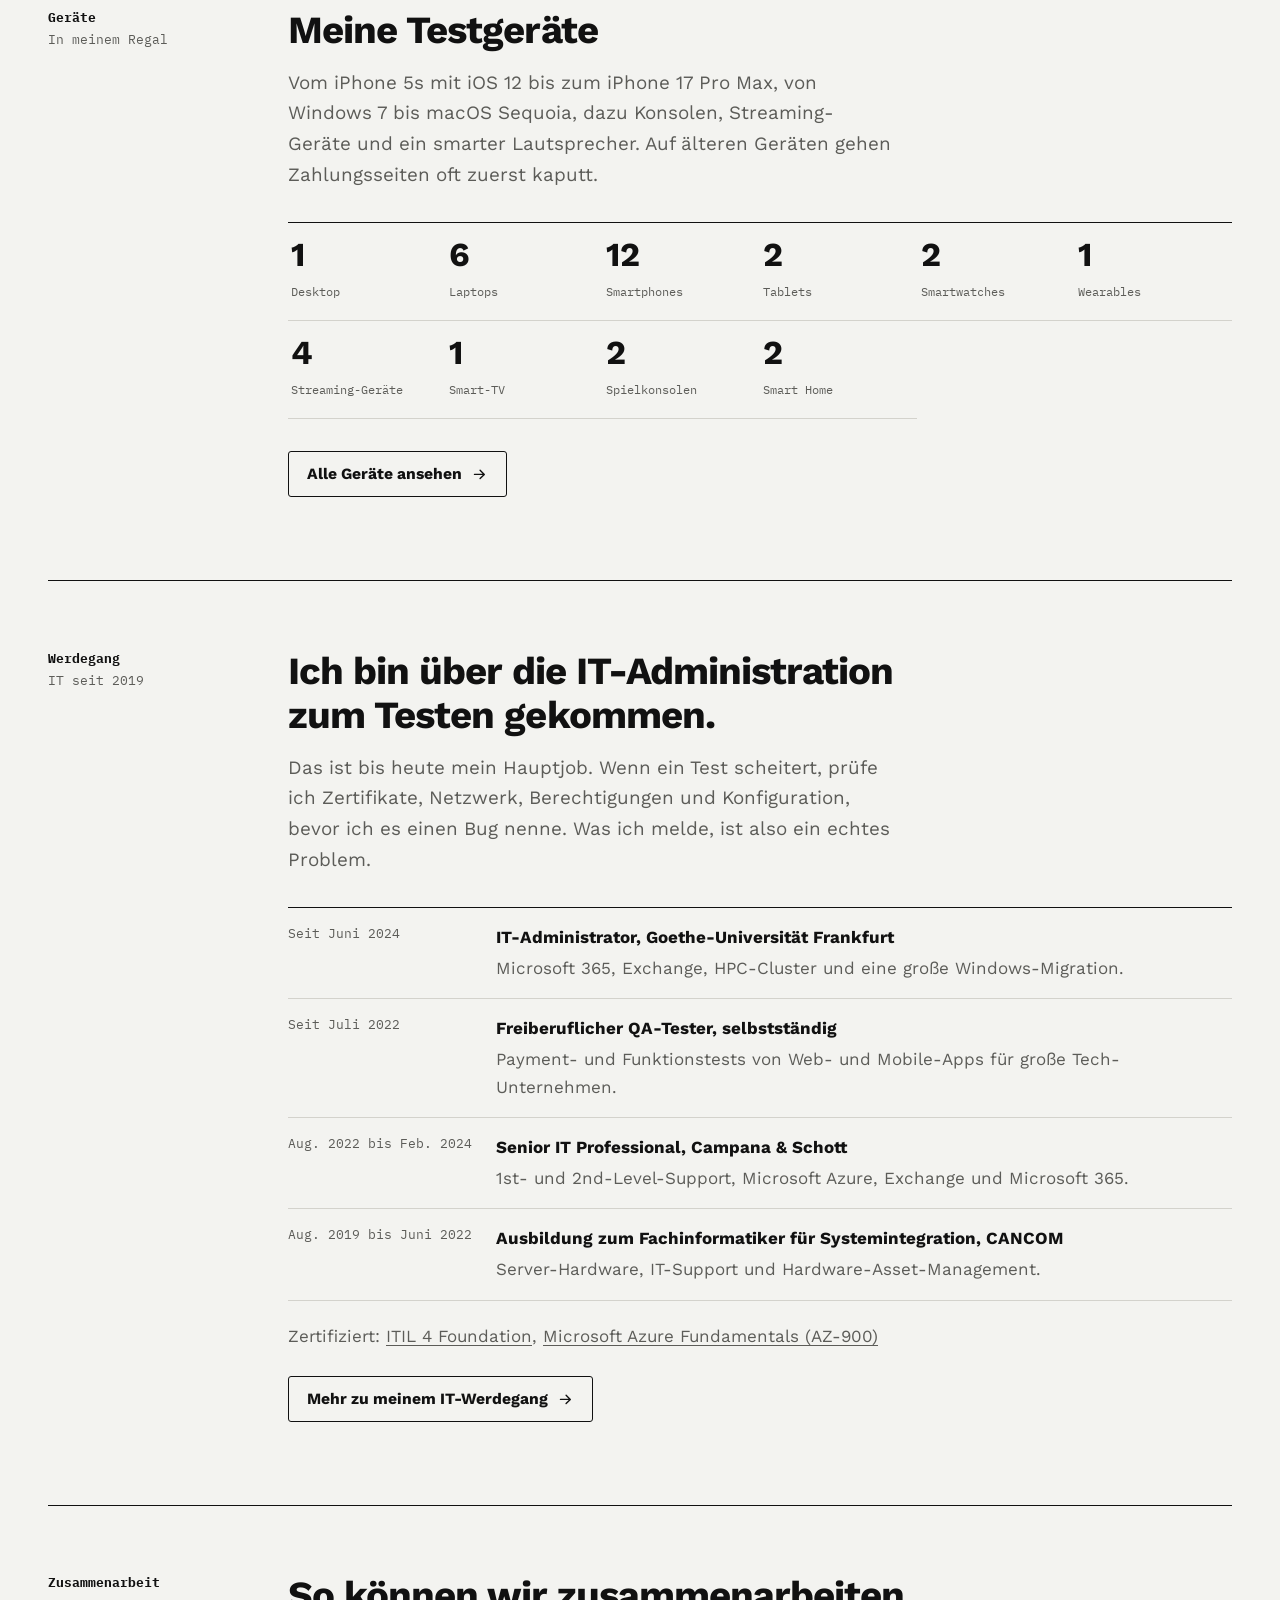
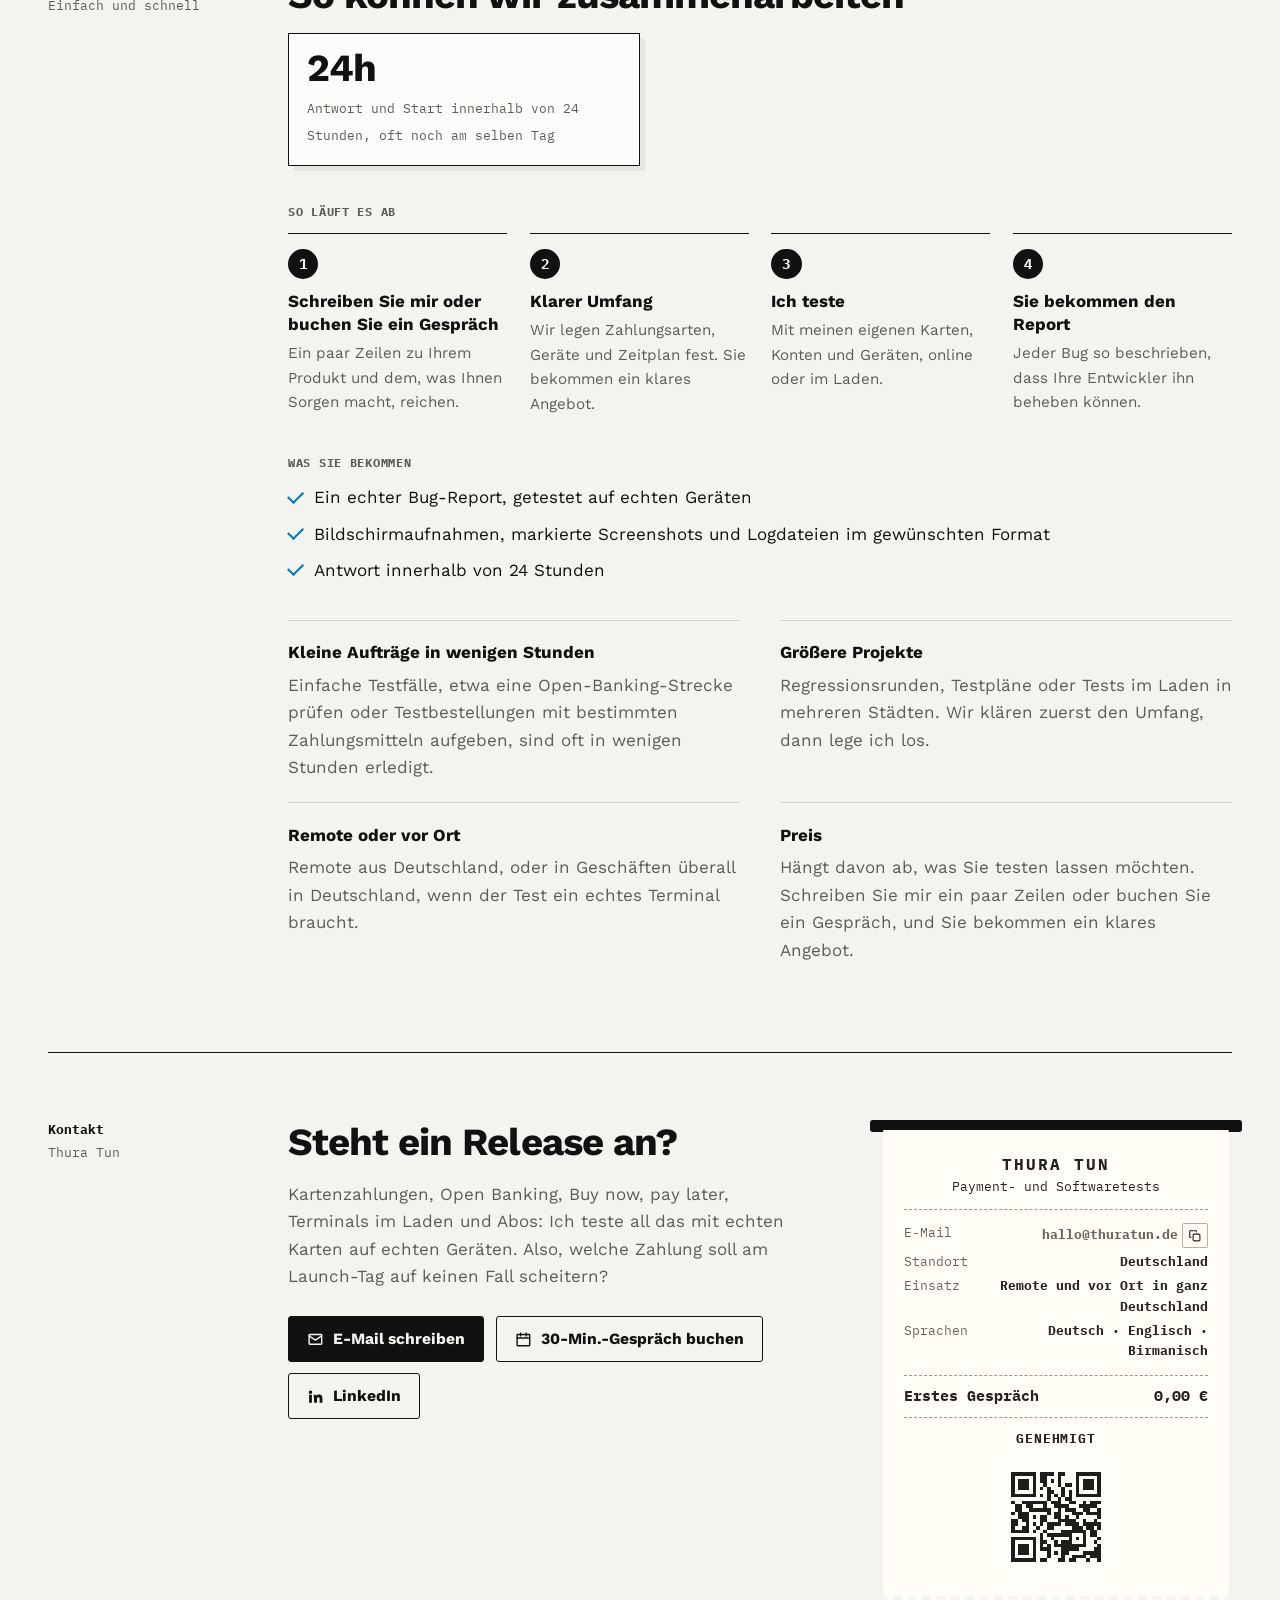
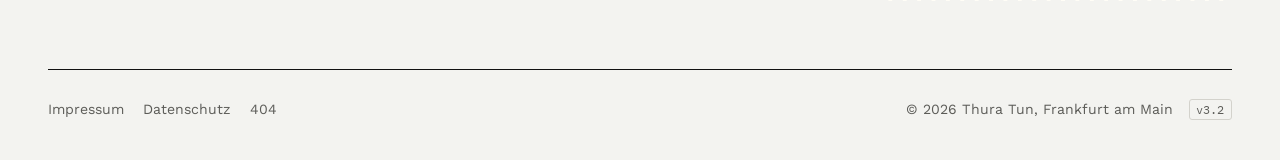
==== commit 515be980: "v3.2" ====
--- a/de/index.html
+++ b/de/index.html
@@ -16,12 +16,12 @@
 <meta content="https://thuratun.de/de/" property="og:url"/>
 <meta content="Thura Tun | Payment-Tester in Deutschland (Frankfurt)" property="og:title"/>
 <meta content="Freiberuflicher Payment-Tester in Frankfurt. Tests für Online-Zahlungen, Open Banking, BNPL und Zahlungen im Geschäft, mit über 350 eigenen Karten und Konten und über 30 Geräten." property="og:description"/>
-<meta content="https://thuratun.de/og-image.png?v=8" property="og:image"/>
+<meta content="https://thuratun.de/og-image.png?v=9" property="og:image"/>
 <meta content="1200" property="og:image:width"/>
 <meta content="630" property="og:image:height"/>
 <meta content="Thura Tun, payment tester in Frankfurt" property="og:image:alt"/>
 <meta content="summary_large_image" name="twitter:card"/>
-<meta content="https://thuratun.de/og-image.png?v=8" name="twitter:image"/>
+<meta content="https://thuratun.de/og-image.png?v=9" name="twitter:image"/>
 <meta content="de_DE" property="og:locale"/>
 <meta content="en_GB" property="og:locale:alternate"/>
 <script type="application/ld+json">{"@context": "https://schema.org", "@type": "ProfessionalService", "name": "Thura Tun, Payment Tester", "description": "Freelance payment tester in Frankfurt, Germany. Online, open banking, BNPL and in-store payment testing with 350+ own cards and bank accounts and 30+ devices.", "url": "https://thuratun.de/", "address": {"@type": "PostalAddress", "addressLocality": "Frankfurt am Main", "addressRegion": "Hessen", "addressCountry": "DE"}, "areaServed": {"@type": "Country", "name": "Germany"}, "serviceType": ["Payment testing", "Open banking testing", "In-store payment testing", "Mobile app testing", "Web testing"], "founder": {"@type": "Person", "name": "Thura Tun", "jobTitle": "Payment Tester", "url": "https://thuratun.de/", "sameAs": ["https://www.linkedin.com/in/tunthura/"], "knowsLanguage": ["de", "en", "my"], "hasCredential": [{"@type": "EducationalOccupationalCredential", "name": "ITIL 4 Foundation"}, {"@type": "EducationalOccupationalCredential", "name": "Microsoft Certified: Azure Fundamentals (AZ-900)", "url": "https://www.credly.com/badges/9dc0fa04-e932-4269-af0b-c82157c03073"}]}}</script>
@@ -68,10 +68,10 @@
 p{margin:0 0 1rem}
 .lead{font-size:1.18rem;color:var(--muted);max-width:38rem}
 .kick{font:500 .8rem/1.4 var(--mono);color:var(--muted);letter-spacing:.02em;margin:0 0 1.1rem}
-.mark{background:linear-gradient(transparent 58%,var(--hi) 58%,var(--hi) 90%,transparent 90%) no-repeat 0 0/0% 100%;transition:background-size .9s cubic-bezier(.7,0,.2,1) .35s;padding:0 .08em;margin:0 -.08em}
-.mark.on{background-size:100% 100%}
-:root[data-theme="dark"] .mark{background-image:linear-gradient(transparent 80%,var(--hi) 80%,var(--hi) 94%,transparent 94%)}
-@media (prefers-color-scheme:dark){:root:not([data-theme="light"]) .mark{background-image:linear-gradient(transparent 80%,var(--hi) 80%,var(--hi) 94%,transparent 94%)}}
+/* highlight: magnetic stripe, swiped in from the left like a card */
+.mark{background:linear-gradient(var(--ink),var(--ink)) no-repeat 0 0/0% 100%;padding:0 .14em;margin:0 .02em;-webkit-box-decoration-break:clone;box-decoration-break:clone;transition:background-size .7s cubic-bezier(.7,0,.2,1) .3s,color .2s linear .62s}
+.mark.on,html:not(.js) .mark{background-size:100% 100%;color:var(--bg)}
+.mark.done{transition:none}
 
 /* header */
 .hd{position:sticky;top:0;z-index:40;background:color-mix(in srgb,var(--bg) 92%,transparent);backdrop-filter:blur(6px);-webkit-backdrop-filter:blur(6px);border-bottom:1px solid var(--line)}
@@ -172,10 +172,10 @@
 @media (max-width:40rem){.ct .btns{flex-wrap:nowrap;gap:.45rem}.ct .btn{flex:1 1 auto;justify-content:center;padding:.72rem .6rem;font-size:.9rem;gap:.4rem}}
 
 /* footer */
-.ft{border-top:1.5px solid var(--ink);padding:1.8rem 0 2.4rem;display:flex;flex-wrap:wrap;justify-content:space-between;align-items:flex-end;gap:1.2rem;font-size:.88rem;color:var(--muted)}
-.ft-l{display:flex;align-items:flex-end;gap:1.1rem}
+.ft{border-top:1.5px solid var(--ink);padding:1.8rem 0 2.4rem;display:flex;flex-wrap:wrap;justify-content:space-between;align-items:center;gap:1.2rem;font-size:.88rem;color:var(--muted)}
+.ft-l{display:flex;align-items:center;gap:1rem;margin-left:auto}
 .ft-l .mk{color:var(--ink)}
-.ft nav{display:flex;flex-wrap:wrap;gap:1.2rem}
+.ft nav{display:flex;flex-wrap:wrap;align-items:center;gap:1.2rem}
 .ft a{text-decoration:none}
 .ft a:hover{text-decoration:underline;text-decoration-color:var(--hi);text-decoration-thickness:3px}
 
@@ -188,7 +188,9 @@
 
 @media (prefers-reduced-motion:reduce){*,*::before,*::after{animation-duration:.01ms!important;animation-delay:0s!important;transition-duration:.01ms!important;transition-delay:0s!important}}
 @media print{.hd,.tl,.ft nav{display:none}}
-/* hero */
+
+.ver{font:500 .72rem/1 var(--mono);color:var(--muted);border:1px solid var(--line);border-radius:3px;padding:.22rem .42rem}
+@media (max-width:40rem){.ft-l{margin-left:0}}/* hero */
 .hero{display:grid;grid-template-columns:minmax(0,1.3fr) minmax(0,.8fr);gap:4rem;align-items:center;padding:4.5rem 0 5rem}
 .hero h1{margin-bottom:1.5rem;max-width:44rem}
 .hero .lead{margin-bottom:2rem}
@@ -236,9 +238,10 @@
 .ea{border-left:3px solid var(--ok);padding:.05rem 0 .05rem .85rem;margin-bottom:1rem}
 .ea.bad{border-left-color:var(--bad)}
 .ea p{margin:0}
-.why{grid-column:1/-1;font:600 1.05rem/1.5 var(--sans);border-top:1px dashed var(--line);padding-top:1rem;margin:0}
+.why{grid-column:1/-1;font:400 1rem/1.55 var(--sans);color:var(--ink);background:var(--paper);border:1px solid var(--line);border-left:4px solid var(--acc);border-radius:0 4px 4px 0;padding:.85rem 1.1rem .95rem;margin:.3rem 0 0}
 :root[lang="my"] .why{font-family:var(--sans)}
-.why span{font:600 .72rem var(--mono);text-transform:uppercase;letter-spacing:.06em;color:var(--muted);display:block;margin-bottom:.3rem}
+.why span{font:600 .72rem var(--mono);text-transform:uppercase;letter-spacing:.06em;color:var(--acc);display:flex;align-items:center;gap:.4rem;margin-bottom:.3rem}
+.why span:before{content:"!";display:inline-grid;place-items:center;width:1.15rem;height:1.15rem;border-radius:50%;background:var(--acc);color:var(--paper);font:700 .7rem var(--sans);letter-spacing:0}
 @media (max-width:52rem){
   .bug-q{grid-template-columns:minmax(0,1fr) 1rem;gap:.4rem .8rem}
   .bug .tag{grid-column:1;grid-row:1;justify-self:start}.bug-i{grid-column:2;grid-row:1/3;align-self:center}
@@ -301,6 +304,35 @@
 @keyframes hot{0%,70%{opacity:1}80%{opacity:.35}90%{opacity:1}}
 
 .wk{grid-template-columns:1fr 1fr}
+
+/* the gap: test environment vs real checkout */
+.gap{display:grid;grid-template-columns:1fr 1fr;gap:0;margin:0 0 1.1rem;border:1.5px solid var(--ink)}
+.gap>div{padding:1.1rem 1.3rem 1.2rem}
+.gap b{display:block;font:600 .74rem var(--mono);text-transform:uppercase;letter-spacing:.06em;margin-bottom:.45rem;color:var(--muted)}
+.gap p{margin:0}
+.gap .gap-me{background:var(--ink);color:var(--bg)}
+.gap .gap-me b{color:var(--bg);opacity:.75}
+.gap-l{font:700 1.2rem/1.45 var(--sans);margin:0 0 2.2rem;max-width:40rem}
+@media (max-width:40rem){.gap{grid-template-columns:1fr}}
+
+/* working with me */
+.prom{display:grid;grid-template-columns:1fr;margin:.4rem 0 2.4rem;max-width:22rem}
+.prom>div{background:var(--paper);border:1.5px solid var(--ink);box-shadow:5px 5px 0 var(--line2);padding:.9rem 1.1rem 1rem}
+.prom b{display:block;font:700 2.4rem/1 var(--sans);letter-spacing:-.02em;margin-bottom:.4rem}
+.prom span{font:500 .82rem/1.4 var(--mono);color:var(--muted)}
+.sub-h{font:600 .74rem var(--mono);text-transform:uppercase;letter-spacing:.06em;color:var(--muted);margin:0 0 .9rem}
+.steps{list-style:none;margin:0 0 2.4rem;padding:0;display:grid;grid-template-columns:repeat(4,minmax(0,1fr));gap:1.4rem;counter-reset:st}
+.steps li{counter-increment:st;border-top:1.5px solid var(--ink);padding-top:.9rem}
+.steps li:before{content:counter(st);display:grid;place-items:center;width:1.9rem;height:1.9rem;border-radius:50%;background:var(--ink);color:var(--bg);font:700 .85rem var(--mono);margin-bottom:.7rem}
+.steps b{display:block;font-weight:700;line-height:1.35;margin-bottom:.3rem}
+.steps p{margin:0;color:var(--muted);font-size:.95rem}
+.get{list-style:none;margin:0 0 2.2rem;padding:0;display:grid;gap:.55rem}
+.get li{display:flex;gap:.7rem;align-items:baseline}
+.get li:before{content:"";flex:none;width:.95rem;height:.55rem;border-left:2.5px solid var(--acc);border-bottom:2.5px solid var(--acc);transform:translateY(-.25rem) rotate(-45deg)}
+#work .btns{margin-top:2rem}
+@media (max-width:60rem){.steps{grid-template-columns:1fr 1fr}}
+@media (max-width:40rem){.steps{grid-template-columns:1fr}.prom{max-width:none}.prom b{font-size:2rem}}
+@media (max-width:40rem){.svc.wk{grid-template-columns:1fr}}
 </style>
 <script>(function(d){d.className+=' js';try{var t=localStorage.getItem('theme');if(t)d.dataset.theme=t}catch(e){}})(document.documentElement)</script>
 </head>
@@ -309,7 +341,7 @@
 <header class="hd" id="hd">
 <div class="w hd-in">
 <a class="wm" href="#top"><span aria-hidden="true" class="mk mk-i"></span><span class="wm-n">Thura Tun</span></a>
-<nav aria-label="Main" class="nv" id="nv"><a data-i18n="n.what" href="#services">Was ich teste</a><a data-i18n="n.bugs" href="#bugs">Bug-Reports</a><a data-i18n="n.wallet" href="#wallet">Portemonnaie</a><a data-i18n="n.ct" href="#contact">Kontakt</a><span aria-hidden="true" class="sep"></span><a class="pg" data-i18n="n.dev" data-page="de/devices.html" href="de/devices.html">Geräte</a><a class="pg" data-i18n="n.bg" data-page="de/it-admin.html" href="de/it-admin.html">Werdegang</a><a class="pg" data-i18n="n.play" data-page="de/play.html" href="de/play.html">Spielwiese</a></nav>
+<nav aria-label="Main" class="nv" id="nv"><a data-i18n="n.what" href="#services">Was ich teste</a><a data-i18n="n.bugs" href="#bugs">Bug-Reports</a><a data-i18n="n.wallet" href="#wallet">Portemonnaie</a><a data-i18n="n.ct" href="#contact">Kontakt</a><span aria-hidden="true" class="sep"></span><a class="pg" data-i18n="n.dev" data-page="de/devices.html" href="de/devices">Geräte</a><a class="pg" data-i18n="n.bg" data-page="de/it-admin.html" href="de/it-admin">Werdegang</a><a class="pg" data-i18n="n.play" data-page="de/play.html" href="de/play">Spielwiese</a></nav>
 <div class="tl">
 <div class="lsel"><button aria-expanded="false" aria-haspopup="true" class="tb" data-aria="langA" id="lang" type="button"><svg aria-hidden="true" fill="none" stroke="currentColor" stroke-linecap="round" stroke-linejoin="round" stroke-width="1.8" viewbox="0 0 24 24"><circle cx="12" cy="12" r="9"></circle><path d="M3 12h18M12 3a14 14 0 0 1 0 18M12 3a14 14 0 0 0 0 18"></path></svg><span id="lcur">EN</span></button><div class="lmenu" hidden="" id="lmenu" role="menu"><button data-l="en" lang="en" role="menuitemradio" type="button">English</button><button data-l="de" lang="de" role="menuitemradio" type="button">Deutsch</button><button data-l="my" lang="my" role="menuitemradio" type="button">မြန်မာ</button></div></div>
 <button class="tb" data-aria="themeA" id="theme" type="button"><svg aria-hidden="true" class="moon" fill="none" stroke="currentColor" stroke-linecap="round" stroke-linejoin="round" stroke-width="1.8" viewbox="0 0 24 24"><path d="M21 12.8A9 9 0 1 1 11.2 3a7 7 0 0 0 9.8 9.8z"></path></svg><svg aria-hidden="true" class="sun" fill="none" stroke="currentColor" stroke-linecap="round" stroke-linejoin="round" stroke-width="1.8" viewbox="0 0 24 24"><circle cx="12" cy="12" r="4"></circle><path d="M12 2v2M12 20v2M4.9 4.9l1.4 1.4M17.7 17.7l1.4 1.4M2 12h2M20 12h2M4.9 19.1l1.4-1.4M17.7 6.3l1.4-1.4"></path></svg></button>
@@ -340,13 +372,18 @@
 <div class="sec-l"><div><b data-i18n="s1.l">Was ich teste</b><span data-i18n="s1.n">Zahlungen zuerst</span></div></div>
 <div>
 <h2 data-i18n="s1.h">Payment-Testing, online und im Laden.</h2>
-<p class="lead" data-i18n="s1.p">Angefangen hat alles im Laden. Als Mystery-Tester habe ich mit allen möglichen Kundenkarten an echten Kassen bezahlt, lokale Geschäfte erkundet und hatte viel Spaß dabei, mit den Leuten an der Kasse zu reden. Dort habe ich auch gelernt, dass viele Payment-Bugs nur genau da auftauchen: mit einer echten Karte, an einem echten Terminal, manchmal in einem Laden mit schlechtem Empfang.</p>
+<p class="lead" data-i18n="s1.p">Angefangen hat alles im Laden. Als Mystery-Tester habe ich mit allen möglichen Kundenkarten an echten Kassen bezahlt, lokale Geschäfte erkundet und hatte viel Spaß dabei, mit dem Personal an der Kasse und im Laden zu reden. Dort habe ich auch gelernt, dass viele Payment-Bugs nur genau da auftauchen: mit einer echten Karte, an einem echten Terminal, manchmal in einem Laden mit schlechtem Empfang.</p>
+<div class="gap">
+<div><b data-i18n="g1.h">In Ihrer Testumgebung</b><p data-i18n="g1.p">Testkarten, die immer funktionieren, ein stabiles Netz und das neueste Handy.</p></div>
+<div class="gap-me"><b data-i18n="g2.h">An der Kasse Ihrer Kunden</b><p data-i18n="g2.p">Echte Karten vieler Banken, ältere Handys und eine volle Kasse mit schlechtem Empfang. Genau dort teste ich.</p></div>
+</div>
+<p class="gap-l" data-i18n="g.l">Ihre Entwickler testen in der Sandbox. Ich teste mit echten Karten an echten Terminals.</p>
 <dl class="svc">
 <div><dt data-i18n="sv1.h">Kartenzahlungen online</dt><dd data-i18n="sv1.p">Checkout, 3-D Secure, gespeicherte Karten, Erstattungen und die Fehlermeldungen, die niemand liest, bis etwas schiefgeht.</dd></div>
 <div><dt data-i18n="sv2.h">Open Banking</dt><dd data-i18n="sv2.p">Kontozugriff und Zahlungsauslösung mit echten Logins bei deutschen Banken, inklusive der Weiterleitung zurück in Ihre App.</dd></div>
 <div><dt data-i18n="sv3.h">Buy now, pay later</dt><dd data-i18n="sv3.p">Der Checkout selbst und was danach passiert. Zum Beispiel, was in der Bonitätsauskunft des Kunden landet.</dd></div>
 <div><dt data-i18n="sv4.h">Zahlungen im Geschäft</dt><dd data-i18n="sv4.p">Kartenterminals in echten Läden: kontaktlos, Chip und PIN, Belege, Stornos. Das habe ich in mehreren deutschen Städten für eines der größten Kartennetzwerke gemacht.</dd></div>
-<div><dt data-i18n="sv5.h">Abos und In-App-Käufe</dt><dd data-i18n="sv5.p">Auf Handys, im Browser, auf Konsolen und TV-Sticks, auch wenn eine Zahlung mittendrin abbricht.</dd></div>
+<div><dt data-i18n="sv5.h">Abos und In-App-Käufe</dt><dd data-i18n="sv5.p">Auf Handys, im Browser, auf Konsolen und Streaming-Geräten, auch wenn eine Zahlung mittendrin abbricht.</dd></div>
 <div><dt data-i18n="sv6.h">Alles andere in Ihrer App</dt><dd data-i18n="sv6.p">Funktionale und explorative Tests von Web- und Mobile-Apps, so dokumentiert, dass man es beheben kann.</dd></div>
 </dl>
 </div>
@@ -376,9 +413,9 @@
 <div class="sec-l"><div><b data-i18n="s4.l">Geräte</b><span data-i18n="s4.n">In meinem Regal</span></div></div>
 <div>
 <h2 data-i18n="s4.h" id="dvH">Meine Testgeräte</h2>
-<p class="lead" data-i18n="s4.p">Vom iPhone 5s mit iOS 12 bis zum iPhone 17 Pro Max, von Windows 7 bis macOS Sequoia, dazu Konsolen, TV-Sticks und ein smarter Lautsprecher. Auf älteren Geräten gehen Zahlungsseiten oft zuerst kaputt.</p>
+<p class="lead" data-i18n="s4.p">Vom iPhone 5s mit iOS 12 bis zum iPhone 17 Pro Max, von Windows 7 bis macOS Sequoia, dazu Konsolen, Streaming-Geräte und ein smarter Lautsprecher. Auf älteren Geräten gehen Zahlungsseiten oft zuerst kaputt.</p>
 <ul class="dsum" id="dsum"></ul>
-<p><a class="btn" data-page="de/devices.html" href="de/devices.html"><span data-i18n="s4.b">Alle Geräte ansehen</span><svg aria-hidden="true" fill="none" stroke="currentColor" stroke-linecap="round" stroke-linejoin="round" stroke-width="2" viewbox="0 0 24 24"><path d="M5 12h14M13 6l6 6-6 6"></path></svg></a></p>
+<p><a class="btn" data-page="de/devices.html" href="de/devices"><span data-i18n="s4.b">Alle Geräte ansehen</span><svg aria-hidden="true" fill="none" stroke="currentColor" stroke-linecap="round" stroke-linejoin="round" stroke-width="2" viewbox="0 0 24 24"><path d="M5 12h14M13 6l6 6-6 6"></path></svg></a></p>
 </div>
 </section>
 <section class="sec" id="background">
@@ -393,19 +430,34 @@
 <li><span class="tl-d" data-i18n="t4.d">Aug. 2019 bis Juni 2022</span><div><b data-i18n="t4.h">Ausbildung zum Fachinformatiker für Systemintegration, CANCOM</b><p data-i18n="t4.p">Server-Hardware, IT-Support und Hardware-Asset-Management.</p></div></li>
 </ol>
 <p class="certs"><span data-i18n="s5.c">Zertifiziert:</span> <a href="itil4-certificate.pdf" rel="noopener" target="_blank">ITIL 4 Foundation</a>, <a href="https://www.credly.com/badges/9dc0fa04-e932-4269-af0b-c82157c03073" rel="noopener" target="_blank">Microsoft Azure Fundamentals (AZ-900)</a></p>
-<p><a class="btn" data-page="de/it-admin.html" href="de/it-admin.html"><span data-i18n="s5.b">Mehr zu meinem IT-Werdegang</span><svg aria-hidden="true" fill="none" stroke="currentColor" stroke-linecap="round" stroke-linejoin="round" stroke-width="2" viewbox="0 0 24 24"><path d="M5 12h14M13 6l6 6-6 6"></path></svg></a></p>
+<p><a class="btn" data-page="de/it-admin.html" href="de/it-admin"><span data-i18n="s5.b">Mehr zu meinem IT-Werdegang</span><svg aria-hidden="true" fill="none" stroke="currentColor" stroke-linecap="round" stroke-linejoin="round" stroke-width="2" viewbox="0 0 24 24"><path d="M5 12h14M13 6l6 6-6 6"></path></svg></a></p>
 </div>
 </section>
 <section class="sec" id="work">
 <div class="sec-l"><div><b data-i18n="w.l">Zusammenarbeit</b><span data-i18n="w.n">Einfach und schnell</span></div></div>
 <div>
 <h2 data-i18n="w.h">So können wir zusammenarbeiten</h2>
+<div class="prom">
+<div><b>24h</b><span data-i18n="p1">Antwort und Start innerhalb von 24 Stunden, oft noch am selben Tag</span></div>
+</div>
+<h3 class="sub-h" data-i18n="w.st">So läuft es ab</h3>
+<ol class="steps">
+<li><b data-i18n="st1.h">Schreiben Sie mir oder buchen Sie ein Gespräch</b><p data-i18n="st1.p">Ein paar Zeilen zu Ihrem Produkt und dem, was Ihnen Sorgen macht, reichen.</p></li>
+<li><b data-i18n="st2.h">Klarer Umfang</b><p data-i18n="st2.p">Wir legen Zahlungsarten, Geräte und Zeitplan fest. Sie bekommen ein klares Angebot.</p></li>
+<li><b data-i18n="st3.h">Ich teste</b><p data-i18n="st3.p">Mit meinen eigenen Karten, Konten und Geräten, online oder im Laden.</p></li>
+<li><b data-i18n="st4.h">Sie bekommen den Report</b><p data-i18n="st4.p">Jeder Bug so beschrieben, dass Ihre Entwickler ihn beheben können.</p></li>
+</ol>
+<h3 class="sub-h" data-i18n="w.get">Was Sie bekommen</h3>
+<ul class="get">
+<li data-i18n="get1">Ein echter Bug-Report, getestet auf echten Geräten</li>
+<li data-i18n="get2">Bildschirmaufnahmen, markierte Screenshots und Logdateien im gewünschten Format</li>
+<li data-i18n="get3">Antwort innerhalb von 24 Stunden</li>
+</ul>
 <dl class="svc wk">
-<div><dt data-i18n="w1.h">Start innerhalb von 24 Stunden</dt><dd data-i18n="w1.p">Meistens kann ich am selben oder am nächsten Tag loslegen.</dd></div>
 <div><dt data-i18n="w2.h">Kleine Aufträge in wenigen Stunden</dt><dd data-i18n="w2.p">Einfache Testfälle, etwa eine Open-Banking-Strecke prüfen oder Testbestellungen mit bestimmten Zahlungsmitteln aufgeben, sind oft in wenigen Stunden erledigt.</dd></div>
 <div><dt data-i18n="w3.h">Größere Projekte</dt><dd data-i18n="w3.p">Regressionsrunden, Testpläne oder Tests im Laden in mehreren Städten. Wir klären zuerst den Umfang, dann lege ich los.</dd></div>
 <div><dt data-i18n="w4.h">Remote oder vor Ort</dt><dd data-i18n="w4.p">Remote aus Deutschland, oder in Geschäften überall in Deutschland, wenn der Test ein echtes Terminal braucht.</dd></div>
-<div><dt data-i18n="w5.h">Preis</dt><dd data-i18n="w5.p">Hängt davon ab, was Sie testen lassen möchten. Schreiben Sie mir ein paar Zeilen, wir vereinbaren ein kurzes Gespräch, und Sie bekommen ein klares Angebot.</dd></div>
+<div><dt data-i18n="w5.h">Preis</dt><dd data-i18n="w5.p">Hängt davon ab, was Sie testen lassen möchten. Schreiben Sie mir ein paar Zeilen oder buchen Sie ein Gespräch, und Sie bekommen ein klares Angebot.</dd></div>
 </dl>
 </div>
 </section>
@@ -417,7 +469,7 @@
 <p data-i18n="ct.p">Kartenzahlungen, Open Banking, Buy now, pay later, Terminals im Laden und Abos: Ich teste all das mit echten Karten auf echten Geräten. Also, welche Zahlung soll am Launch-Tag auf keinen Fall scheitern?</p>
 <div class="btns">
 <a class="btn primary" data-em="ed.nutaruht@ollah" data-keep="" href="#"><svg aria-hidden="true" fill="none" stroke="currentColor" stroke-linecap="round" stroke-linejoin="round" stroke-width="2" viewbox="0 0 24 24"><rect height="14" rx="1" width="18" x="3" y="5"></rect><path d="m3 7 9 6 9-6"></path></svg><span data-i18n="ct.mail">E-Mail schreiben</span></a>
-<a class="btn" data-href-de="cv-de.pdf" data-href-en="cv.pdf" href="cv-de.pdf" rel="noopener" target="_blank"><svg aria-hidden="true" fill="none" stroke="currentColor" stroke-linecap="round" stroke-linejoin="round" stroke-width="2" viewbox="0 0 24 24"><path d="M14 3H7a2 2 0 0 0-2 2v14a2 2 0 0 0 2 2h10a2 2 0 0 0 2-2V8z"></path><path d="M14 3v5h5M9 13h6M9 17h6"></path></svg><span data-i18n="ct.cv">Lebenslauf</span></a>
+<a class="btn" href="https://calendar.app.google/HuX3KkZ1Y64eFAcQ6" rel="noopener" target="_blank"><svg aria-hidden="true" fill="none" stroke="currentColor" stroke-linecap="round" stroke-linejoin="round" stroke-width="2" viewbox="0 0 24 24"><rect height="16" rx="1" width="18" x="3" y="5"></rect><path d="M3 10h18M8 3v4M16 3v4"></path></svg><span data-i18n="ct.book">30-Min.-Gespräch buchen</span></a>
 <a class="btn" href="https://www.linkedin.com/in/tunthura/" rel="noopener"><svg aria-hidden="true" fill="currentColor" viewbox="0 0 24 24"><path d="M4.98 3.5a2.5 2.5 0 1 1 0 5 2.5 2.5 0 0 1 0-5zM3 9.75h4v11.5H3zM9.5 9.75h3.8v1.6h.05c.55-1 1.9-1.95 3.85-1.95 4.05 0 4.8 2.65 4.8 6.1v5.75h-4v-5.1c0-1.2 0-2.8-1.7-2.8s-2 1.35-2 2.7v5.2h-4z"></path></svg>LinkedIn</a>
 </div>
 </div>
@@ -439,28 +491,29 @@
 </main>
 <div class="w">
 <footer class="ft">
-<div class="ft-l"><span aria-label="Thura the Tester logo" class="mk mk-f" role="img"></span><span data-i18n="ft.c">© 2026 Thura Tun, Frankfurt am Main</span></div>
-<nav aria-label="Footer"><a data-page="impressum.html" href="impressum.html">Impressum</a><a data-page="datenschutz.html" href="datenschutz.html">Datenschutz</a></nav>
+<nav aria-label="Footer"><a data-page="impressum.html" href="impressum">Impressum</a><a data-page="datenschutz.html" href="datenschutz">Datenschutz</a><a data-page="404.html" href="404">404</a></nav>
+<div class="ft-l"><span data-i18n="ft.c">© 2026 Thura Tun, Frankfurt am Main</span><span class="ver" title="Website version">v3.2</span></div>
 </footer>
 </div>
 <script>
 (function(){
-var PL={lang:'de',en:'index.html',de:'de/index.html'};
+var PL={lang:'de',en:'./',de:'de/'};
   /* ---------- homepage texts (English is in the HTML) ---------- */
   var DE={
-    'w.l':'Zusammenarbeit','w.n':'Einfach und schnell','w.h':'So können wir zusammenarbeiten','w1.h':'Start innerhalb von 24 Stunden','w1.p':'Meistens kann ich am selben oder am nächsten Tag loslegen.','w2.h':'Kleine Aufträge in wenigen Stunden','w2.p':'Einfache Testfälle, etwa eine Open-Banking-Strecke prüfen oder Testbestellungen mit bestimmten Zahlungsmitteln aufgeben, sind oft in wenigen Stunden erledigt.','w3.h':'Größere Projekte','w3.p':'Regressionsrunden, Testpläne oder Tests im Laden in mehreren Städten. Wir klären zuerst den Umfang, dann lege ich los.','w4.h':'Remote oder vor Ort','w4.p':'Remote aus Deutschland, oder in Geschäften überall in Deutschland, wenn der Test ein echtes Terminal braucht.','w5.h':'Preis','w5.p':'Hängt davon ab, was Sie testen lassen möchten. Schreiben Sie mir ein paar Zeilen, wir vereinbaren ein kurzes Gespräch, und Sie bekommen ein klares Angebot.',
+    'g1.h':'In Ihrer Testumgebung','g1.p':'Testkarten, die immer funktionieren, ein stabiles Netz und das neueste Handy.','g2.h':'An der Kasse Ihrer Kunden','g2.p':'Echte Karten vieler Banken, ältere Handys und eine volle Kasse mit schlechtem Empfang. Genau dort teste ich.','g.l':'Ihre Entwickler testen in der Sandbox. Ich teste mit echten Karten an echten Terminals.','p1':'Antwort und Start innerhalb von 24 Stunden, oft noch am selben Tag','w.st':'So läuft es ab','st1.h':'Schreiben Sie mir oder buchen Sie ein Gespräch','st1.p':'Ein paar Zeilen zu Ihrem Produkt und dem, was Ihnen Sorgen macht, reichen.','st2.h':'Klarer Umfang','st2.p':'Wir legen Zahlungsarten, Geräte und Zeitplan fest. Sie bekommen ein klares Angebot.','st3.h':'Ich teste','st3.p':'Mit meinen eigenen Karten, Konten und Geräten, online oder im Laden.','st4.h':'Sie bekommen den Report','st4.p':'Jeder Bug so beschrieben, dass Ihre Entwickler ihn beheben können.','w.get':'Was Sie bekommen','get1':'Ein echter Bug-Report, getestet auf echten Geräten','get2':'Bildschirmaufnahmen, markierte Screenshots und Logdateien im gewünschten Format','get3':'Antwort innerhalb von 24 Stunden','w.mail':'Oder schreiben Sie mir',
+    'w.l':'Zusammenarbeit','w.n':'Einfach und schnell','w.h':'So können wir zusammenarbeiten','w1.h':'Start innerhalb von 24 Stunden','w1.p':'Meistens kann ich am selben oder am nächsten Tag loslegen.','w2.h':'Kleine Aufträge in wenigen Stunden','w2.p':'Einfache Testfälle, etwa eine Open-Banking-Strecke prüfen oder Testbestellungen mit bestimmten Zahlungsmitteln aufgeben, sind oft in wenigen Stunden erledigt.','w3.h':'Größere Projekte','w3.p':'Regressionsrunden, Testpläne oder Tests im Laden in mehreren Städten. Wir klären zuerst den Umfang, dann lege ich los.','w4.h':'Remote oder vor Ort','w4.p':'Remote aus Deutschland, oder in Geschäften überall in Deutschland, wenn der Test ein echtes Terminal braucht.','w5.h':'Preis','w5.p':'Hängt davon ab, was Sie testen lassen möchten. Schreiben Sie mir ein paar Zeilen oder buchen Sie ein Gespräch, und Sie bekommen ein klares Angebot.',
         'h.kick':'Payment-Tester · Deutschland',
         'h.h1':'Ich teste Zahlungen so, wie Ihre Kunden <span class="mark">wirklich bezahlen</span>.',
     'h.p':'Mit eigenen Karten und Bankkonten, einer Schublade voller Handys und echten Kartenterminals in deutschen Geschäften. Wenn eine Zahlung scheitert, bekommen Sie einen Bug-Report, den Ihre Entwickler beim ersten Versuch nachstellen können.',
     'h.b1':'Ein paar Bug-Reports lesen','h.b2':'Kontakt aufnehmen',
     'st.h':'Kontoauszug','st.asof':'Stand','st.r1':'Karten und Bankkonten','st.r2':'In Deutschland ausgegeben','st.r3':'Deutsche Banken','st.r4':'Testgeräte','st.r5':'Gemeldete Bugs','st.ft':'Offen für neue Projekte',
     's1.l':'Was ich teste','s1.n':'Zahlungen zuerst','s1.h':'Payment-Testing, online und im Laden.',
-    's1.p':'Angefangen hat alles im Laden. Als Mystery-Tester habe ich mit allen möglichen Kundenkarten an echten Kassen bezahlt, lokale Geschäfte erkundet und hatte viel Spaß dabei, mit den Leuten an der Kasse zu reden. Dort habe ich auch gelernt, dass viele Payment-Bugs nur genau da auftauchen: mit einer echten Karte, an einem echten Terminal, manchmal in einem Laden mit schlechtem Empfang.',
+    's1.p':'Angefangen hat alles im Laden. Als Mystery-Tester habe ich mit allen möglichen Kundenkarten an echten Kassen bezahlt, lokale Geschäfte erkundet und hatte viel Spaß dabei, mit dem Personal an der Kasse und im Laden zu reden. Dort habe ich auch gelernt, dass viele Payment-Bugs nur genau da auftauchen: mit einer echten Karte, an einem echten Terminal, manchmal in einem Laden mit schlechtem Empfang.',
     'sv1.h':'Kartenzahlungen online','sv1.p':'Checkout, 3-D Secure, gespeicherte Karten, Erstattungen und die Fehlermeldungen, die niemand liest, bis etwas schiefgeht.',
     'sv2.h':'Open Banking','sv2.p':'Kontozugriff und Zahlungsauslösung mit echten Logins bei deutschen Banken, inklusive der Weiterleitung zurück in Ihre App.',
     'sv3.h':'Buy now, pay later','sv3.p':'Der Checkout selbst und was danach passiert. Zum Beispiel, was in der Bonitätsauskunft des Kunden landet.',
     'sv4.h':'Zahlungen im Geschäft','sv4.p':'Kartenterminals in echten Läden: kontaktlos, Chip und PIN, Belege, Stornos. Das habe ich in mehreren deutschen Städten für eines der größten Kartennetzwerke gemacht.',
-    'sv5.h':'Abos und In-App-Käufe','sv5.p':'Auf Handys, im Browser, auf Konsolen und TV-Sticks, auch wenn eine Zahlung mittendrin abbricht.',
+    'sv5.h':'Abos und In-App-Käufe','sv5.p':'Auf Handys, im Browser, auf Konsolen und Streaming-Geräten, auch wenn eine Zahlung mittendrin abbricht.',
     'sv6.h':'Alles andere in Ihrer App','sv6.p':'Funktionale und explorative Tests von Web- und Mobile-Apps, so dokumentiert, dass man es beheben kann.',
     's2.l':'Bug-Reports','s2.n':'Echt, anonymisiert','s2.h':'Ein paar Bugs, die ich gefunden habe.',
     's2.p':'Echte Reports aus den letzten Jahren, gekürzt, ohne Kundennamen, IDs und Kontodaten. Bisher habe ich über 600 Bugs gemeldet und bin auf der Testplattform, auf der ich hauptsächlich arbeite, mit Gold bewertet. Alle zehn hier wurden angenommen und als außergewöhnlich wertvoll bewertet.',
@@ -468,7 +521,7 @@
     's3.p':'Jede Karte und jedes Konto hier läuft auf meinen Namen. So teste ich mit echten Herausgebern aus vielen Ländern und nicht nur mit den Testnummern, die alle anderen auch benutzen.',
     's3.also':'Außerdem teste ich mit diesen Zahlungsarten:','s3.bh':'Deutsche Banken, bei denen ich ein Konto habe',
     's4.l':'Geräte','s4.n':'In meinem Regal','s4.h':'Meine Testgeräte',
-    's4.p':'Vom iPhone 5s mit iOS 12 bis zum iPhone 17 Pro Max, von Windows 7 bis macOS Sequoia, dazu Konsolen, TV-Sticks und ein smarter Lautsprecher. Auf älteren Geräten gehen Zahlungsseiten oft zuerst kaputt.',
+    's4.p':'Vom iPhone 5s mit iOS 12 bis zum iPhone 17 Pro Max, von Windows 7 bis macOS Sequoia, dazu Konsolen, Streaming-Geräte und ein smarter Lautsprecher. Auf älteren Geräten gehen Zahlungsseiten oft zuerst kaputt.',
     's4.b':'Alle Geräte ansehen',
     's5.l':'Werdegang','s5.n':'IT seit 2019','s5.h':'Ich bin über die IT-Administration zum Testen gekommen.',
     's5.p':'Das ist bis heute mein Hauptjob. Wenn ein Test scheitert, prüfe ich Zertifikate, Netzwerk, Berechtigungen und Konfiguration, bevor ich es einen Bug nenne. Was ich melde, ist also ein echtes Problem.',
@@ -480,19 +533,20 @@
     'ct.h':'Steht ein Release an?','ct.p':'Kartenzahlungen, Open Banking, Buy now, pay later, Terminals im Laden und Abos: Ich teste all das mit echten Karten auf echten Geräten. Also, welche Zahlung soll am Launch-Tag auf keinen Fall scheitern?'
   };
   var MY={
-    'w.l':'အတူလုပ်ဆောင်ခြင်း','w.n':'ရိုးရှင်းပြီး မြန်ဆန်','w.h':'ဘယ်လို အတူလုပ်နိုင်မလဲ','w1.h':'24 နာရီအတွင်း စတင်နိုင်','w1.p':'အများအားဖြင့် တစ်နေ့တည်း ဒါမှမဟုတ် နောက်တစ်နေ့ စတင်နိုင်ပါတယ်။','w2.h':'အလုပ်သေးတွေကို နာရီပိုင်းအတွင်း','w2.p':'Open banking flow စစ်ဆေးခြင်း ဒါမှမဟုတ် သတ်မှတ်ထားတဲ့ ငွေပေးချေနည်းနဲ့ test order တင်ခြင်းလို ရိုးရှင်းတဲ့ test case တွေကို နာရီပိုင်းအတွင်း ပြီးစီးလေ့ရှိပါတယ်။','w3.h':'ပရောဂျက်ကြီးများ','w3.p':'Regression စမ်းသပ်မှု၊ test plan ဒါမှမဟုတ် မြို့အများအပြားက ဆိုင်တွေမှာ စမ်းသပ်ခြင်း။ အရင်ဆုံး scope ကို သဘောတူပြီးမှ စတင်ပါတယ်။','w4.h':'Remote ဒါမှမဟုတ် နေရာတိုင်း','w4.p':'ဂျာမနီကနေ remote၊ ဒါမှမဟုတ် တကယ့်ကတ်စက် လိုအပ်ရင် ဂျာမနီတစ်ဝှမ်းက ဆိုင်တွေမှာ။','w5.h':'စျေးနှုန်း','w5.p':'ဘာကို စမ်းသပ်ချင်လဲပေါ် မူတည်ပါတယ်။ အရင်ဆုံး စာနည်းနည်းရေးပို့ပါ၊ ဖုန်းခဏပြောပြီး စျေးနှုန်းအတိအကျ ပေးပါမယ်။',
+    'g1.h':'သင့် test environment မှာ','g1.p':'အမြဲအလုပ်လုပ်တဲ့ test card တွေ၊ တည်ငြိမ်တဲ့ network နဲ့ နောက်ဆုံးပေါ် ဖုန်း။','g2.h':'သင့်ဖောက်သည်တွေရဲ့ checkout မှာ','g2.p':'ဘဏ်အမျိုးမျိုးက တကယ့်ကတ်တွေ၊ ဖုန်းအဟောင်းတွေနဲ့ လိုင်းမကောင်းတဲ့ လူများတဲ့ ကောင်တာ။ အဲဒီမှာ စမ်းသပ်ပါတယ်။','g.l':'Developer တွေက sandbox ထဲမှာ စမ်းသပ်ပါတယ်။ ဒီမှာတော့ တကယ့်ကတ်တွေနဲ့ တကယ့် terminal တွေမှာ စမ်းသပ်ပါတယ်။','p1':'24 နာရီအတွင်း အကြောင်းပြန်ပြီး စတင်ပါတယ်၊ များသောအားဖြင့် တစ်နေ့တည်း','w.st':'လုပ်ဆောင်ပုံ','st1.h':'စာရေးပို့ပါ ဒါမှမဟုတ် call ချိန်းပါ','st1.p':'ထုတ်ကုန်အကြောင်းနဲ့ စိုးရိမ်တာတွေကို စာကြောင်းအနည်းငယ် ရေးရုံပါပဲ။','st2.h':'ပမာဏ ရှင်းရှင်း','st2.p':'Payment နည်းလမ်း၊ စက်ပစ္စည်းနဲ့ အချိန်ကို သဘောတူကြပါမယ်။ စျေးနှုန်းအတိအကျ ရပါမယ်။','st3.h':'စမ်းသပ်ခြင်း','st3.p':'ကိုယ်ပိုင် ကတ်၊ အကောင့်နဲ့ စက်ပစ္စည်းတွေနဲ့ online ဒါမှမဟုတ် ဆိုင်တွေမှာ။','st4.h':'Report ရယူခြင်း','st4.p':'Bug တိုင်းကို developer တွေ ပြင်နိုင်အောင် ရေးပေးပါတယ်။','w.get':'ရရှိမည့်အရာ','get1':'တကယ့်စက်တွေပေါ်မှာ စမ်းသပ်ထားတဲ့ တကယ့် bug report','get2':'Screen recording၊ အမှတ်အသားပါ screenshot နဲ့ လိုချင်တဲ့ format နဲ့ log file','get3':'24 နာရီအတွင်း အကြောင်းပြန်ချက်','w.mail':'ဒါမှမဟုတ် စာရေးပို့ပါ',
+    'w.l':'အတူလုပ်ဆောင်ခြင်း','w.n':'ရိုးရှင်းပြီး မြန်ဆန်','w.h':'ဘယ်လို အတူလုပ်နိုင်မလဲ','w1.h':'24 နာရီအတွင်း စတင်နိုင်','w1.p':'အများအားဖြင့် တစ်နေ့တည်း ဒါမှမဟုတ် နောက်တစ်နေ့ စတင်နိုင်ပါတယ်။','w2.h':'အလုပ်သေးတွေကို နာရီပိုင်းအတွင်း','w2.p':'Open banking flow စစ်ဆေးခြင်း ဒါမှမဟုတ် သတ်မှတ်ထားတဲ့ ငွေပေးချေနည်းနဲ့ test order တင်ခြင်းလို ရိုးရှင်းတဲ့ test case တွေကို နာရီပိုင်းအတွင်း ပြီးစီးလေ့ရှိပါတယ်။','w3.h':'ပရောဂျက်ကြီးများ','w3.p':'Regression စမ်းသပ်မှု၊ test plan ဒါမှမဟုတ် မြို့အများအပြားက ဆိုင်တွေမှာ စမ်းသပ်ခြင်း။ အရင်ဆုံး scope ကို သဘောတူပြီးမှ စတင်ပါတယ်။','w4.h':'Remote ဒါမှမဟုတ် နေရာတိုင်း','w4.p':'ဂျာမနီကနေ remote၊ ဒါမှမဟုတ် တကယ့်ကတ်စက် လိုအပ်ရင် ဂျာမနီတစ်ဝှမ်းက ဆိုင်တွေမှာ။','w5.h':'စျေးနှုန်း','w5.p':'ဘာကို စမ်းသပ်ချင်လဲပေါ် မူတည်ပါတယ်။ စာနည်းနည်းရေးပို့ပါ ဒါမှမဟုတ် call ချိန်းပါ၊ စျေးနှုန်းအတိအကျ ပေးပါမယ်။',
         'h.kick':'Payment tester · ဂျာမနီ',
         'h.h1':'ဖောက်သည်တွေ <span class="mark">တကယ်ငွေပေးချေသလို</span> payment တွေကို စမ်းသပ်ပါတယ်။',
     'h.p':'ကိုယ်ပိုင် ကတ်နဲ့ ဘဏ်အကောင့်တွေ၊ ဖုန်းအများကြီးနဲ့ ဂျာမနီက ဆိုင်တွေမှာရှိတဲ့ တကယ့်ကတ်စက်တွေနဲ့ စမ်းသပ်ပါတယ်။ ငွေပေးချေမှု ပျက်ရင် developer တွေ ပထမအကြိမ်မှာတင် ပြန်လုပ်ကြည့်နိုင်တဲ့ bug report ကို ရမှာပါ။',
     'h.b1':'Bug report အချို့ ဖတ်ရန်','h.b2':'ဆက်သွယ်ရန်',
     'st.h':'စာရင်းရှင်းတမ်း','st.asof':'ရက်စွဲ','st.r1':'ကတ်နဲ့ ဘဏ်အကောင့်','st.r2':'ဂျာမနီထုတ်','st.r3':'ဂျာမန်ဘဏ်','st.r4':'စမ်းသပ်စက်','st.r5':'Report လုပ်ခဲ့သော bug','st.ft':'ပရောဂျက်အသစ် လက်ခံနေပါတယ်',
     's1.l':'စမ်းသပ်သည့်အရာ','s1.n':'Payment ဦးစားပေး','s1.h':'Payment testing၊ အွန်လိုင်းနဲ့ ဆိုင်ထဲမှာ။',
-    's1.p':'အားလုံးက ဆိုင်တွေကနေ စခဲ့တာပါ။ Mystery tester အနေနဲ့ ဖောက်သည်ပေးတဲ့ ကတ်အမျိုးမျိုးနဲ့ တကယ့်ကောင်တာတွေမှာ ငွေချေခဲ့ပြီး ဒေသခံဆိုင်တွေကို လှည့်လည်ကာ ကောင်တာက လူတွေနဲ့ စကားပြောရတာ အရမ်းပျော်ခဲ့ပါတယ်။ Payment bug အများအပြားဟာ အဲဒီမှာပဲ ပေါ်လာတတ်တယ်ဆိုတာလည်း အဲဒီကနေ သိခဲ့ရပါတယ်: တကယ့်ကတ်၊ တကယ့်စက်၊ တခါတလေ ဖုန်းလိုင်းမကောင်းတဲ့ ဆိုင်ထဲမှာ။',
+    's1.p':'အားလုံးက ဆိုင်တွေကနေ စခဲ့တာပါ။ Mystery tester အနေနဲ့ ဖောက်သည်ပေးတဲ့ ကတ်အမျိုးမျိုးနဲ့ တကယ့်ကောင်တာတွေမှာ ငွေချေခဲ့ပြီး ဒေသခံဆိုင်တွေကို လှည့်လည်ကာ ငွေကိုင်တွေ၊ ဆိုင်ဝန်ထမ်းတွေနဲ့ စကားပြောရတာ အရမ်းပျော်ခဲ့ပါတယ်။ Payment bug အများအပြားဟာ အဲဒီမှာပဲ ပေါ်လာတတ်တယ်ဆိုတာလည်း အဲဒီကနေ သိခဲ့ရပါတယ်: တကယ့်ကတ်၊ တကယ့်စက်၊ တခါတလေ ဖုန်းလိုင်းမကောင်းတဲ့ ဆိုင်ထဲမှာ။',
     'sv1.h':'အွန်လိုင်း ကတ်ငွေပေးချေမှု','sv1.p':'Checkout၊ 3-D Secure၊ သိမ်းထားတဲ့ ကတ်၊ ငွေပြန်အမ်းခြင်းနဲ့ တစ်ခုခုမှားမှ လူတွေဖတ်ကြတဲ့ error message များ။',
     'sv2.h':'Open banking','sv2.p':'ဂျာမန်ဘဏ်တွေမှာ တကယ့် login နဲ့ အကောင့်ချိတ်ဆက်ခြင်း၊ ငွေလွှဲစတင်ခြင်း၊ app ဆီ ပြန်ရောက်တဲ့ redirect အပါအဝင်။',
     'sv3.h':'Buy now, pay later','sv3.p':'Checkout ကိုယ်တိုင်နဲ့ ပြီးနောက် ဖြစ်တာတွေ။ ဥပမာ ဖောက်သည်ရဲ့ credit report ထဲ ဘာရောက်သွားလဲ။',
     'sv4.h':'ဆိုင်တွင်း ငွေပေးချေမှု','sv4.p':'တကယ့်ဆိုင်တွေက ကတ်စက်များ: contactless၊ chip နဲ့ PIN၊ ပြေစာ၊ ပယ်ဖျက်ခြင်း။ ကမ္ဘာ့အကြီးဆုံး ကတ်ကွန်ရက်တစ်ခုအတွက် ဂျာမနီမြို့ အတော်များများမှာ လုပ်ခဲ့ပါတယ်။',
-    'sv5.h':'Subscription နဲ့ in-app ဝယ်ယူမှု','sv5.p':'ဖုန်း၊ browser၊ ဂိမ်းစက်နဲ့ TV stick တွေပေါ်မှာ၊ ငွေပေးချေမှု တစ်ဝက်မှာ ရပ်သွားရင် ဘာဖြစ်လဲ ဆိုတာအပါအဝင်။',
+    'sv5.h':'Subscription နဲ့ in-app ဝယ်ယူမှု','sv5.p':'ဖုန်း၊ browser၊ ဂိမ်းစက်နဲ့ Streaming စက် တွေပေါ်မှာ၊ ငွေပေးချေမှု တစ်ဝက်မှာ ရပ်သွားရင် ဘာဖြစ်လဲ ဆိုတာအပါအဝင်။',
     'sv6.h':'App ထဲက ကျန်တဲ့အရာအားလုံး','sv6.p':'Web နဲ့ mobile app တွေရဲ့ functional နဲ့ exploratory testing၊ ပြင်ဆင်နိုင်အောင် ရေးသားပေးပါတယ်။',
     's2.l':'Bug report များ','s2.n':'အစစ်၊ အမည်ဖျောက်ထား','s2.h':'ရှာတွေ့ခဲ့တဲ့ bug အချို့။',
     's2.p':'လွန်ခဲ့တဲ့ နှစ်အနည်းငယ်က တကယ့် report တွေကို client အမည်၊ ID နဲ့ အကောင့်အချက်အလက်တွေ ဖယ်ပြီး အတိုချုံ့ထားပါတယ်။ အခုထိ bug 600 ကျော် report လုပ်ခဲ့ပြီး အဓိကလုပ်တဲ့ testing platform မှာ Gold အဆင့် ရထားပါတယ်။ အောက်က report ဆယ်ခုလုံး approve ဖြစ်ပြီး exceptionally valuable အဆင့် ရခဲ့ပါတယ်။',
@@ -500,7 +554,7 @@
     's3.p':'ဒီမှာရှိတဲ့ ကတ်နဲ့ အကောင့်အားလုံး ကိုယ်ပိုင်နာမည်နဲ့ပါ။ ဒါကြောင့် လူတိုင်းသုံးတဲ့ test number တွေတင်မကဘဲ နိုင်ငံအများအပြားက တကယ့်ဘဏ်တွေရဲ့ ကတ်နဲ့ စမ်းနိုင်ပါတယ်။',
     's3.also':'ဒီ ငွေပေးချေနည်းတွေနဲ့လည်း စမ်းသပ်ပါတယ်:','s3.bh':'အကောင့်ရှိတဲ့ ဂျာမန်ဘဏ်များ',
     's4.l':'စက်ပစ္စည်းများ','s4.n':'စင်ပေါ်မှာ','s4.h':'စမ်းသပ်စက်များ',
-    's4.p':'iOS 12 သုံးတဲ့ iPhone 5s ကနေ iPhone 17 Pro Max အထိ၊ Windows 7 ကနေ macOS Sequoia အထိ၊ ဂိမ်းစက်၊ TV stick နဲ့ smart speaker တွေလည်း ပါပါတယ်။ Payment စာမျက်နှာတွေဟာ စက်အဟောင်းတွေမှာ အရင်ဆုံး ပျက်တတ်ပါတယ်။',
+    's4.p':'iOS 12 သုံးတဲ့ iPhone 5s ကနေ iPhone 17 Pro Max အထိ၊ Windows 7 ကနေ macOS Sequoia အထိ၊ ဂိမ်းစက်၊ Streaming စက် နဲ့ smart speaker တွေလည်း ပါပါတယ်။ Payment စာမျက်နှာတွေဟာ စက်အဟောင်းတွေမှာ အရင်ဆုံး ပျက်တတ်ပါတယ်။',
     's4.b':'စက်စာရင်း အပြည့်အစုံ',
     's5.l':'နောက်ခံ','s5.n':'2019 ကတည်းက IT','s5.h':'IT administration ကနေ testing ကို ရောက်လာခဲ့တာပါ။',
     's5.p':'ဒါက အခုထိ နေ့စဉ်အလုပ်ပါ။ Test တစ်ခု fail ဖြစ်ရင် bug လို့ မခေါ်ခင် certificate၊ network၊ permission နဲ့ configuration ကို အရင်စစ်ပါတယ်။ ဒါကြောင့် report လုပ်တာဟာ တကယ့်ပြဿနာပါ။',
@@ -648,7 +702,7 @@
   var CAT={
     'Desktop':{en:'Desktop',de:'Desktop',my:'Desktop ကွန်ပျူတာ',o:1},'Laptop':{en:'Laptops',de:'Laptops',my:'Laptop',o:2},'Mobile':{en:'Phones',de:'Smartphones',my:'ဖုန်း',o:3},
     'Tablet':{en:'Tablets',de:'Tablets',my:'Tablet',o:4},'Smartwatches':{en:'Smartwatches',de:'Smartwatches',my:'Smartwatch',o:5},'Wearables':{en:'Wearables',de:'Wearables',my:'ဝတ်ဆင်ပစ္စည်း',o:6},
-    'Streaming Devices':{en:'TV sticks',de:'TV-Sticks',my:'TV stick',o:7},'Smart TV':{en:'Smart TV',de:'Smart-TV',my:'Smart TV',o:8},
+    'Streaming Devices':{en:'Streaming devices',de:'Streaming-Geräte',my:'Streaming စက်',o:7},'Smart TV':{en:'Smart TV',de:'Smart-TV',my:'Smart TV',o:8},
     'Gaming Consoles':{en:'Consoles',de:'Spielkonsolen',my:'ဂိမ်းစက်',o:9},'Smart Home Devices':{en:'Smart home',de:'Smart Home',my:'Smart home',o:10}
   };
   function catKey(c){c=String(c||'').trim();for(var k in CAT)if(k.toLowerCase()===c.toLowerCase())return k;return c||'Other'}
@@ -673,10 +727,10 @@
   /* ---------- shared core: language, theme, menu, mail, small helpers ---------- */
   var COMMON={
     de:{'wm.s':'Payment-Tester','menu':'Menü','n.what':'Was ich teste','n.bugs':'Bug-Reports','n.wallet':'Portemonnaie','n.dev':'Geräte','n.bg':'Werdegang','n.ct':'Kontakt','n.play':'Spielwiese',
-      'ct.mail':'E-Mail schreiben','ct.cv':'Lebenslauf','rc.sub':'Payment- und Softwaretests','rc.mail':'E-Mail','rc.loc':'Standort','rc.locv':'Deutschland','rc.where':'Einsatz','rc.wherev':'Remote und vor Ort in ganz Deutschland','rc.lang':'Sprachen','rc.langv':'Deutsch · Englisch · Birmanisch','rc.tot':'Erstes Gespräch','rc.totv':'0,00 €','rc.ok':'GENEHMIGT',
+      'ct.mail':'E-Mail schreiben','ct.book':'30-Min.-Gespräch buchen','rc.sub':'Payment- und Softwaretests','rc.mail':'E-Mail','rc.loc':'Standort','rc.locv':'Deutschland','rc.where':'Einsatz','rc.wherev':'Remote und vor Ort in ganz Deutschland','rc.lang':'Sprachen','rc.langv':'Deutsch · Englisch · Birmanisch','rc.tot':'Erstes Gespräch','rc.totv':'0,00 €','rc.ok':'GENEHMIGT',
       'ft.c':'© 2026 Thura Tun, Frankfurt am Main','ft.play':'Spielwiese','back':'Zur Startseite'},
     my:{'wm.s':'payment tester','menu':'မီနူး','n.what':'စမ်းသပ်သည့်အရာ','n.bugs':'Bug report များ','n.wallet':'ပိုက်ဆံအိတ်','n.dev':'စက်ပစ္စည်းများ','n.bg':'နောက်ခံ','n.ct':'ဆက်သွယ်ရန်','n.play':'ကစားကွင်း',
-      'ct.mail':'အီးမေးလ် ပို့ရန်','ct.cv':'CV','rc.sub':'Payment နဲ့ software testing','rc.mail':'အီးမေးလ်','rc.loc':'နေရာ','rc.locv':'ဂျာမနီ','rc.where':'အလုပ်ပုံစံ','rc.wherev':'Remote နဲ့ ဂျာမနီတစ်ဝှမ်း ဆိုင်များတွင်','rc.lang':'ဘာသာစကား','rc.langv':'ဂျာမန် · အင်္ဂလိပ် · မြန်မာ','rc.tot':'ပထမဆုံး ဆွေးနွေးမှု','rc.ok':'အတည်ပြုပြီး',
+      'ct.mail':'အီးမေးလ် ပို့ရန်','ct.book':'30 မိနစ် ခေါ်ဆိုမှု ချိန်းရန်','rc.sub':'Payment နဲ့ software testing','rc.mail':'အီးမေးလ်','rc.loc':'နေရာ','rc.locv':'ဂျာမနီ','rc.where':'အလုပ်ပုံစံ','rc.wherev':'Remote နဲ့ ဂျာမနီတစ်ဝှမ်း ဆိုင်များတွင်','rc.lang':'ဘာသာစကား','rc.langv':'ဂျာမန် · အင်္ဂလိပ် · မြန်မာ','rc.tot':'ပထမဆုံး ဆွေးနွေးမှု','rc.ok':'အတည်ပြုပြီး',
       'ft.c':'© 2026 Thura Tun၊ Frankfurt am Main','ft.play':'ကစားကွင်း','back':'ပင်မစာမျက်နှာသို့'}
   };
   var SC={
@@ -697,12 +751,15 @@
   function T(k){var a=[S[LANG],SC[LANG],S.en,SC.en];for(var i=0;i<a.length;i++)if(a[i]&&a[i][k]!=null)return a[i][k];return ''}
   function TX(k){var a=[LANG==='de'&&typeof DE!=='undefined'?DE:LANG==='my'&&typeof MY!=='undefined'?MY:null,COMMON[LANG]];for(var i=0;i<a.length;i++)if(a[i]&&a[i][k]!=null)return a[i][k];return EN[k]}
   function split(){}
+  /* clean addresses: devices.html -> devices, index.html -> ./ (German pages: de/...) */
+  var DEP=['index','devices','it-admin','play'];
+  function url(p){var m=String(p).match(/^(de\/)?([\w-]+)\.html(#.*)?$/);if(!m)return p;var n=m[2],de=DEP.indexOf(n)>-1&&(m[1]||LANG==='de')?'de/':'';var path=n==='index'?de:de+n;return(path||'./')+(m[3]||'')}
   function applyLang(l){
     LANG=LANGS.indexOf(l)>-1?l:'en';root.lang=LANG;
     $('[data-i18n]').forEach(function(el){var k=el.getAttribute('data-i18n'),v=TX(k);if(v!=null)el.innerHTML=v});
     $('[data-ph]').forEach(function(el){el.placeholder=T(el.getAttribute('data-ph'))});
     $('[data-aria]').forEach(function(el){el.setAttribute('aria-label',T(el.getAttribute('data-aria')))});
-    $('a[data-page]').forEach(function(a){a.href=a.getAttribute('data-page').replace(/(#|$)/,'?lang='+LANG+'$1')});
+    $('a[data-page]').forEach(function(a){a.setAttribute('href',url(a.getAttribute('data-page')))});
     $('[data-href-de]').forEach(function(a){a.href=a.getAttribute(LANG==='de'?'data-href-de':'data-href-en')});
     if(T('title'))document.title=T('title');var md=$('meta[name="description"]')[0];if(md&&T('desc'))md.content=T('desc');
     $('#lmenu [data-l]').forEach(function(s){var on=s.getAttribute('data-l')===LANG;s.classList.toggle('on',on);s.setAttribute('aria-checked',on?'true':'false')});
@@ -716,7 +773,7 @@
   function goLang(l){
     if(typeof PL==='undefined')return false;
     if(l==='de'&&PL.de&&PL.lang!=='de'){store('lang','de');location.href=PL.de+location.hash;return true}
-    if(l!=='de'&&PL.lang==='de'){store('lang',l);location.href=PL.en+'?lang='+l+location.hash;return true}
+    if(l!=='de'&&PL.lang==='de'){store('lang',l);location.href=PL.en+location.hash;return true}
     return false;
   }
   $('#lmenu [data-l]').forEach(function(b){b.onclick=function(){var l=b.getAttribute('data-l');if(goLang(l))return;applyLang(l);store('lang',LANG);lmenu(false);lb.focus()}});
@@ -742,7 +799,7 @@
   }
   function watch(list){list.forEach(function(el){el.classList.add('in')})}
   function count(el){el.textContent=el.dataset.to}
-  var markOn=false;function marks(){$('.mark').forEach(function(m){if(markOn)m.classList.add('on');else onView(m,function(){markOn=true;$('.mark').forEach(function(x){x.classList.add('on')})},.6)})}
+  var markOn=false;function marks(){$('.mark').forEach(function(m){if(markOn)m.classList.add('on','done');else onView(m,function(){markOn=true;$('.mark').forEach(function(x){x.classList.add('on');setTimeout(function(){x.classList.add('done')},1100)})},.6)})}
   hooks.push(marks);
 
   addEventListener('scroll',function(){scrollHooks.forEach(function(f){f()})},{passive:true});
@@ -780,6 +837,7 @@
 
   function initLang(){
     var q=null;try{q=new URLSearchParams(location.search).get('lang')}catch(e){}
+    if(q){if(LANGS.indexOf(q)<0)q=null;else store('lang',q);try{history.replaceState(null,'',location.pathname+location.hash)}catch(e){}}
     if(typeof PL!=='undefined'&&PL.lang==='de'){if(q&&q!=='de'&&goLang(q))return;applyLang('de');return}
     var l=q||read('lang')||(function(n){n=(n||'').toLowerCase();return n.indexOf('de')===0?'de':n.indexOf('my')===0?'my':'en'})(navigator.language);
     if(l==='de'&&typeof PL!=='undefined'&&PL.de){try{location.replace(PL.de+location.hash);return}catch(e){}}
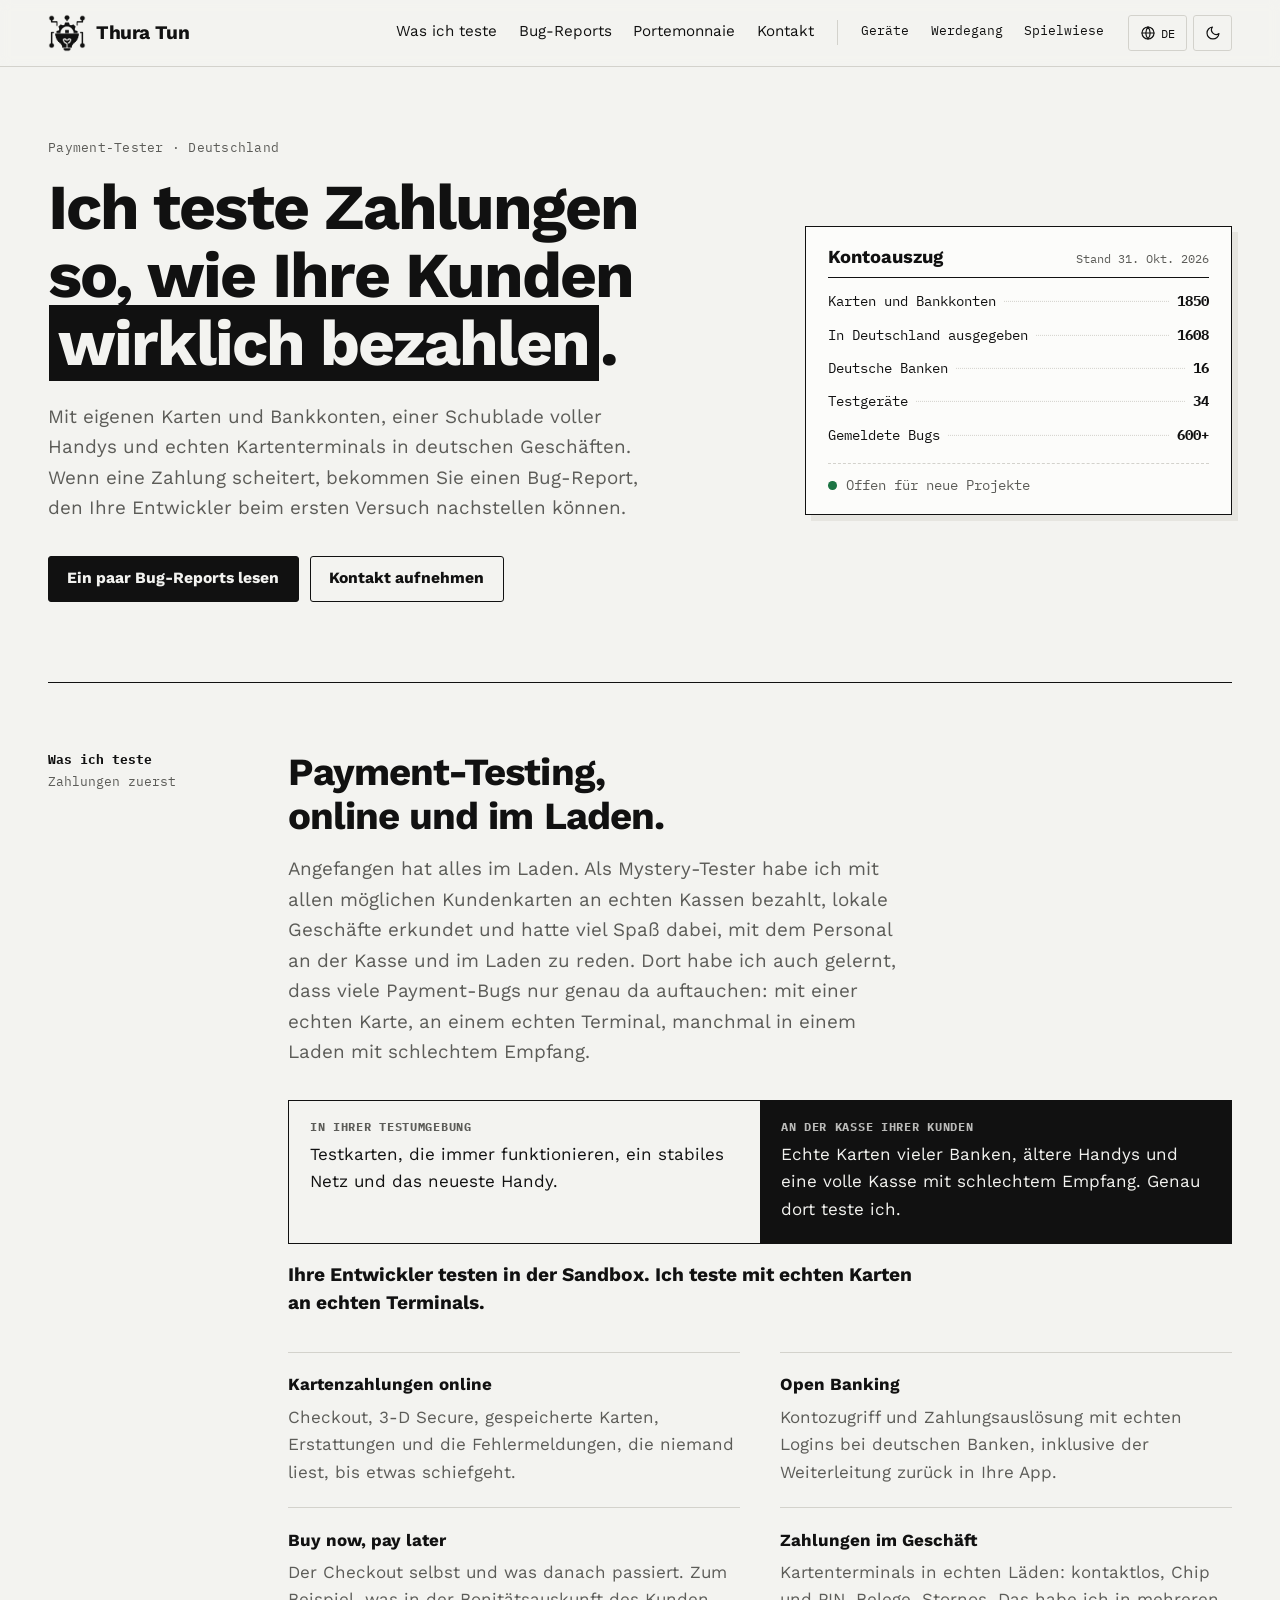
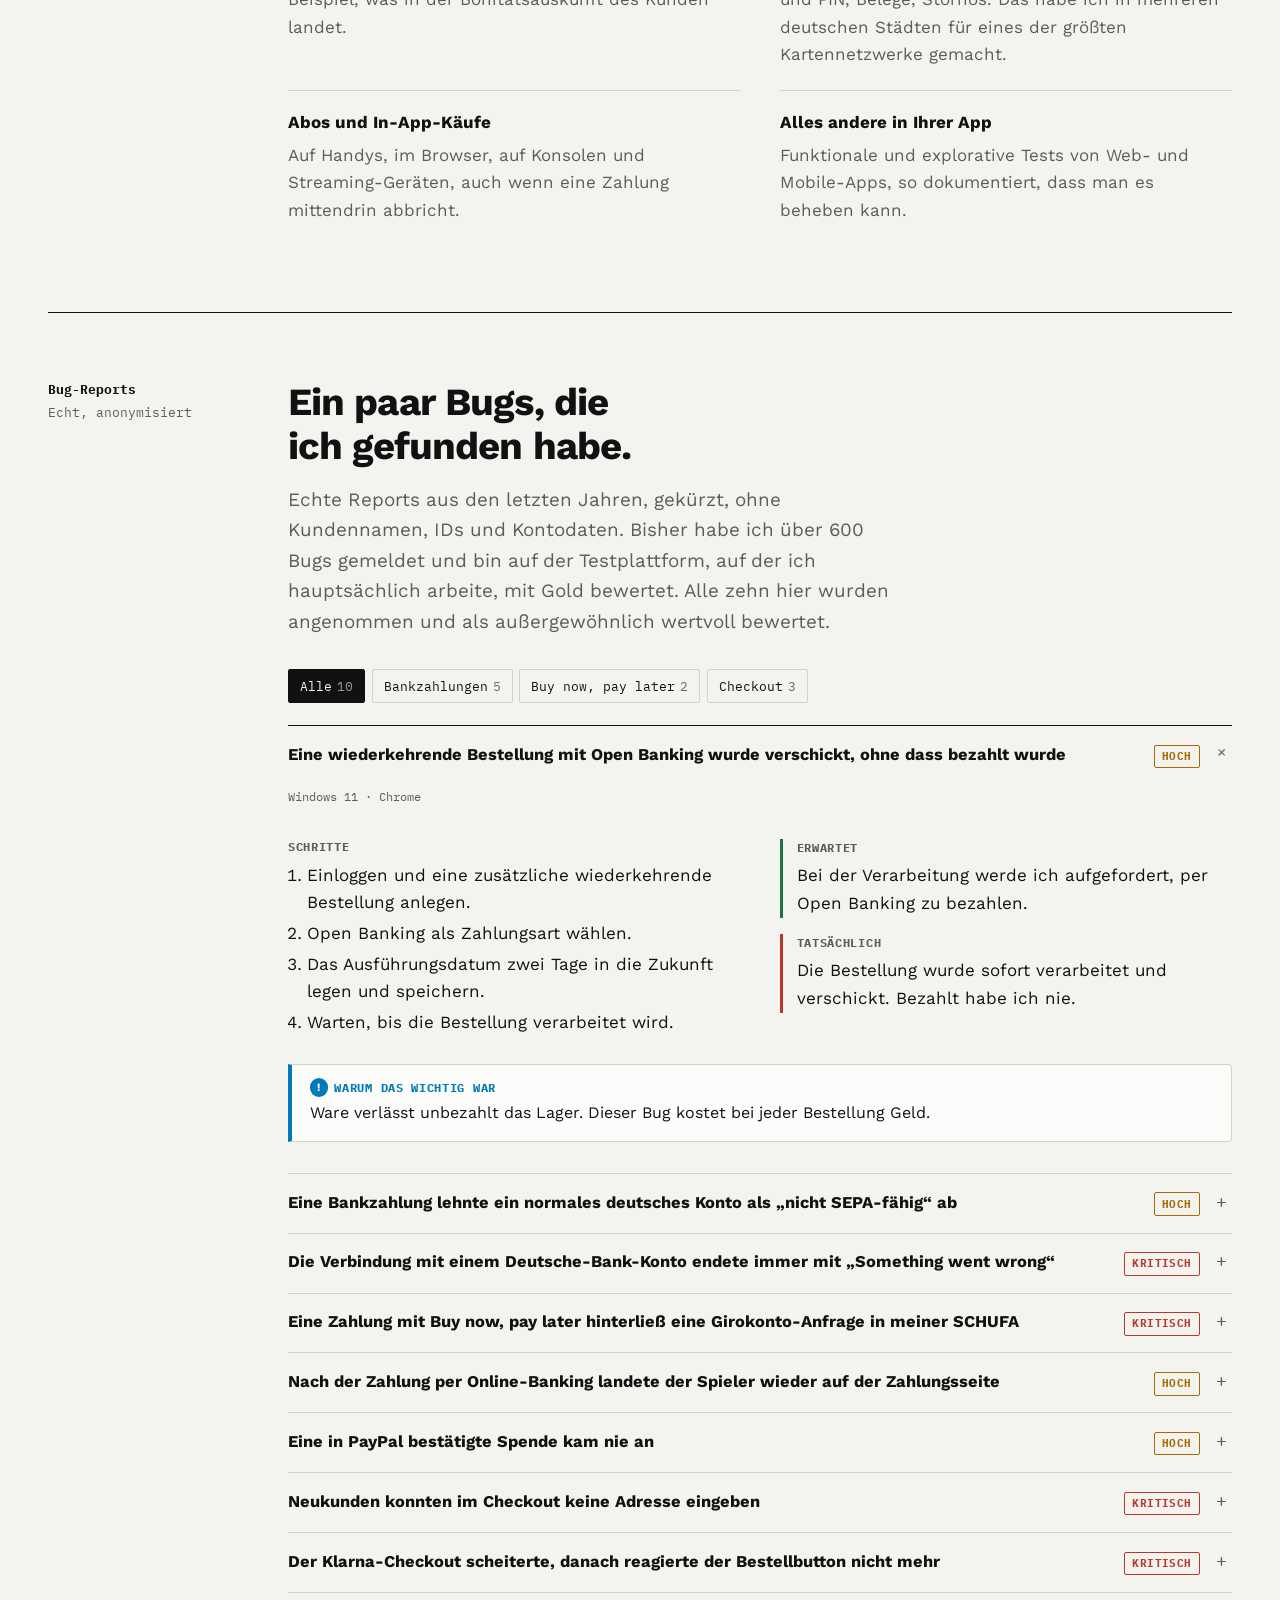
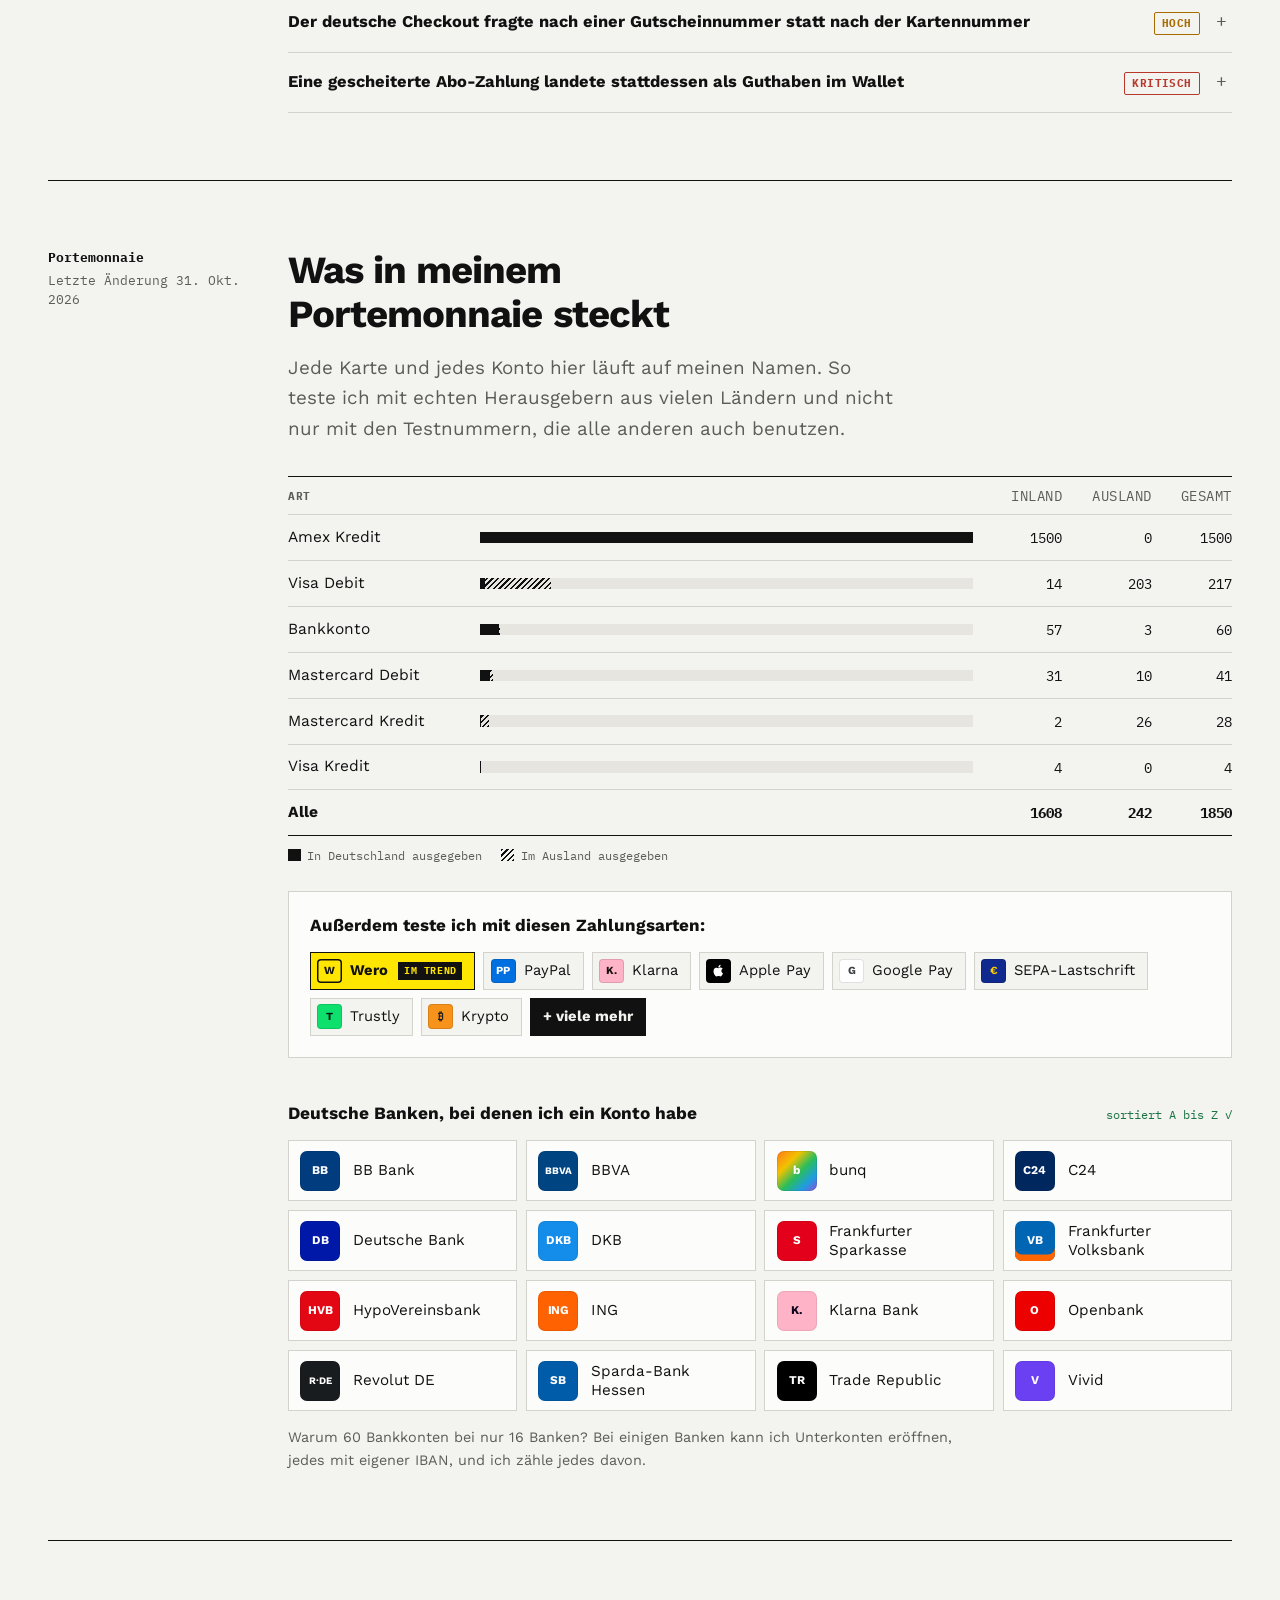
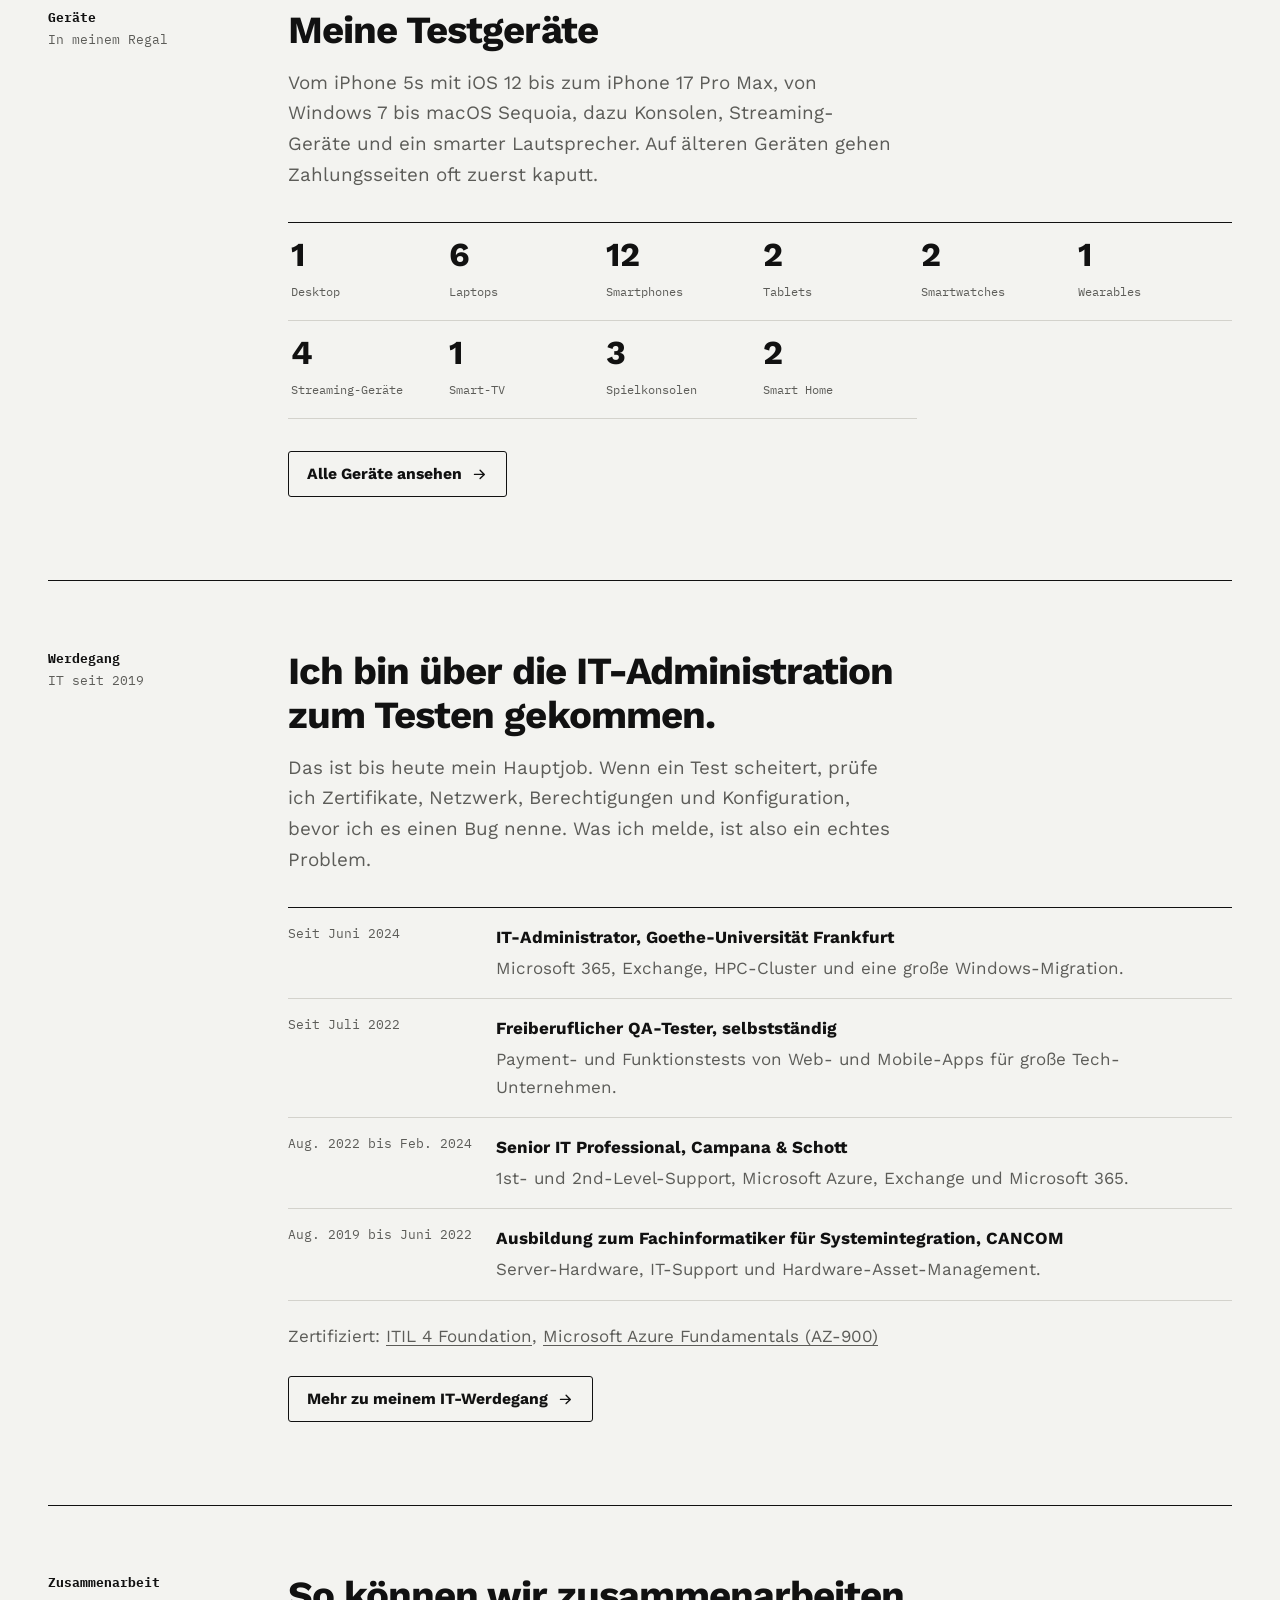
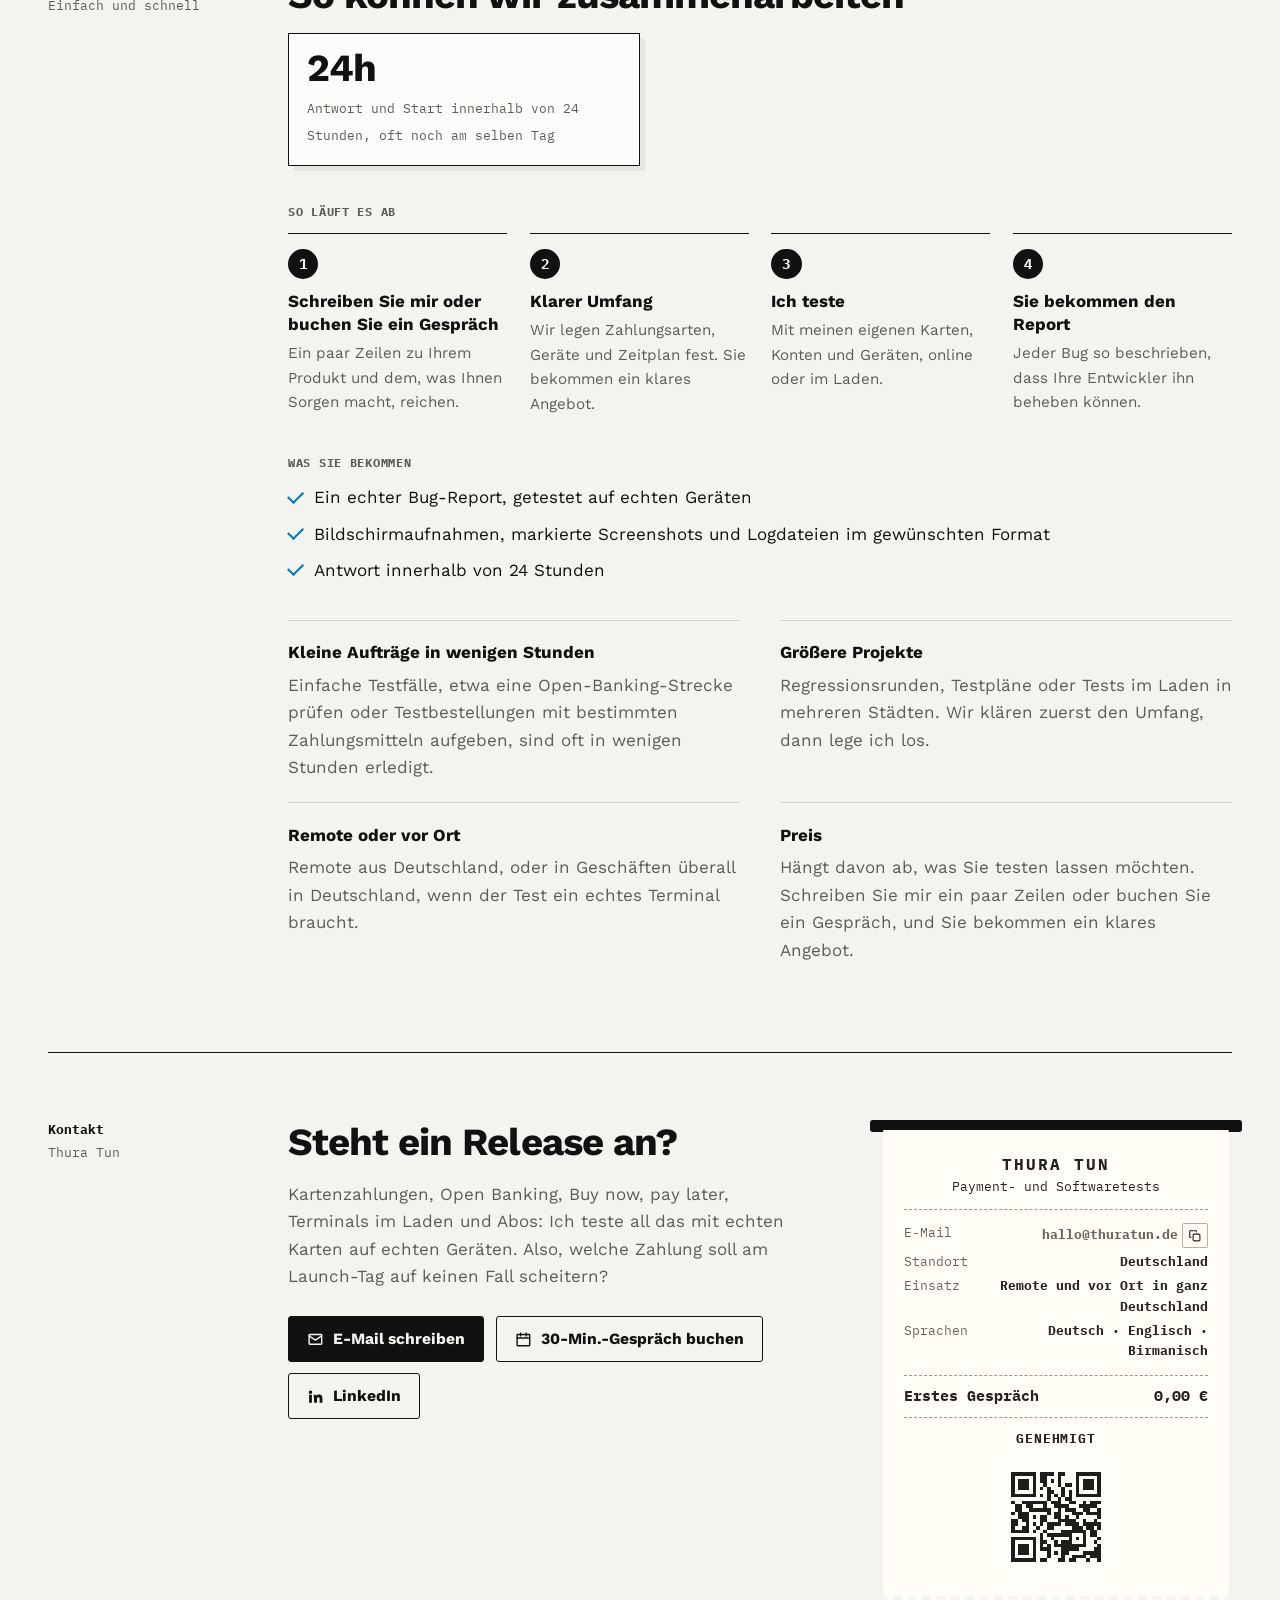
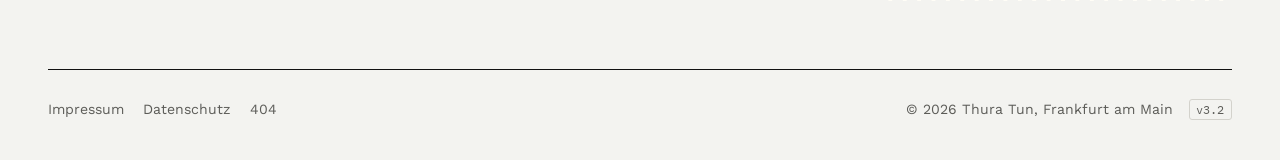
==== commit 6e58458a: "v3.2" ====
--- a/de/index.html
+++ b/de/index.html
@@ -251,7 +251,7 @@
 
 /* wallet */
 .wt{border-top:1.5px solid var(--ink);margin-bottom:1.2rem}
-.wt-r{display:grid;grid-template-columns:11rem minmax(0,1fr) 3.2rem 3.6rem 3.6rem;gap:1rem;align-items:center;padding:.62rem 0;border-bottom:1px solid var(--line);font-size:.97rem}
+.wt-r{display:grid;grid-template-columns:11rem minmax(0,1fr) 4.6rem 4.6rem 4rem;gap:1rem;align-items:center;padding:.62rem 0;border-bottom:1px solid var(--line);font-size:.97rem}
 .wt-r.hd2{font:600 .7rem var(--mono);text-transform:uppercase;letter-spacing:.05em;color:var(--muted);padding:.55rem 0}
 .wt-r.tot{border-bottom:1.5px solid var(--ink);font-weight:700}
 .wt-r .n{text-align:right;font:500 .9rem var(--mono)}
@@ -571,7 +571,7 @@
       wType:'Type',wDE:'Germany',wAb:'Abroad',wTot:'Total',wSum:'All',lgDE:'Issued in Germany',lgAb:'Issued abroad',upd:'Last change {d}',sorting:'sorting A to Z',sorted:'sorted A to Z ✓',bankA:'Bank Account',more:'+ many more',hot:'trending',bknote:'Why {a} bank accounts at only {b} banks? Some banks let me open sub-accounts, each with its own IBAN, and I count every one of them.'},
     de:{title:'Thura Tun | Payment-Tester in Deutschland (Frankfurt)',desc:'Freiberuflicher Payment-Tester in Frankfurt. Tests für Online-Zahlungen, Open Banking, BNPL und Zahlungen im Geschäft, mit über 350 eigenen Karten und Konten und über 30 Geräten.',
       fltA:'Bug-Reports filtern',all:'Alle',steps:'Schritte',exp:'Erwartet',act:'Tatsächlich',why:'Warum das wichtig war',stamp:'ANGENOMMEN',stampS:'außergewöhnlich wertvoll',crit:'Kritisch',high:'Hoch',
-      wType:'Art',wDE:'Deutschland',wAb:'Ausland',wTot:'Gesamt',wSum:'Alle',lgDE:'In Deutschland ausgegeben',lgAb:'Im Ausland ausgegeben',upd:'Letzte Änderung {d}',sorting:'sortiere A bis Z',sorted:'sortiert A bis Z ✓',bankA:'Bankkonto',more:'+ viele mehr',hot:'im Trend',bknote:'Warum {a} Bankkonten bei nur {b} Banken? Bei einigen Banken kann ich Unterkonten eröffnen, jedes mit eigener IBAN, und ich zähle jedes davon.'},
+      wType:'Art',wDE:'Inland',wAb:'Ausland',wTot:'Gesamt',wSum:'Alle',lgDE:'In Deutschland ausgegeben',lgAb:'Im Ausland ausgegeben',upd:'Letzte Änderung {d}',sorting:'sortiere A bis Z',sorted:'sortiert A bis Z ✓',bankA:'Bankkonto',more:'+ viele mehr',hot:'im Trend',bknote:'Warum {a} Bankkonten bei nur {b} Banken? Bei einigen Banken kann ich Unterkonten eröffnen, jedes mit eigener IBAN, und ich zähle jedes davon.'},
     my:{title:'Thura Tun | ဂျာမနီ (Frankfurt) ရှိ Payment Tester',desc:'Frankfurt ရှိ freelance payment tester။ ကိုယ်ပိုင်ကတ်နဲ့ အကောင့် 350 ကျော်၊ စက် 30 ကျော်ဖြင့် online၊ open banking၊ BNPL နဲ့ ဆိုင်တွင်း payment testing။',
       fltA:'Bug report စစ်ထုတ်ရန်',all:'အားလုံး',steps:'အဆင့်များ',exp:'မျှော်လင့်ထားသည်',act:'တကယ်ဖြစ်ခဲ့သည်',why:'ဘာကြောင့် အရေးကြီးလဲ',stamp:'APPROVED',stampS:'exceptionally valuable',crit:'Critical',high:'High',
       wType:'အမျိုးအစား',wDE:'ဂျာမနီ',wAb:'နိုင်ငံခြား',wTot:'စုစုပေါင်း',wSum:'အားလုံး',lgDE:'ဂျာမနီထုတ်',lgAb:'နိုင်ငံခြားထုတ်',upd:'နောက်ဆုံးပြင်ဆင်ချိန် {d}',sorting:'A မှ Z စီနေသည်',sorted:'A မှ Z စီပြီး ✓',bankA:'ဘဏ်အကောင့်',more:'+ အများအပြား',hot:'ခေတ်စား',bknote:'ဘဏ် {b} ခုမှာ ဘဏ်အကောင့် {a} ခု ဘာကြောင့်ရှိလဲ? ဘဏ်တချို့မှာ ကိုယ်ပိုင် IBAN ပါတဲ့ sub-account တွေ ဖွင့်လို့ရပြီး တစ်ခုချင်းစီကို ရေတွက်ထားလို့ပါ။'}
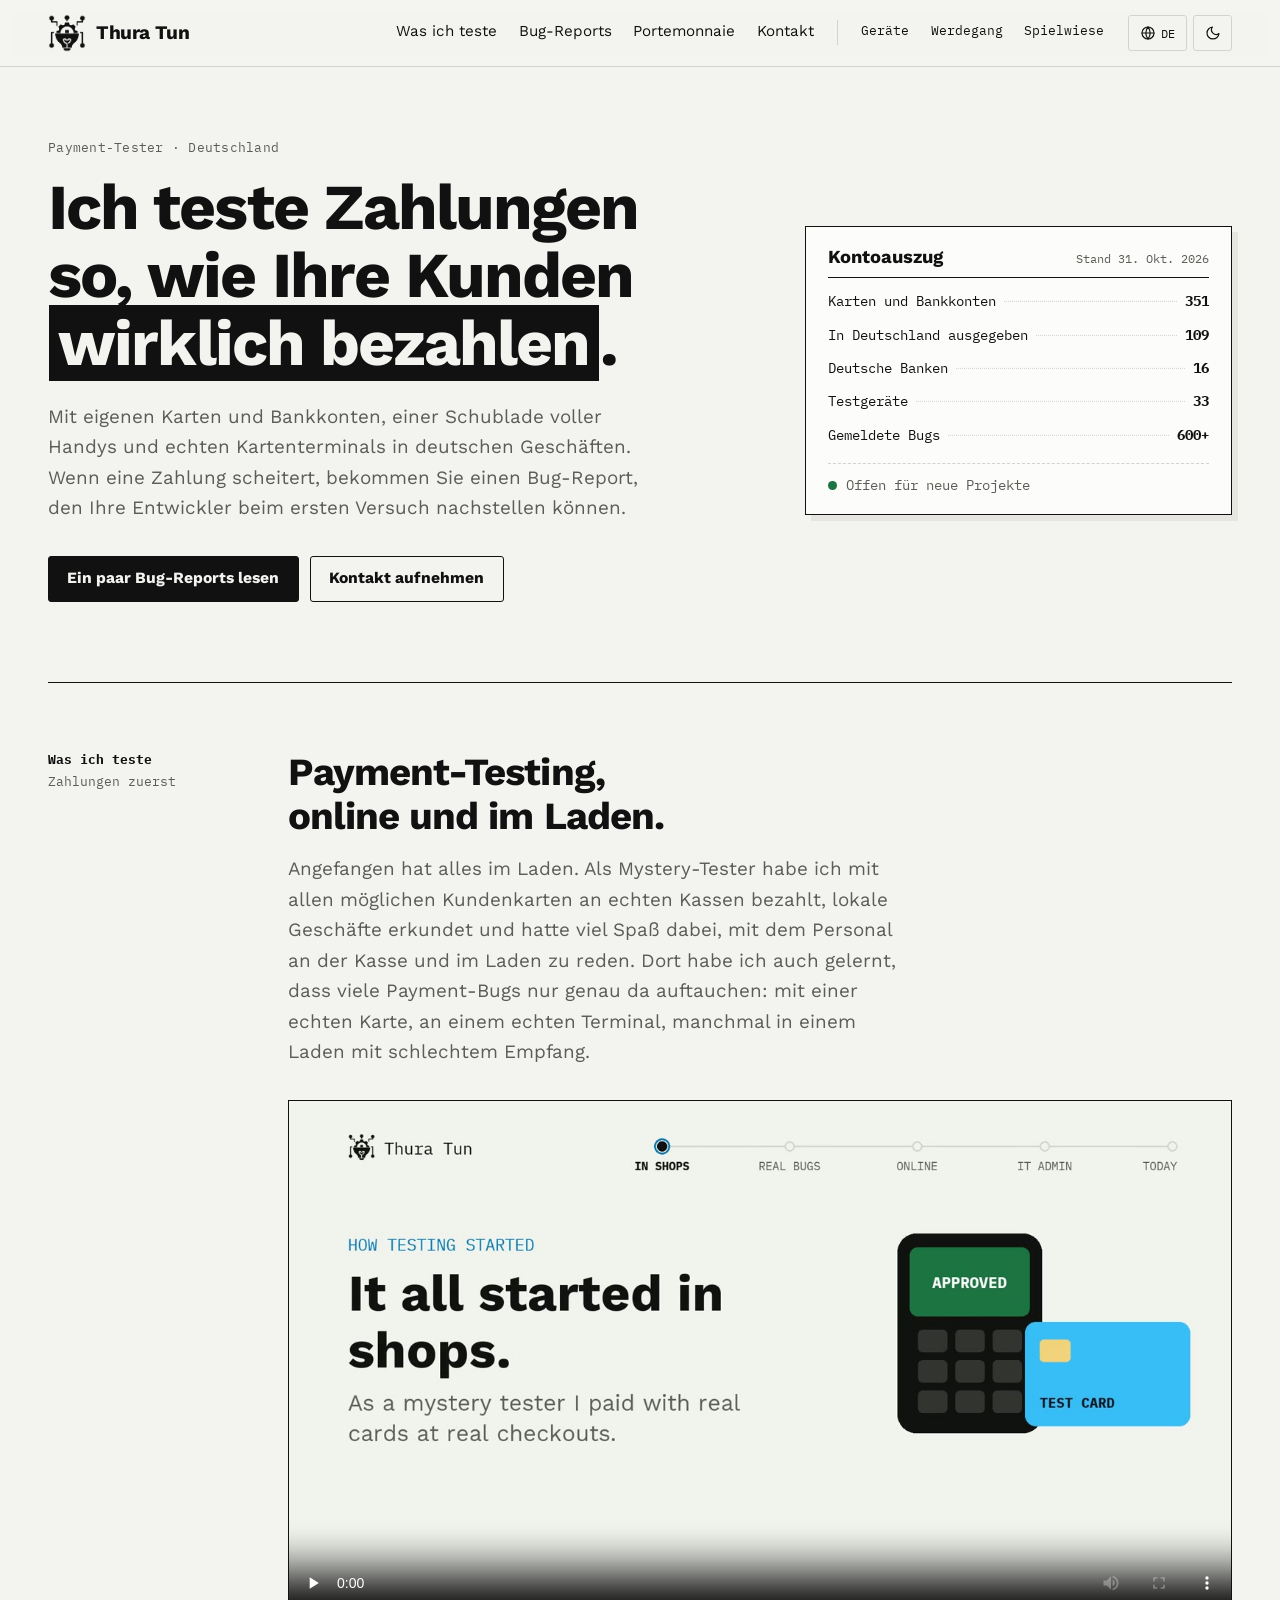
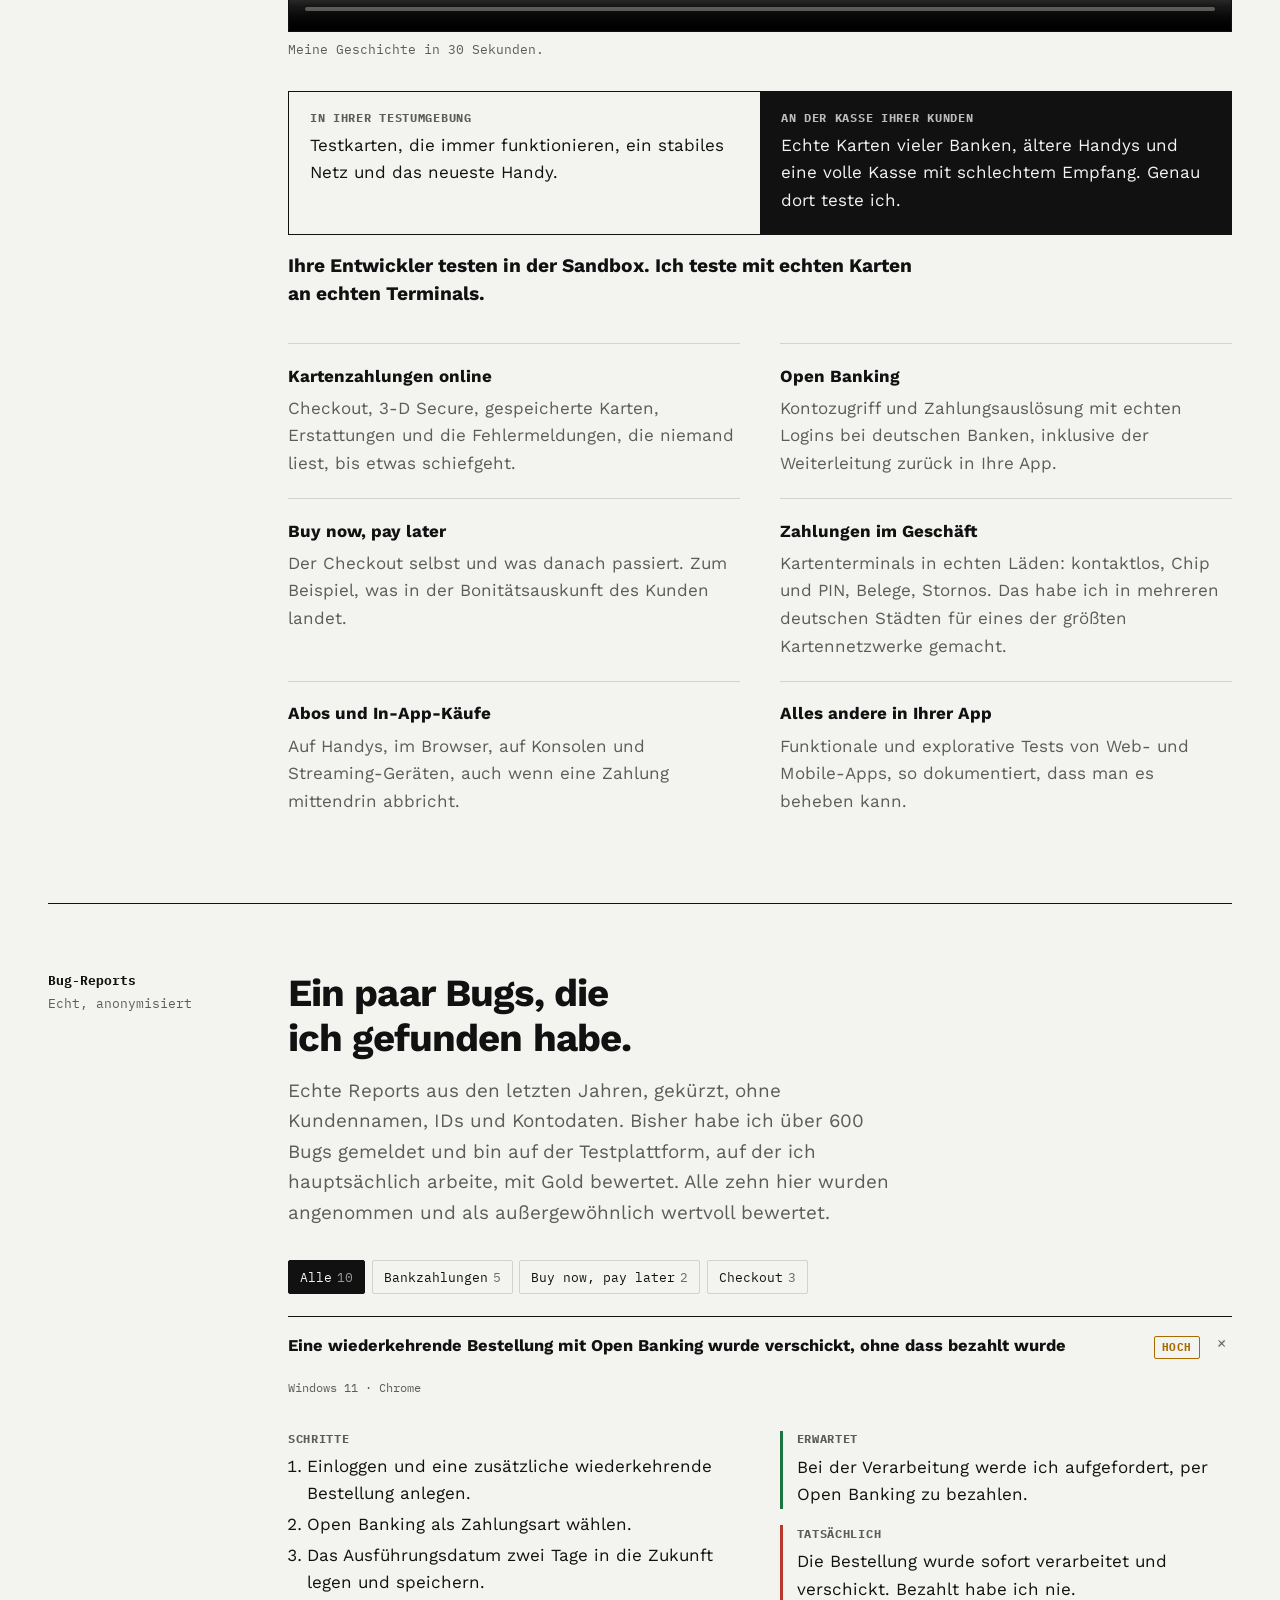
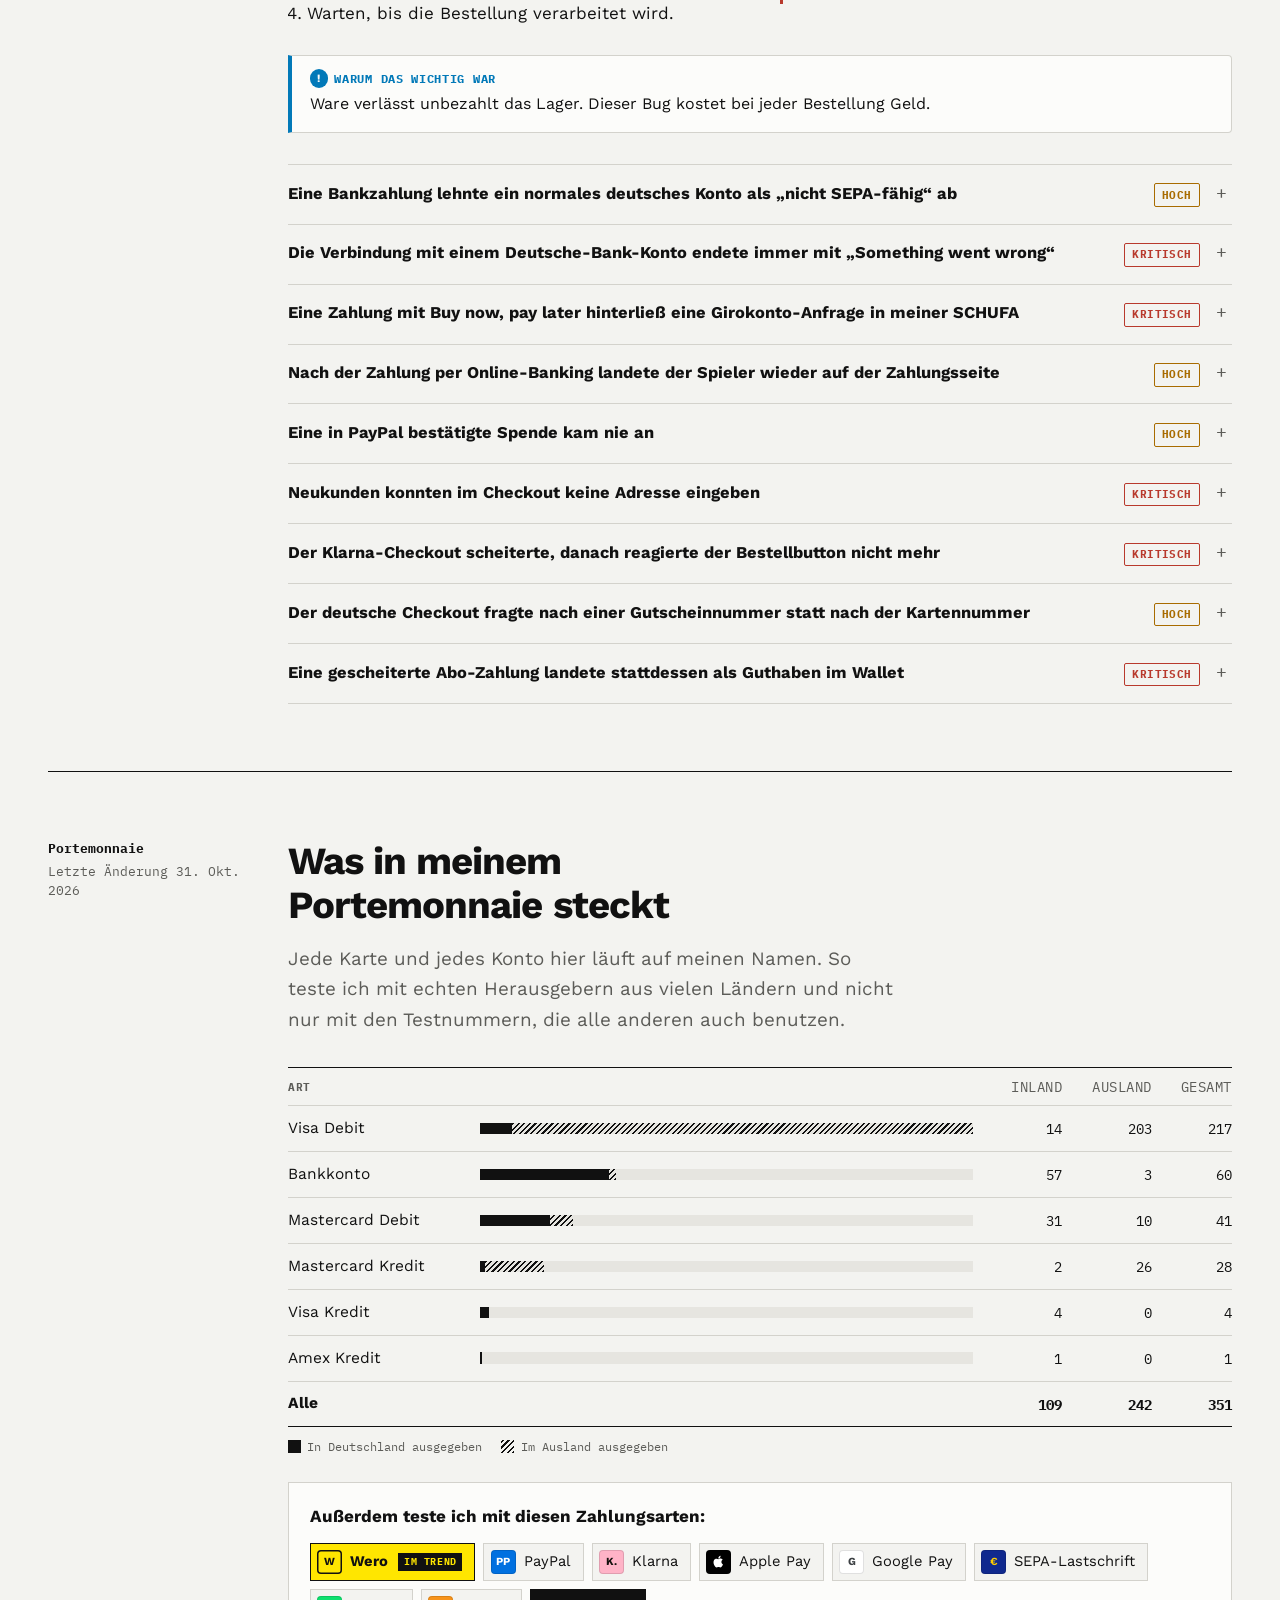
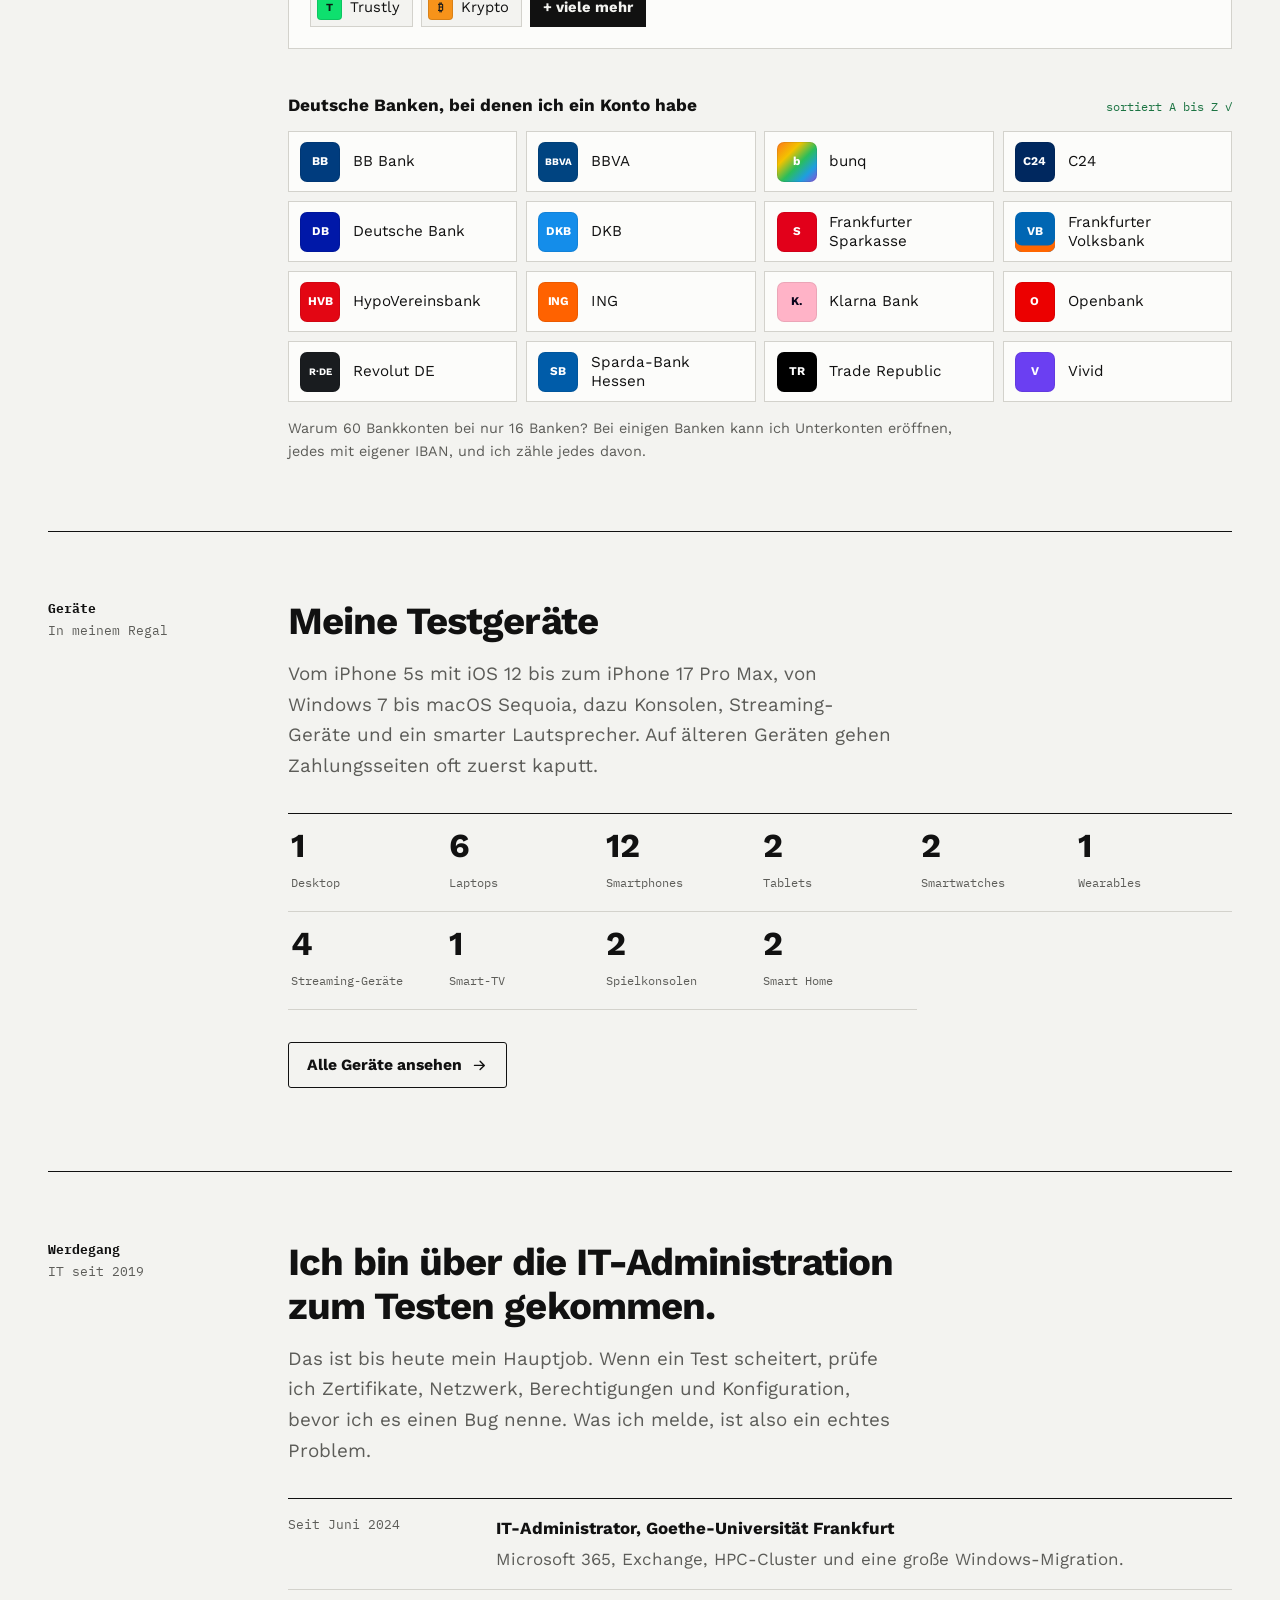
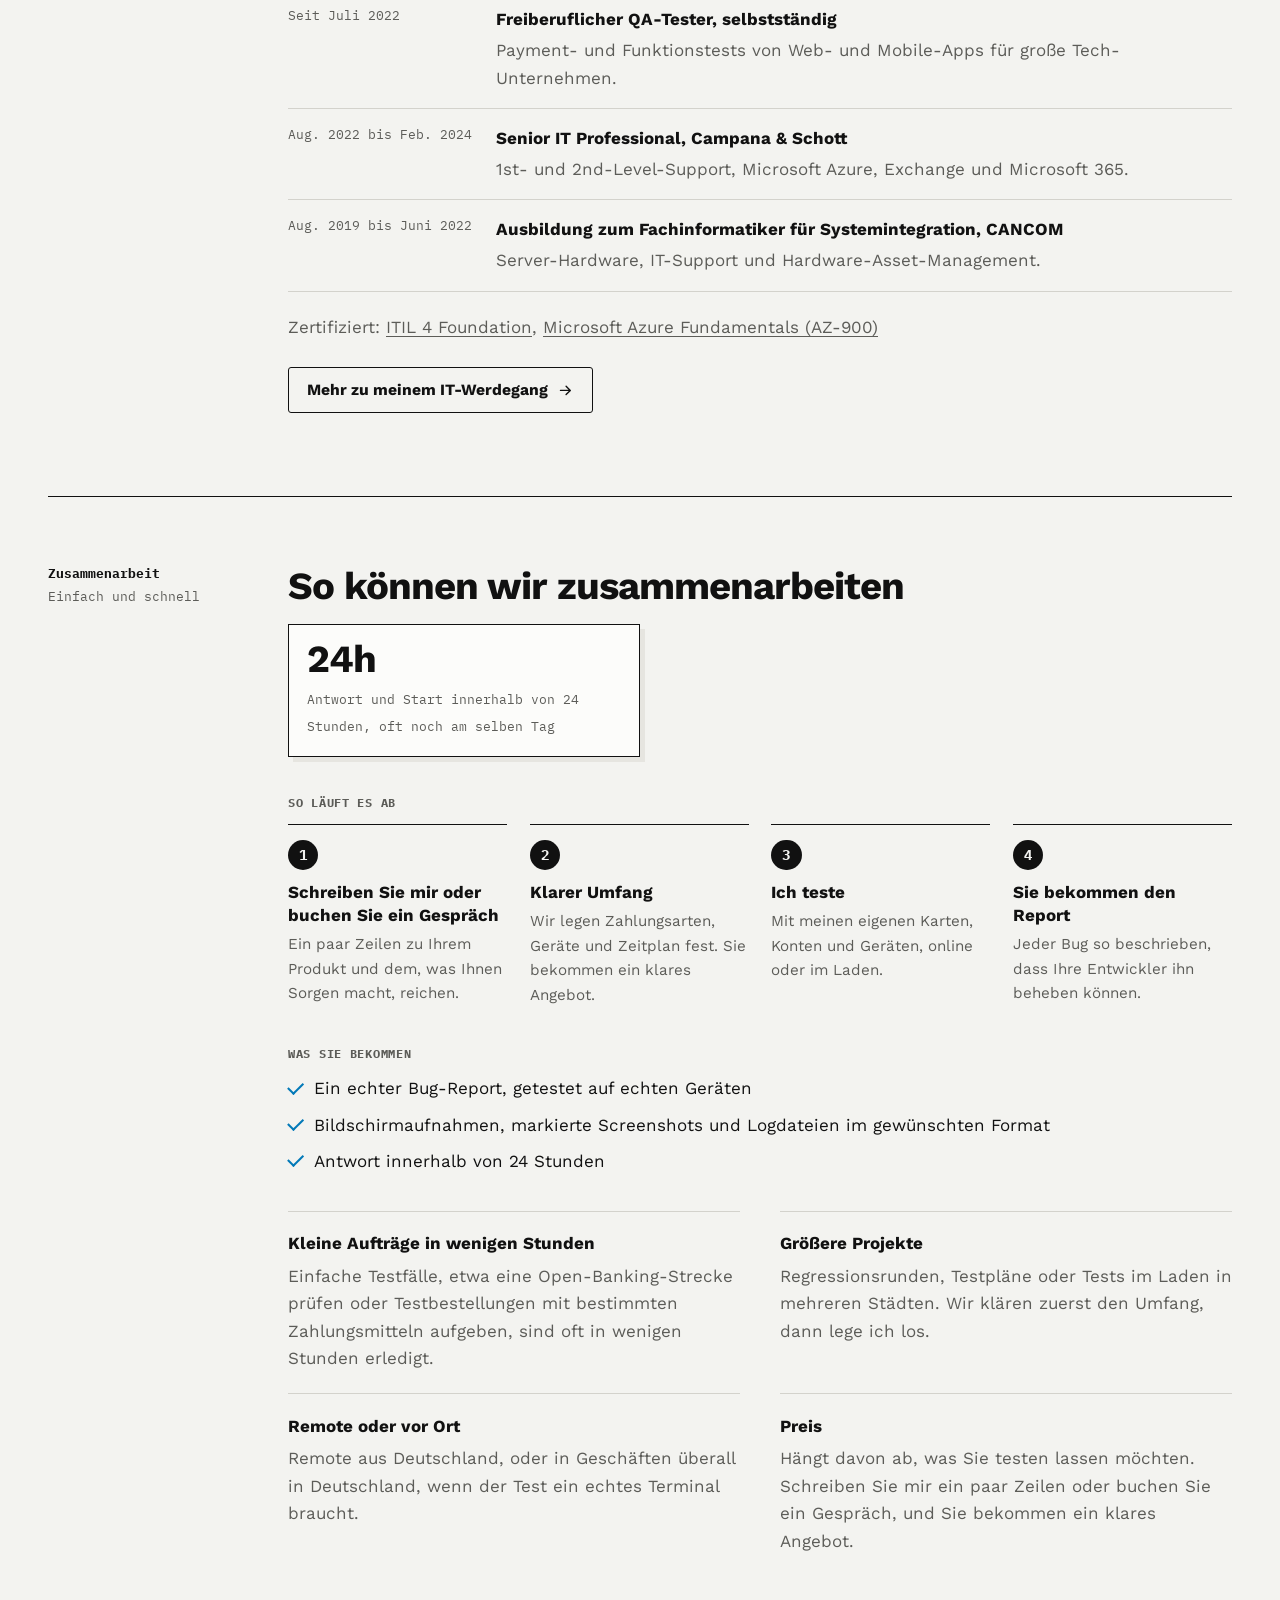
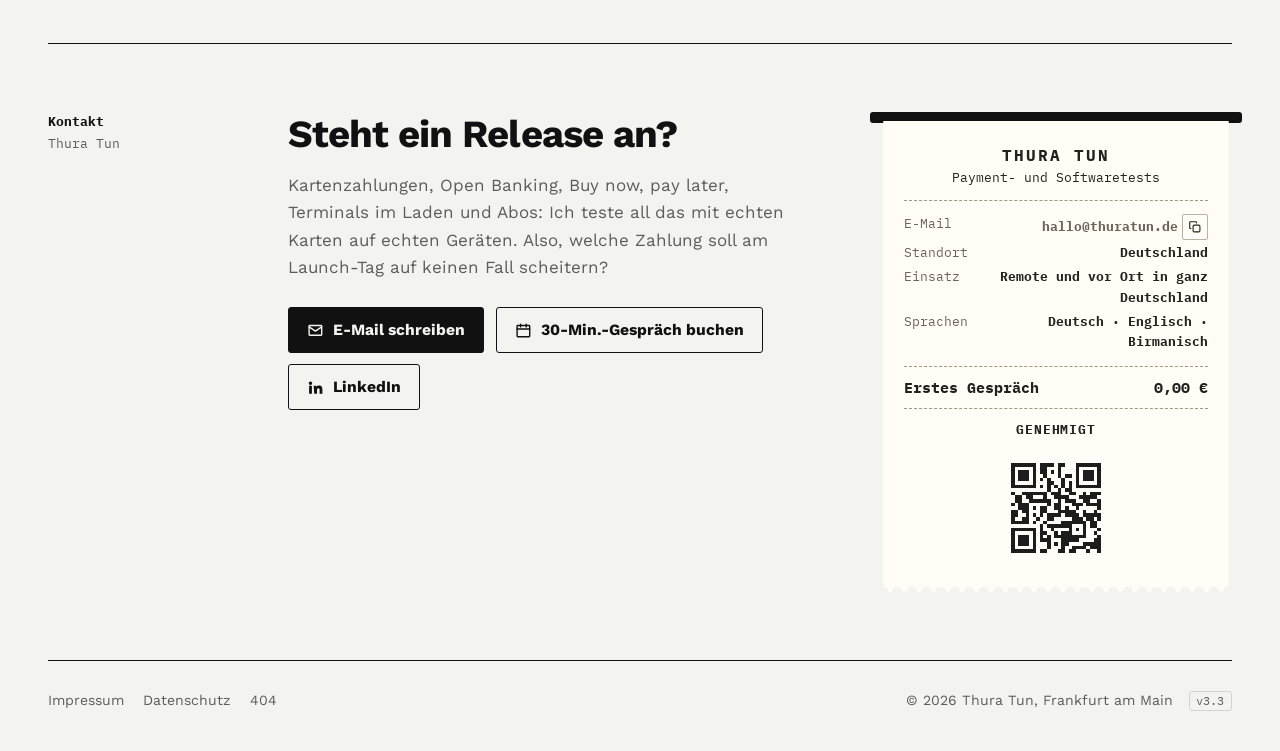
==== commit 8f4c8b6b: "v3.3 Video, reduced motion fix, files organized into folders" ====
--- a/de/index.html
+++ b/de/index.html
@@ -16,12 +16,12 @@
 <meta content="https://thuratun.de/de/" property="og:url"/>
 <meta content="Thura Tun | Payment-Tester in Deutschland (Frankfurt)" property="og:title"/>
 <meta content="Freiberuflicher Payment-Tester in Frankfurt. Tests für Online-Zahlungen, Open Banking, BNPL und Zahlungen im Geschäft, mit über 350 eigenen Karten und Konten und über 30 Geräten." property="og:description"/>
-<meta content="https://thuratun.de/og-image.png?v=9" property="og:image"/>
+<meta content="https://thuratun.de/assets/og-image.png?v=9" property="og:image"/>
 <meta content="1200" property="og:image:width"/>
 <meta content="630" property="og:image:height"/>
 <meta content="Thura Tun, payment tester in Frankfurt" property="og:image:alt"/>
 <meta content="summary_large_image" name="twitter:card"/>
-<meta content="https://thuratun.de/og-image.png?v=9" name="twitter:image"/>
+<meta content="https://thuratun.de/assets/og-image.png?v=9" name="twitter:image"/>
 <meta content="de_DE" property="og:locale"/>
 <meta content="en_GB" property="og:locale:alternate"/>
 <script type="application/ld+json">{"@context": "https://schema.org", "@type": "ProfessionalService", "name": "Thura Tun, Payment Tester", "description": "Freelance payment tester in Frankfurt, Germany. Online, open banking, BNPL and in-store payment testing with 350+ own cards and bank accounts and 30+ devices.", "url": "https://thuratun.de/", "address": {"@type": "PostalAddress", "addressLocality": "Frankfurt am Main", "addressRegion": "Hessen", "addressCountry": "DE"}, "areaServed": {"@type": "Country", "name": "Germany"}, "serviceType": ["Payment testing", "Open banking testing", "In-store payment testing", "Mobile app testing", "Web testing"], "founder": {"@type": "Person", "name": "Thura Tun", "jobTitle": "Payment Tester", "url": "https://thuratun.de/", "sameAs": ["https://www.linkedin.com/in/tunthura/"], "knowsLanguage": ["de", "en", "my"], "hasCredential": [{"@type": "EducationalOccupationalCredential", "name": "ITIL 4 Foundation"}, {"@type": "EducationalOccupationalCredential", "name": "Microsoft Certified: Azure Fundamentals (AZ-900)", "url": "https://www.credly.com/badges/9dc0fa04-e932-4269-af0b-c82157c03073"}]}}</script>
@@ -29,11 +29,11 @@
 <meta content="#0E0E0E" media="(prefers-color-scheme: dark)" name="theme-color"/>
 <link href="[data-uri]" rel="icon" type="image/png"/>
 <link href="[data-uri]" rel="apple-touch-icon"/>
-<link as="font" crossorigin="" href="fonts/WorkSans-Regular.woff" rel="preload" type="font/woff"/>
-<link href="fonts.css" rel="stylesheet"/>
+<link as="font" crossorigin="" href="assets/fonts/WorkSans-Regular.woff" rel="preload" type="font/woff"/>
+<link href="assets/fonts.css" rel="stylesheet"/>
 <script data-website-id="a2760b34-6fcb-44bb-a17a-fbfdb37f8c8f" defer="" src="https://cloud.umami.is/script.js"></script>
 <style>
-:root{--mi:url([data-uri]);--mf:url([data-uri])}
+:root{--mi:url([data-uri]);--mf:url([data-uri])}
 .mk-i{--m:var(--mi)}.mk-f{--m:var(--mf)}
 :root{
   --bg:#F3F3F0;--paper:#FCFCFA;--ink:#111111;--muted:#5C5C58;--line:#D3D2CC;--line2:#E6E5E0;
@@ -186,7 +186,7 @@
 .back:hover{color:var(--ink)}
 .back svg{width:.95rem;height:.95rem}
 
-@media (prefers-reduced-motion:reduce){*,*::before,*::after{animation-duration:.01ms!important;animation-delay:0s!important;transition-duration:.01ms!important;transition-delay:0s!important}}
+@media (prefers-reduced-motion:reduce){*,*::before,*::after{animation-duration:.01ms!important;animation-delay:0s!important;animation-iteration-count:1!important;transition-duration:.01ms!important;transition-delay:0s!important}}
 @media print{.hd,.tl,.ft nav{display:none}}
 
 .ver{font:500 .72rem/1 var(--mono);color:var(--muted);border:1px solid var(--line);border-radius:3px;padding:.22rem .42rem}
@@ -333,6 +333,7 @@
 @media (max-width:60rem){.steps{grid-template-columns:1fr 1fr}}
 @media (max-width:40rem){.steps{grid-template-columns:1fr}.prom{max-width:none}.prom b{font-size:2rem}}
 @media (max-width:40rem){.svc.wk{grid-template-columns:1fr}}
+.story{margin:0 0 2rem}.story video{display:block;width:100%;height:auto;border:1.5px solid var(--ink);background:var(--paper)}.story figcaption{font:500 .8rem/1.5 var(--mono);color:var(--muted);margin-top:.5rem}
 </style>
 <script>(function(d){d.className+=' js';try{var t=localStorage.getItem('theme');if(t)d.dataset.theme=t}catch(e){}})(document.documentElement)</script>
 </head>
@@ -373,6 +374,10 @@
 <div>
 <h2 data-i18n="s1.h">Payment-Testing, online und im Laden.</h2>
 <p class="lead" data-i18n="s1.p">Angefangen hat alles im Laden. Als Mystery-Tester habe ich mit allen möglichen Kundenkarten an echten Kassen bezahlt, lokale Geschäfte erkundet und hatte viel Spaß dabei, mit dem Personal an der Kasse und im Laden zu reden. Dort habe ich auch gelernt, dass viele Payment-Bugs nur genau da auftauchen: mit einer echten Karte, an einem echten Terminal, manchmal in einem Laden mit schlechtem Empfang.</p>
+<figure class="story">
+<video aria-labelledby="storyc" controls="" height="1080" playsinline="" poster="assets/journey-poster.jpg" preload="none" width="1920"><source src="assets/journey.mp4" type="video/mp4"/></video>
+<figcaption data-i18n="vid.c" id="storyc">Meine Geschichte in 30 Sekunden.</figcaption>
+</figure>
 <div class="gap">
 <div><b data-i18n="g1.h">In Ihrer Testumgebung</b><p data-i18n="g1.p">Testkarten, die immer funktionieren, ein stabiles Netz und das neueste Handy.</p></div>
 <div class="gap-me"><b data-i18n="g2.h">An der Kasse Ihrer Kunden</b><p data-i18n="g2.p">Echte Karten vieler Banken, ältere Handys und eine volle Kasse mit schlechtem Empfang. Genau dort teste ich.</p></div>
@@ -429,7 +434,7 @@
 <li><span class="tl-d" data-i18n="t3.d">Aug. 2022 bis Feb. 2024</span><div><b data-i18n="t3.h">Senior IT Professional, Campana &amp; Schott</b><p data-i18n="t3.p">1st- und 2nd-Level-Support, Microsoft Azure, Exchange und Microsoft 365.</p></div></li>
 <li><span class="tl-d" data-i18n="t4.d">Aug. 2019 bis Juni 2022</span><div><b data-i18n="t4.h">Ausbildung zum Fachinformatiker für Systemintegration, CANCOM</b><p data-i18n="t4.p">Server-Hardware, IT-Support und Hardware-Asset-Management.</p></div></li>
 </ol>
-<p class="certs"><span data-i18n="s5.c">Zertifiziert:</span> <a href="itil4-certificate.pdf" rel="noopener" target="_blank">ITIL 4 Foundation</a>, <a href="https://www.credly.com/badges/9dc0fa04-e932-4269-af0b-c82157c03073" rel="noopener" target="_blank">Microsoft Azure Fundamentals (AZ-900)</a></p>
+<p class="certs"><span data-i18n="s5.c">Zertifiziert:</span> <a href="docs/itil4-certificate.pdf" rel="noopener" target="_blank">ITIL 4 Foundation</a>, <a href="https://www.credly.com/badges/9dc0fa04-e932-4269-af0b-c82157c03073" rel="noopener" target="_blank">Microsoft Azure Fundamentals (AZ-900)</a></p>
 <p><a class="btn" data-page="de/it-admin.html" href="de/it-admin"><span data-i18n="s5.b">Mehr zu meinem IT-Werdegang</span><svg aria-hidden="true" fill="none" stroke="currentColor" stroke-linecap="round" stroke-linejoin="round" stroke-width="2" viewbox="0 0 24 24"><path d="M5 12h14M13 6l6 6-6 6"></path></svg></a></p>
 </div>
 </section>
@@ -492,7 +497,7 @@
 <div class="w">
 <footer class="ft">
 <nav aria-label="Footer"><a data-page="impressum.html" href="impressum">Impressum</a><a data-page="datenschutz.html" href="datenschutz">Datenschutz</a><a data-page="404.html" href="404">404</a></nav>
-<div class="ft-l"><span data-i18n="ft.c">© 2026 Thura Tun, Frankfurt am Main</span><span class="ver" title="Website version">v3.2</span></div>
+<div class="ft-l"><span data-i18n="ft.c">© 2026 Thura Tun, Frankfurt am Main</span><span class="ver" title="Website version">v3.3</span></div>
 </footer>
 </div>
 <script>
@@ -507,7 +512,7 @@
     'h.p':'Mit eigenen Karten und Bankkonten, einer Schublade voller Handys und echten Kartenterminals in deutschen Geschäften. Wenn eine Zahlung scheitert, bekommen Sie einen Bug-Report, den Ihre Entwickler beim ersten Versuch nachstellen können.',
     'h.b1':'Ein paar Bug-Reports lesen','h.b2':'Kontakt aufnehmen',
     'st.h':'Kontoauszug','st.asof':'Stand','st.r1':'Karten und Bankkonten','st.r2':'In Deutschland ausgegeben','st.r3':'Deutsche Banken','st.r4':'Testgeräte','st.r5':'Gemeldete Bugs','st.ft':'Offen für neue Projekte',
-    's1.l':'Was ich teste','s1.n':'Zahlungen zuerst','s1.h':'Payment-Testing, online und im Laden.',
+    's1.l':'Was ich teste','s1.n':'Zahlungen zuerst','s1.h':'Payment-Testing, online und im Laden.','vid.c':'Meine Geschichte in 30 Sekunden.',
     's1.p':'Angefangen hat alles im Laden. Als Mystery-Tester habe ich mit allen möglichen Kundenkarten an echten Kassen bezahlt, lokale Geschäfte erkundet und hatte viel Spaß dabei, mit dem Personal an der Kasse und im Laden zu reden. Dort habe ich auch gelernt, dass viele Payment-Bugs nur genau da auftauchen: mit einer echten Karte, an einem echten Terminal, manchmal in einem Laden mit schlechtem Empfang.',
     'sv1.h':'Kartenzahlungen online','sv1.p':'Checkout, 3-D Secure, gespeicherte Karten, Erstattungen und die Fehlermeldungen, die niemand liest, bis etwas schiefgeht.',
     'sv2.h':'Open Banking','sv2.p':'Kontozugriff und Zahlungsauslösung mit echten Logins bei deutschen Banken, inklusive der Weiterleitung zurück in Ihre App.',
@@ -540,7 +545,7 @@
     'h.p':'ကိုယ်ပိုင် ကတ်နဲ့ ဘဏ်အကောင့်တွေ၊ ဖုန်းအများကြီးနဲ့ ဂျာမနီက ဆိုင်တွေမှာရှိတဲ့ တကယ့်ကတ်စက်တွေနဲ့ စမ်းသပ်ပါတယ်။ ငွေပေးချေမှု ပျက်ရင် developer တွေ ပထမအကြိမ်မှာတင် ပြန်လုပ်ကြည့်နိုင်တဲ့ bug report ကို ရမှာပါ။',
     'h.b1':'Bug report အချို့ ဖတ်ရန်','h.b2':'ဆက်သွယ်ရန်',
     'st.h':'စာရင်းရှင်းတမ်း','st.asof':'ရက်စွဲ','st.r1':'ကတ်နဲ့ ဘဏ်အကောင့်','st.r2':'ဂျာမနီထုတ်','st.r3':'ဂျာမန်ဘဏ်','st.r4':'စမ်းသပ်စက်','st.r5':'Report လုပ်ခဲ့သော bug','st.ft':'ပရောဂျက်အသစ် လက်ခံနေပါတယ်',
-    's1.l':'စမ်းသပ်သည့်အရာ','s1.n':'Payment ဦးစားပေး','s1.h':'Payment testing၊ အွန်လိုင်းနဲ့ ဆိုင်ထဲမှာ။',
+    's1.l':'စမ်းသပ်သည့်အရာ','s1.n':'Payment ဦးစားပေး','s1.h':'Payment testing၊ အွန်လိုင်းနဲ့ ဆိုင်ထဲမှာ။','vid.c':'စက္ကန့် 30 အတွင်း ကိုယ့်ဇာတ်ကြောင်း။',
     's1.p':'အားလုံးက ဆိုင်တွေကနေ စခဲ့တာပါ။ Mystery tester အနေနဲ့ ဖောက်သည်ပေးတဲ့ ကတ်အမျိုးမျိုးနဲ့ တကယ့်ကောင်တာတွေမှာ ငွေချေခဲ့ပြီး ဒေသခံဆိုင်တွေကို လှည့်လည်ကာ ငွေကိုင်တွေ၊ ဆိုင်ဝန်ထမ်းတွေနဲ့ စကားပြောရတာ အရမ်းပျော်ခဲ့ပါတယ်။ Payment bug အများအပြားဟာ အဲဒီမှာပဲ ပေါ်လာတတ်တယ်ဆိုတာလည်း အဲဒီကနေ သိခဲ့ရပါတယ်: တကယ့်ကတ်၊ တကယ့်စက်၊ တခါတလေ ဖုန်းလိုင်းမကောင်းတဲ့ ဆိုင်ထဲမှာ။',
     'sv1.h':'အွန်လိုင်း ကတ်ငွေပေးချေမှု','sv1.p':'Checkout၊ 3-D Secure၊ သိမ်းထားတဲ့ ကတ်၊ ငွေပြန်အမ်းခြင်းနဲ့ တစ်ခုခုမှားမှ လူတွေဖတ်ကြတဲ့ error message များ။',
     'sv2.h':'Open banking','sv2.p':'ဂျာမန်ဘဏ်တွေမှာ တကယ့် login နဲ့ အကောင့်ချိတ်ဆက်ခြင်း၊ ငွေလွှဲစတင်ခြင်း၊ app ဆီ ပြန်ရောက်တဲ့ redirect အပါအဝင်။',
@@ -894,7 +899,7 @@
   function bars(){wShown=true;$('.wt-bar i',wt).forEach(function(i){i.style.width=i.getAttribute('data-w')+'%'})}
   onView(wt,function(){setTimeout(bars,60)},.3);
   hooks.push(renderWallet);
-  getJSON('counts.json').then(function(j){
+  getJSON('data/counts.json').then(function(j){
     var d=(j.rows||[]).map(function(r){return[String(r[0]),+r[1]||0,+r[2]||0]}).filter(function(r){return r[0]&&r[1]+r[2]>0});
     if(d.length){COUNTS=d;if(j.updated)UPDATED=j.updated;renderWallet();bankNote()}
   }).catch(function(){});
@@ -930,7 +935,7 @@
   }
   hooks.push(bankStatus);renderBanks();
   onView(bul,function(){setTimeout(sortBanks,rm?0:700)},.45);
-  getJSON('banks.json').then(function(j){var r=bankRows(j);if(r){BANKS=r;renderBanks()}}).catch(function(){});
+  getJSON('data/banks.json').then(function(j){var r=bankRows(j);if(r){BANKS=r;renderBanks()}}).catch(function(){});
 
   /* devices summary */
   var dsum=document.getElementById('dsum'),DEV=DEVICES_FALLBACK.map(function(x){return[x[0],x[1],catKey(x[2])]});
@@ -940,7 +945,7 @@
     document.getElementById('sDev').textContent=DEV.length;
   }
   hooks.push(renderDev);
-  getJSON('devices.json').then(function(j){var r=devRows(j);if(r){DEV=r;renderDev()}}).catch(function(){});
+  getJSON('data/devices.json').then(function(j){var r=devRows(j);if(r){DEV=r;renderDev()}}).catch(function(){});
 
   initLang();
 })();
